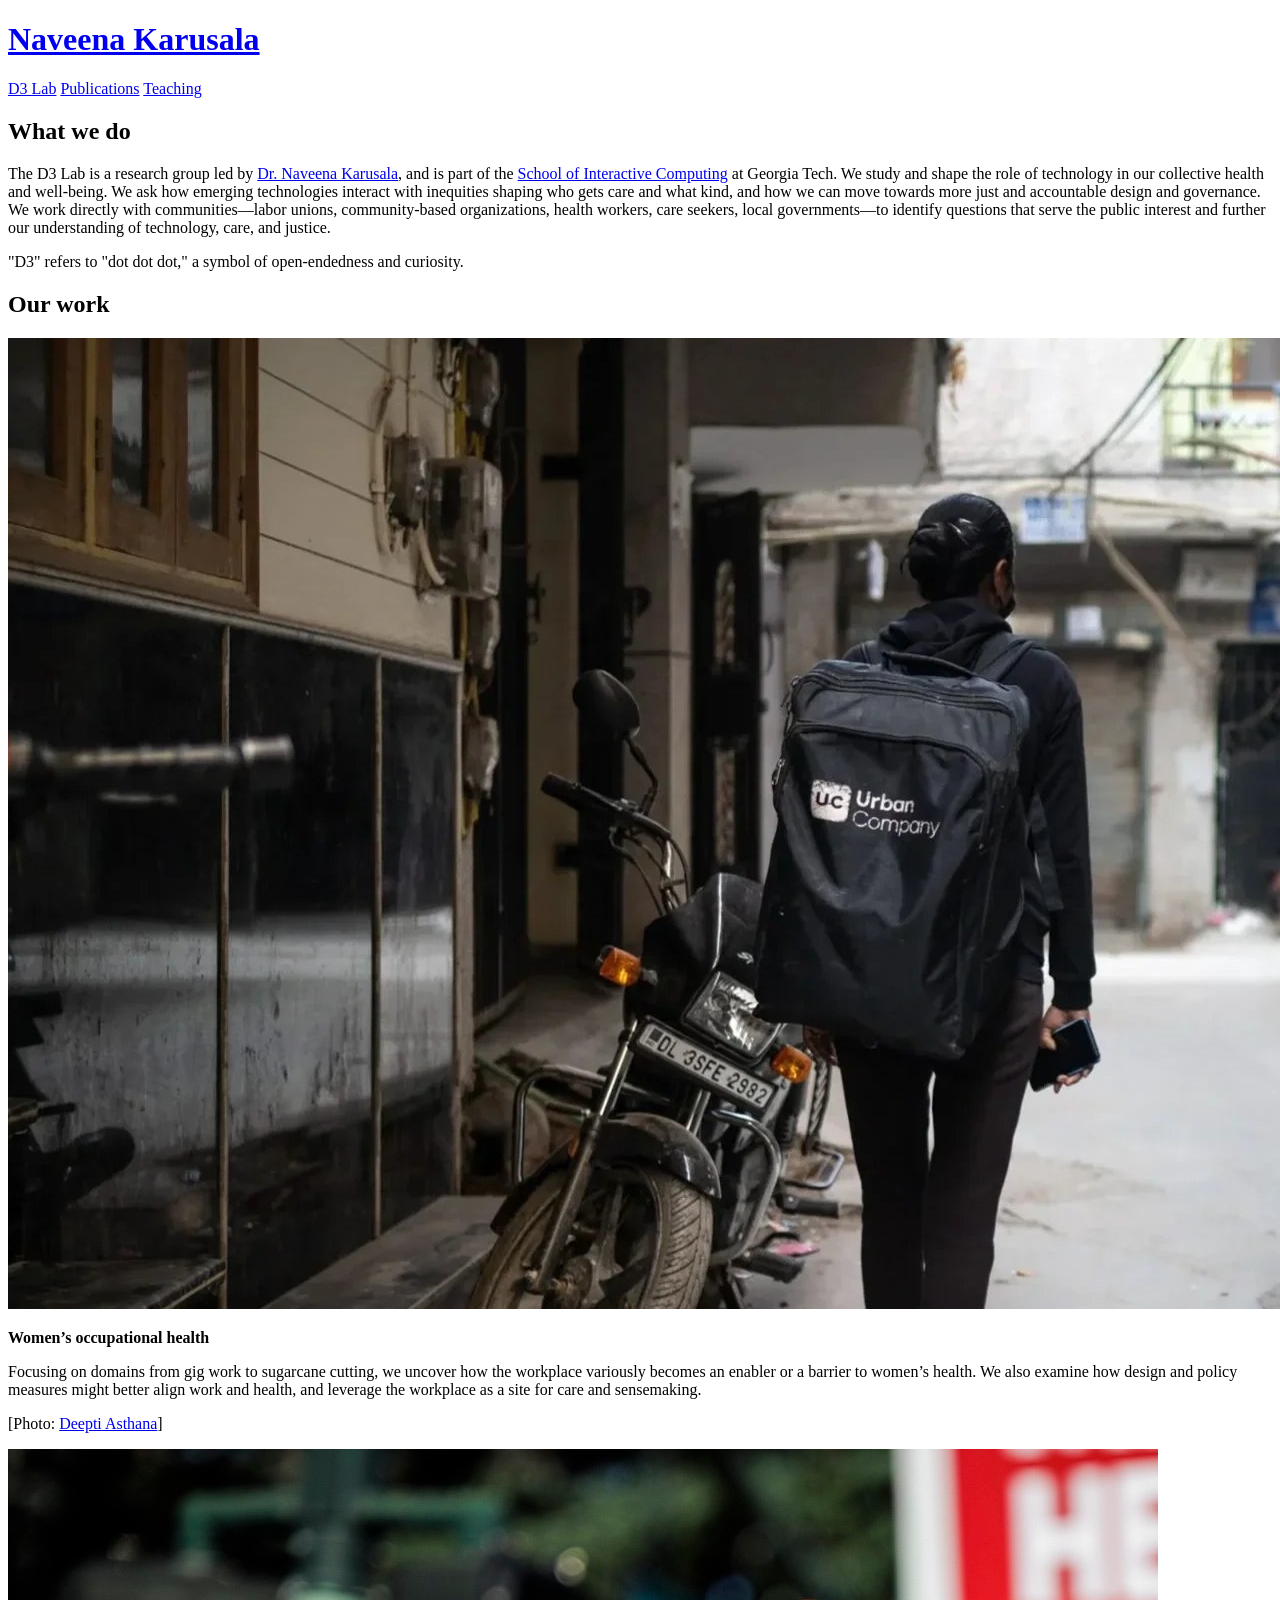
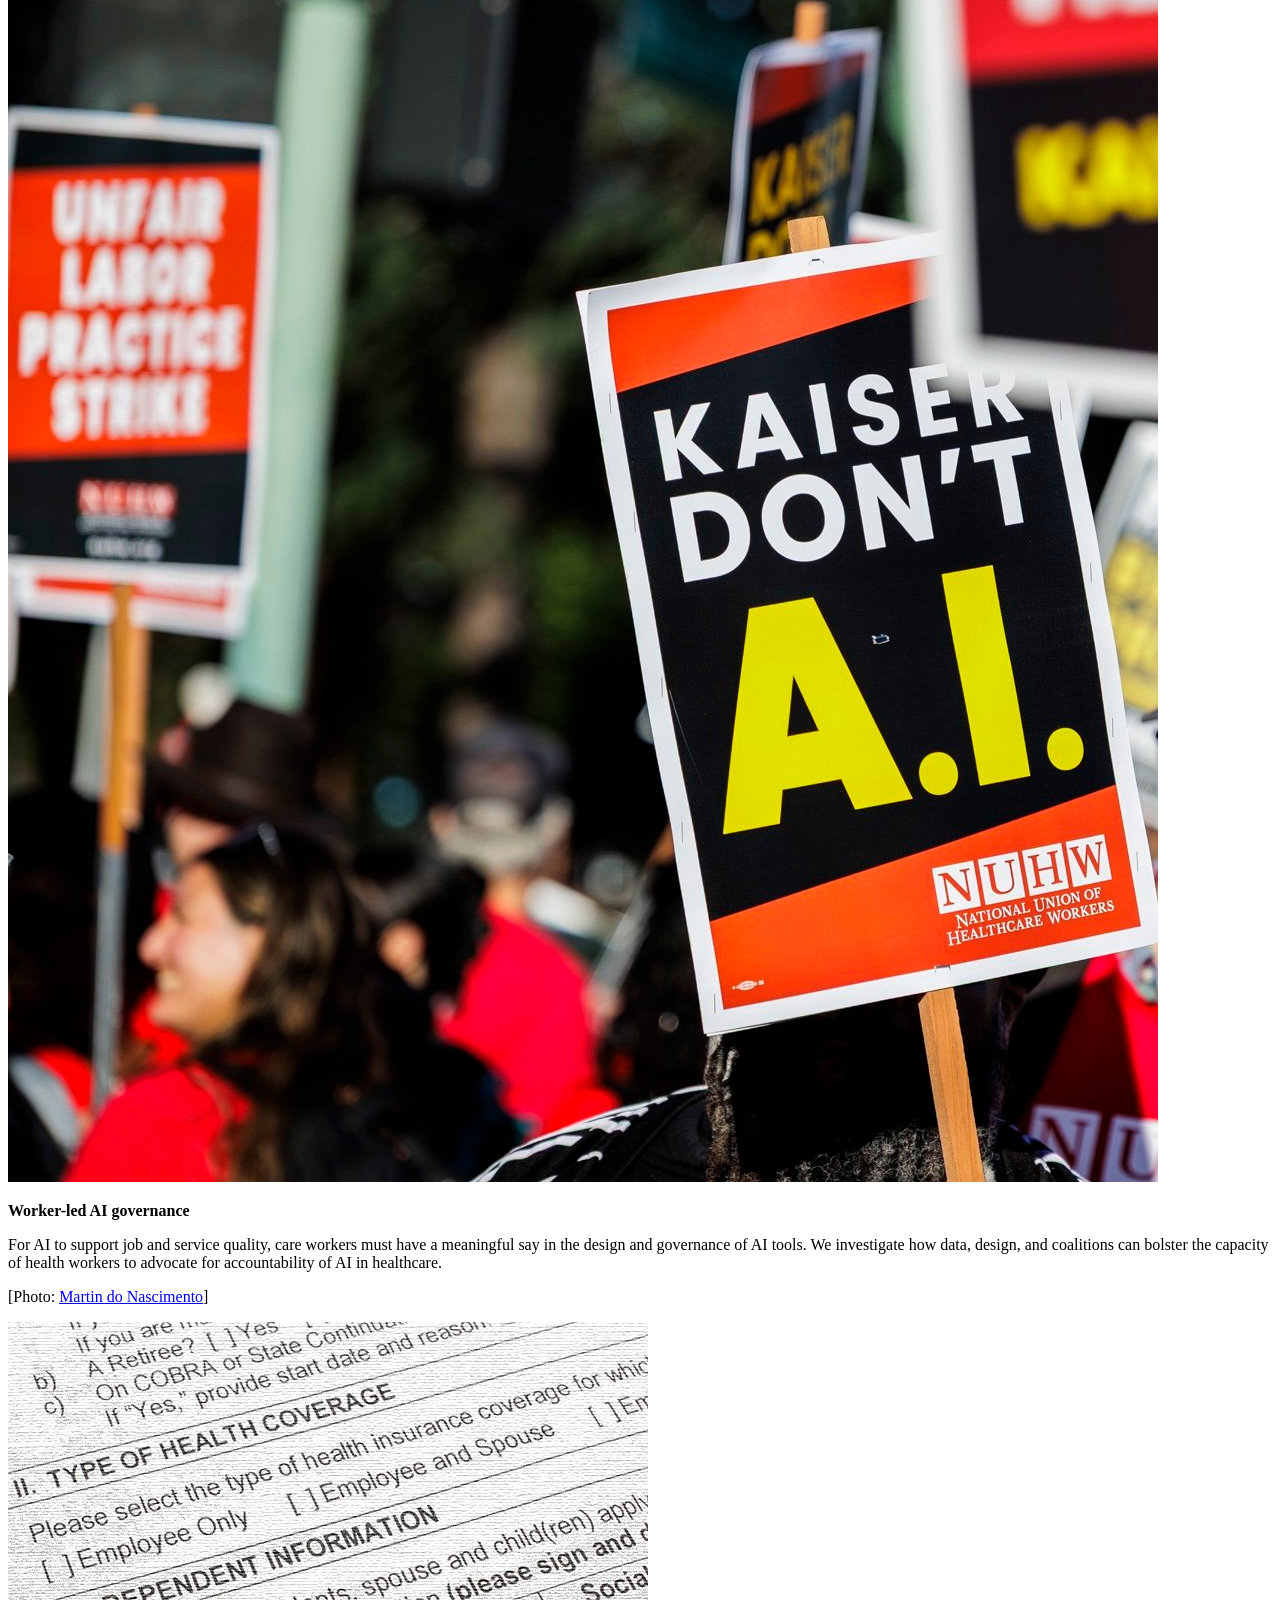
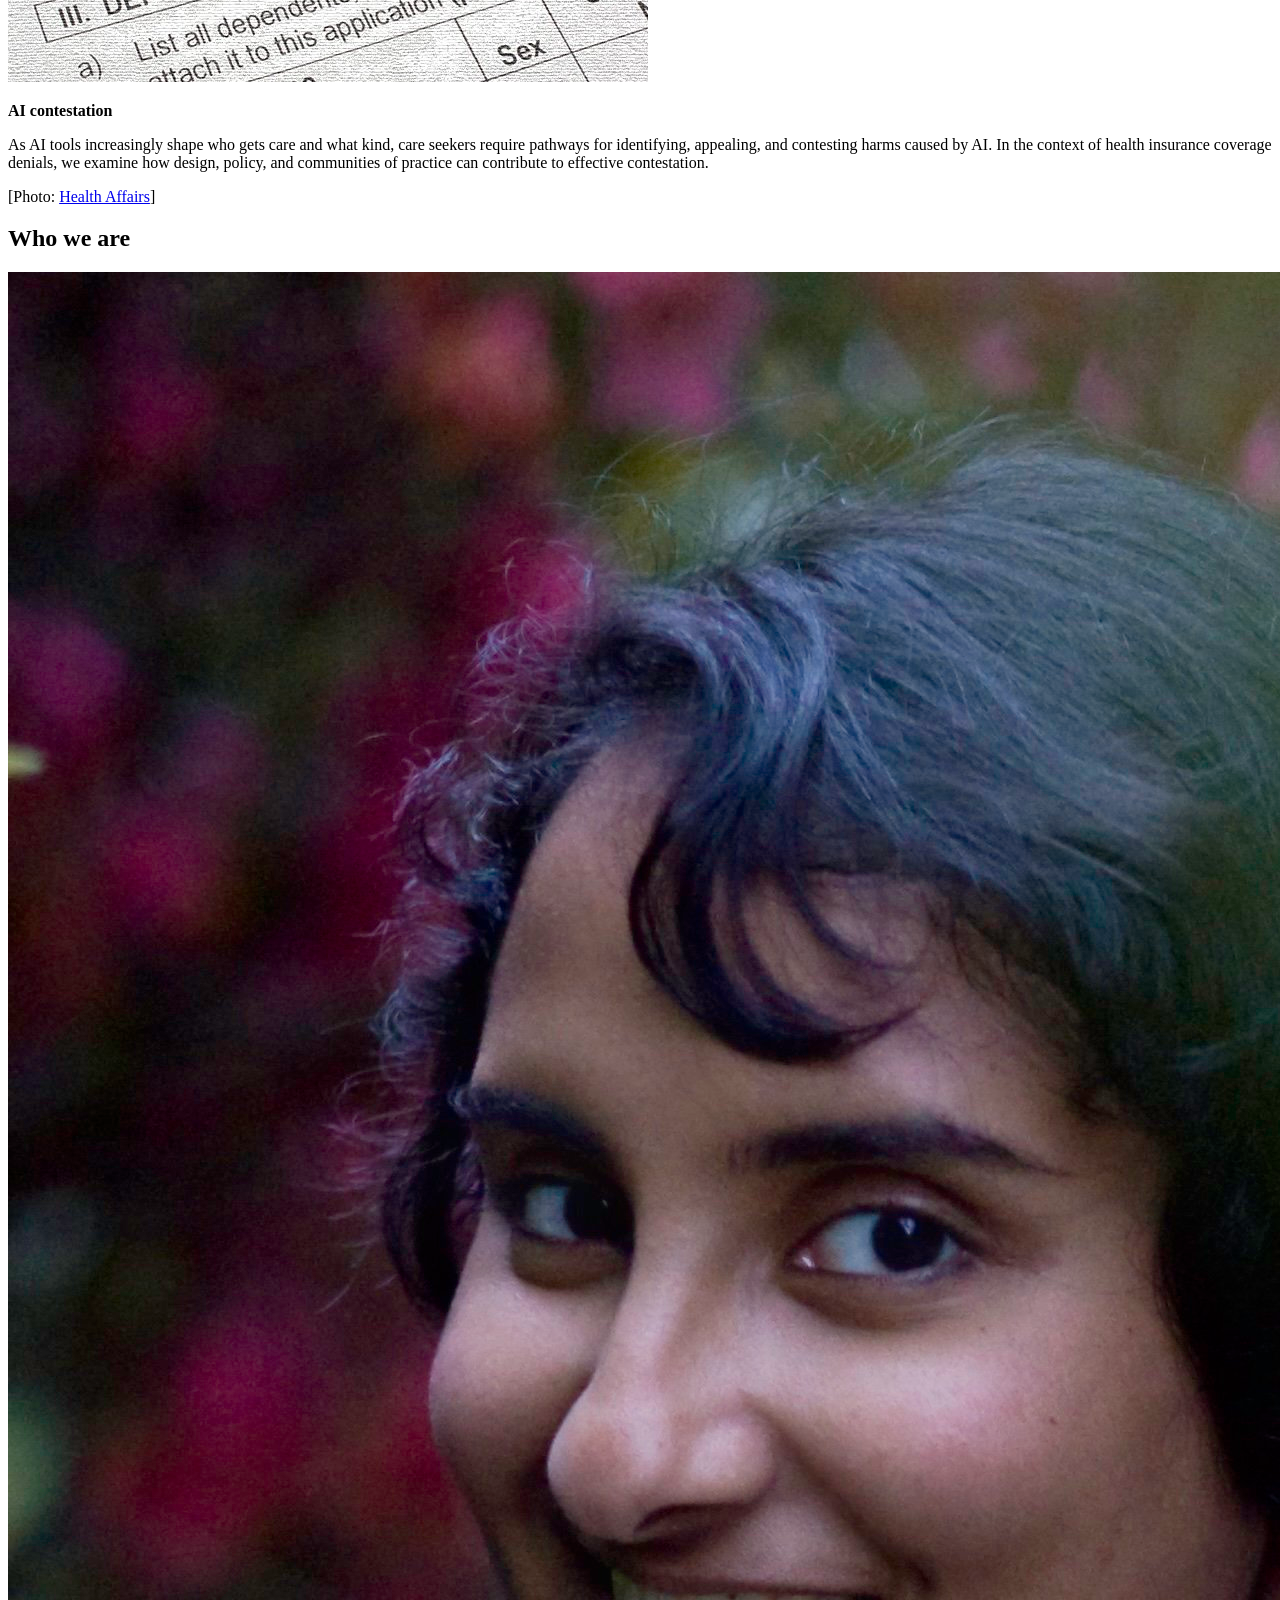
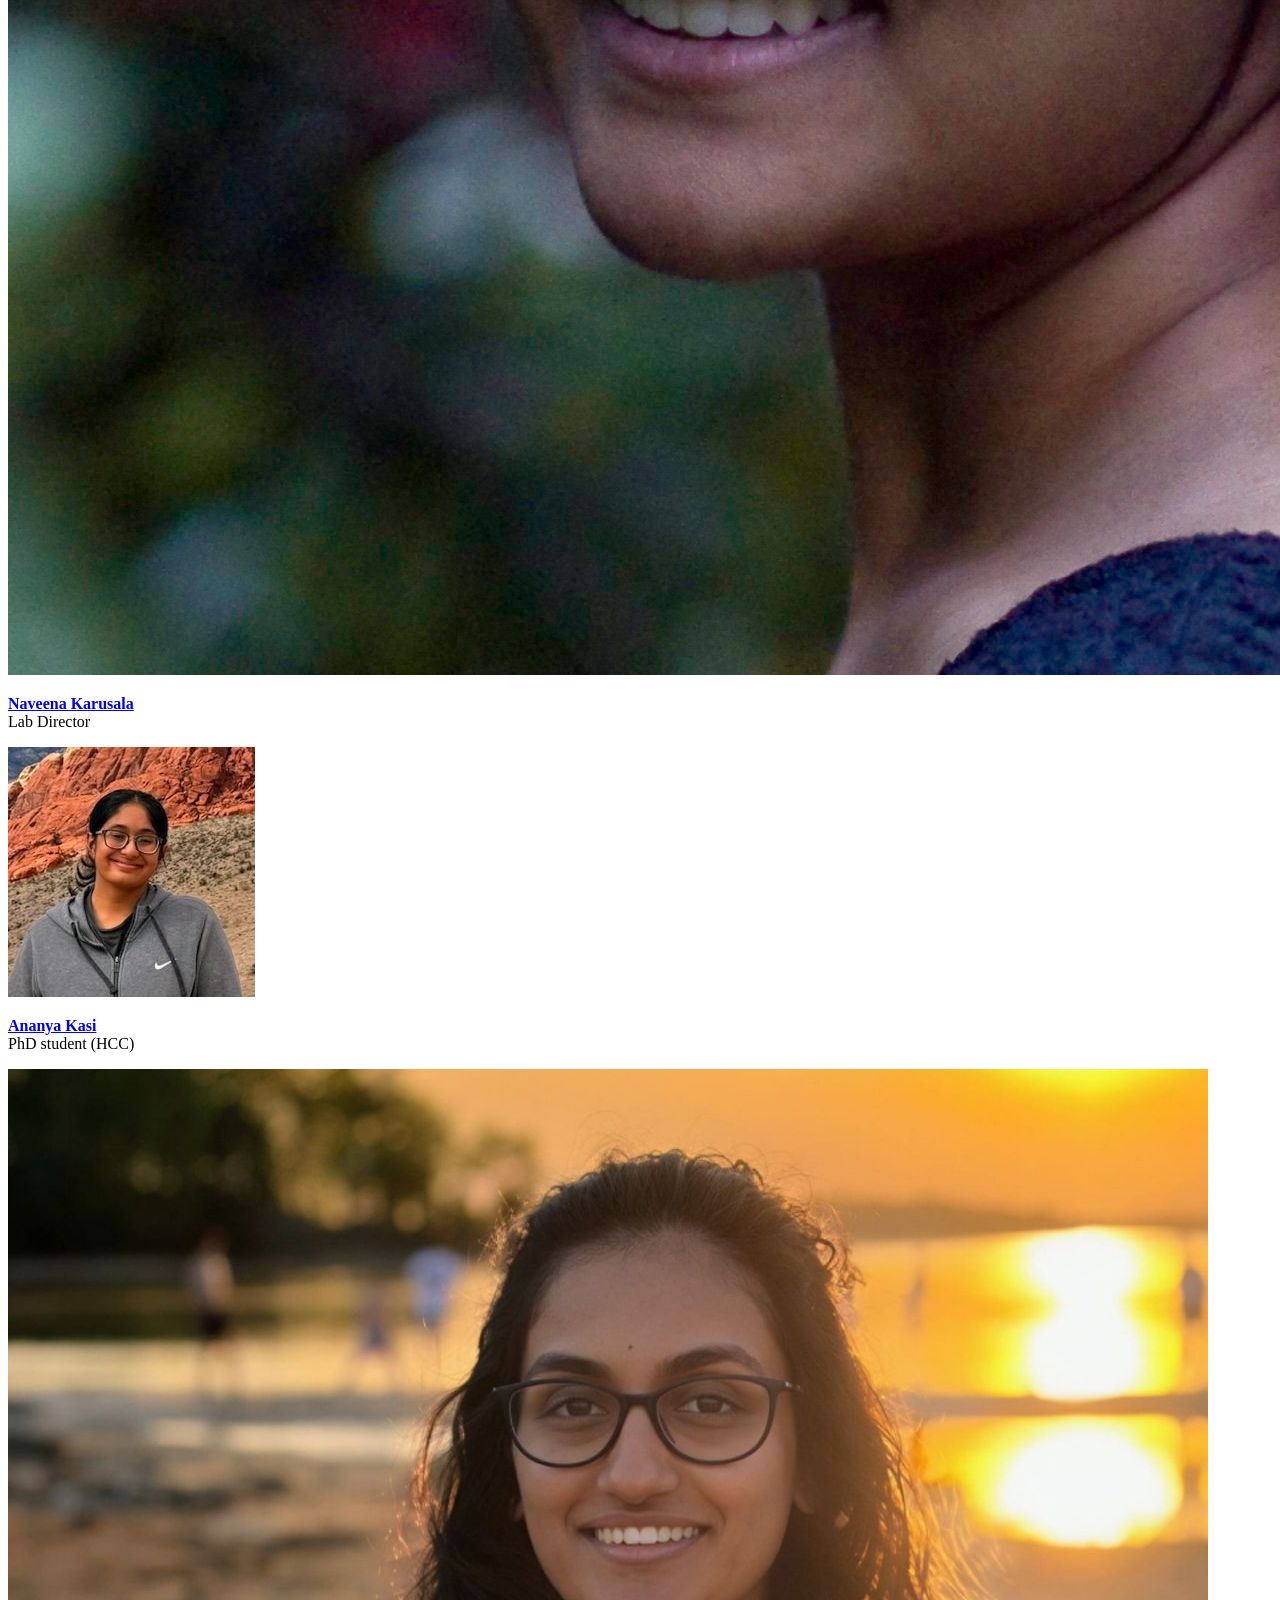
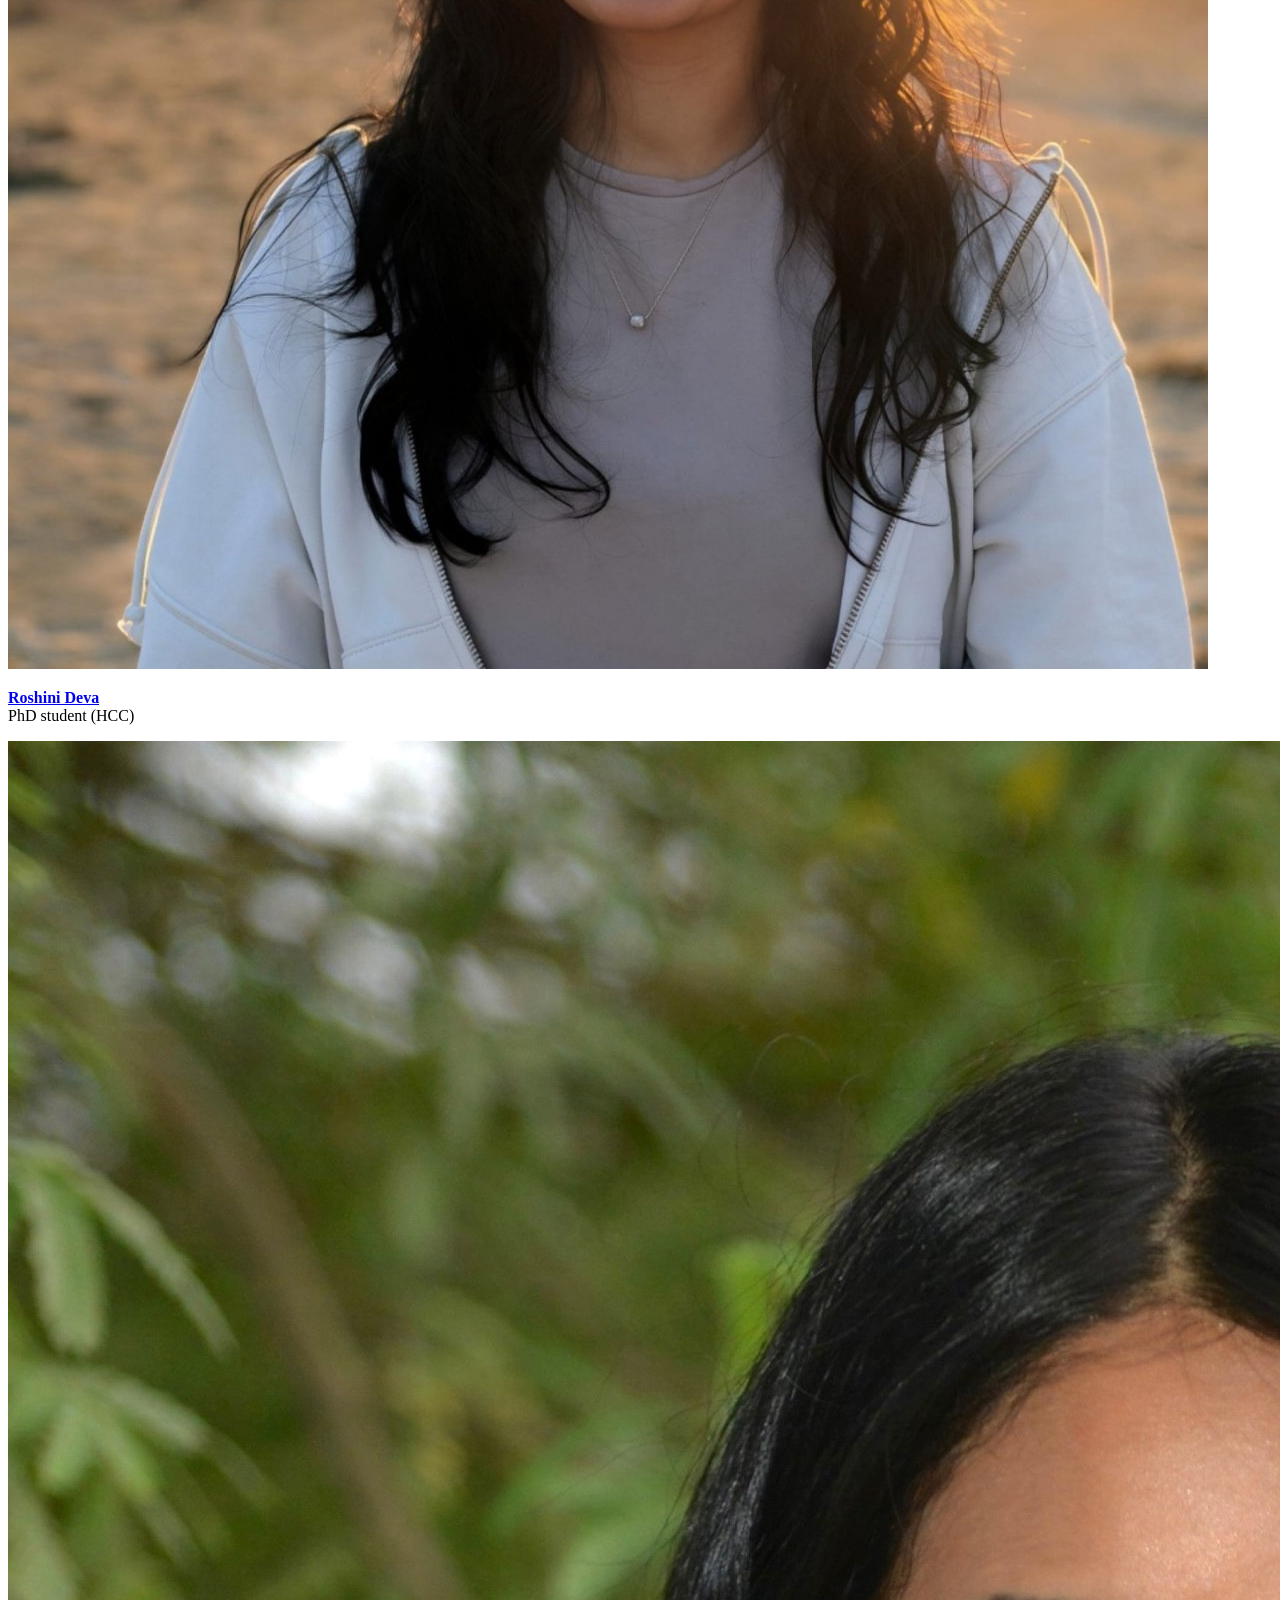
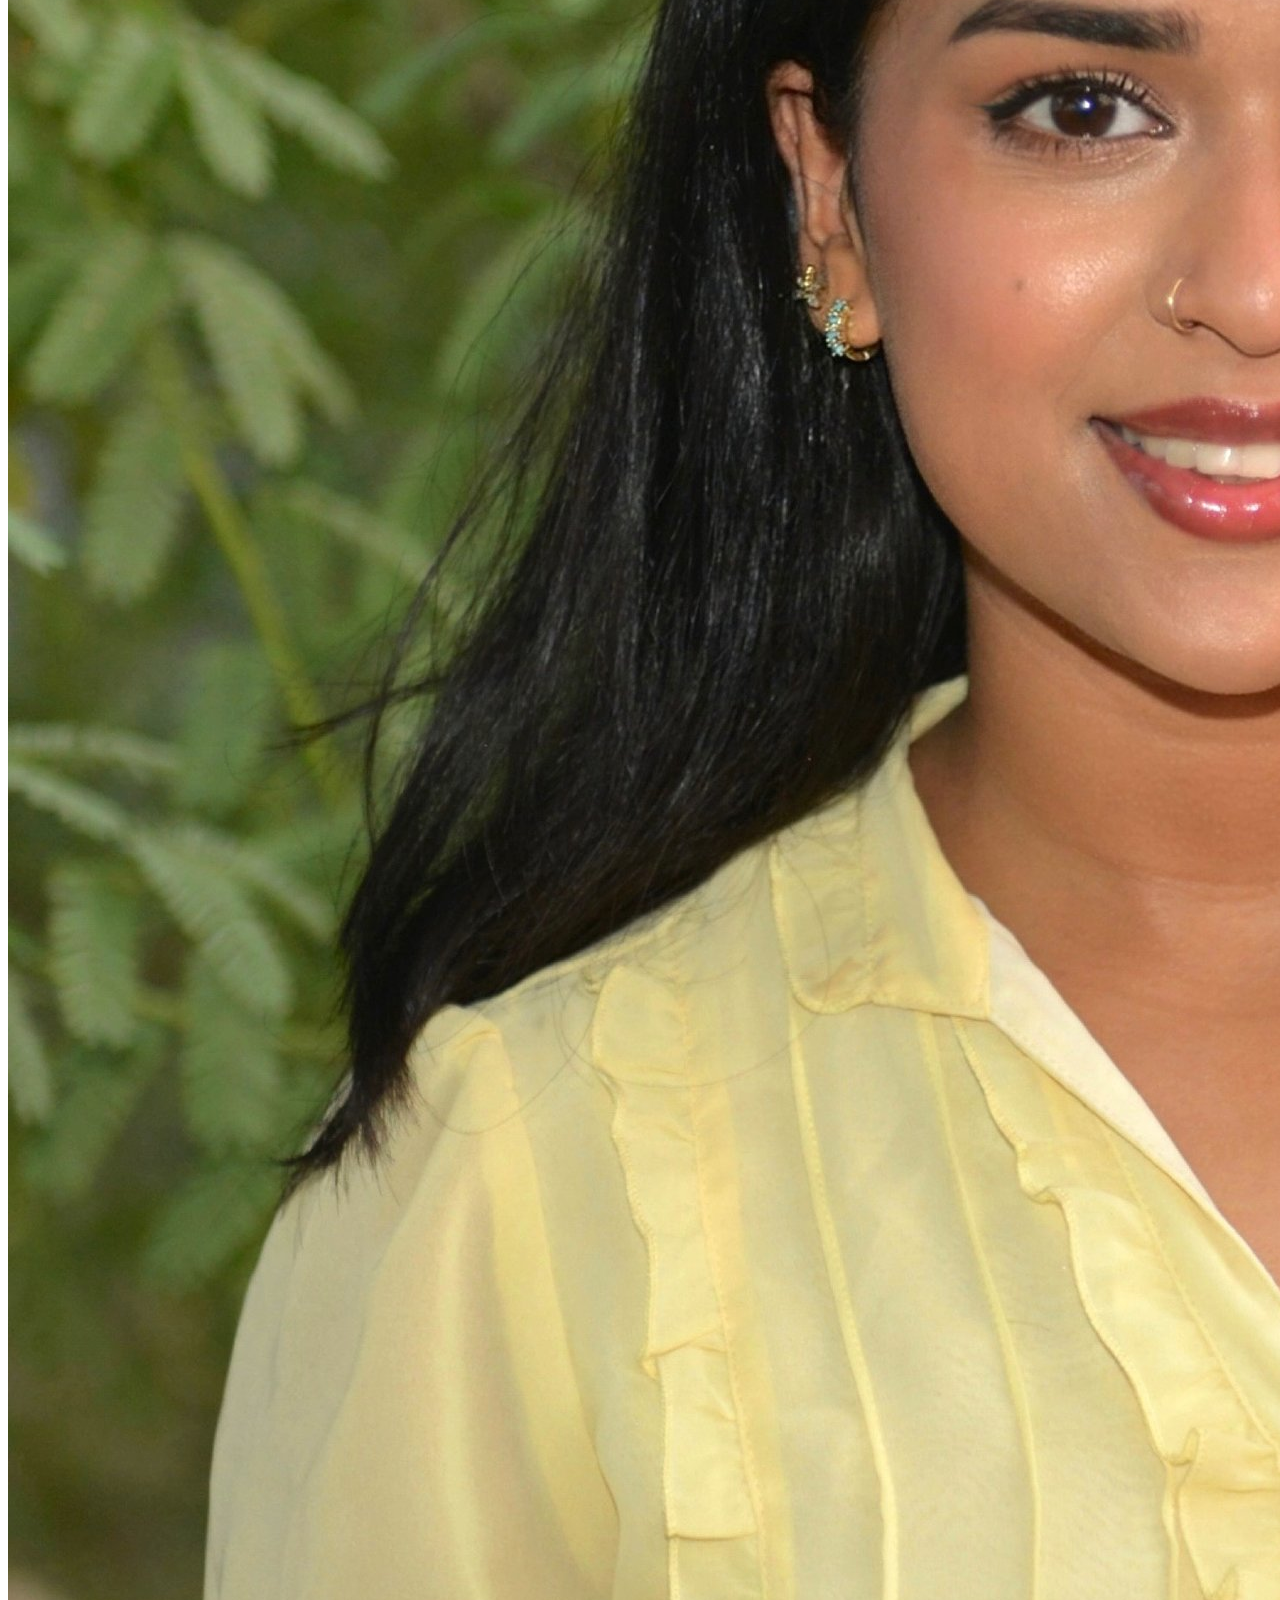
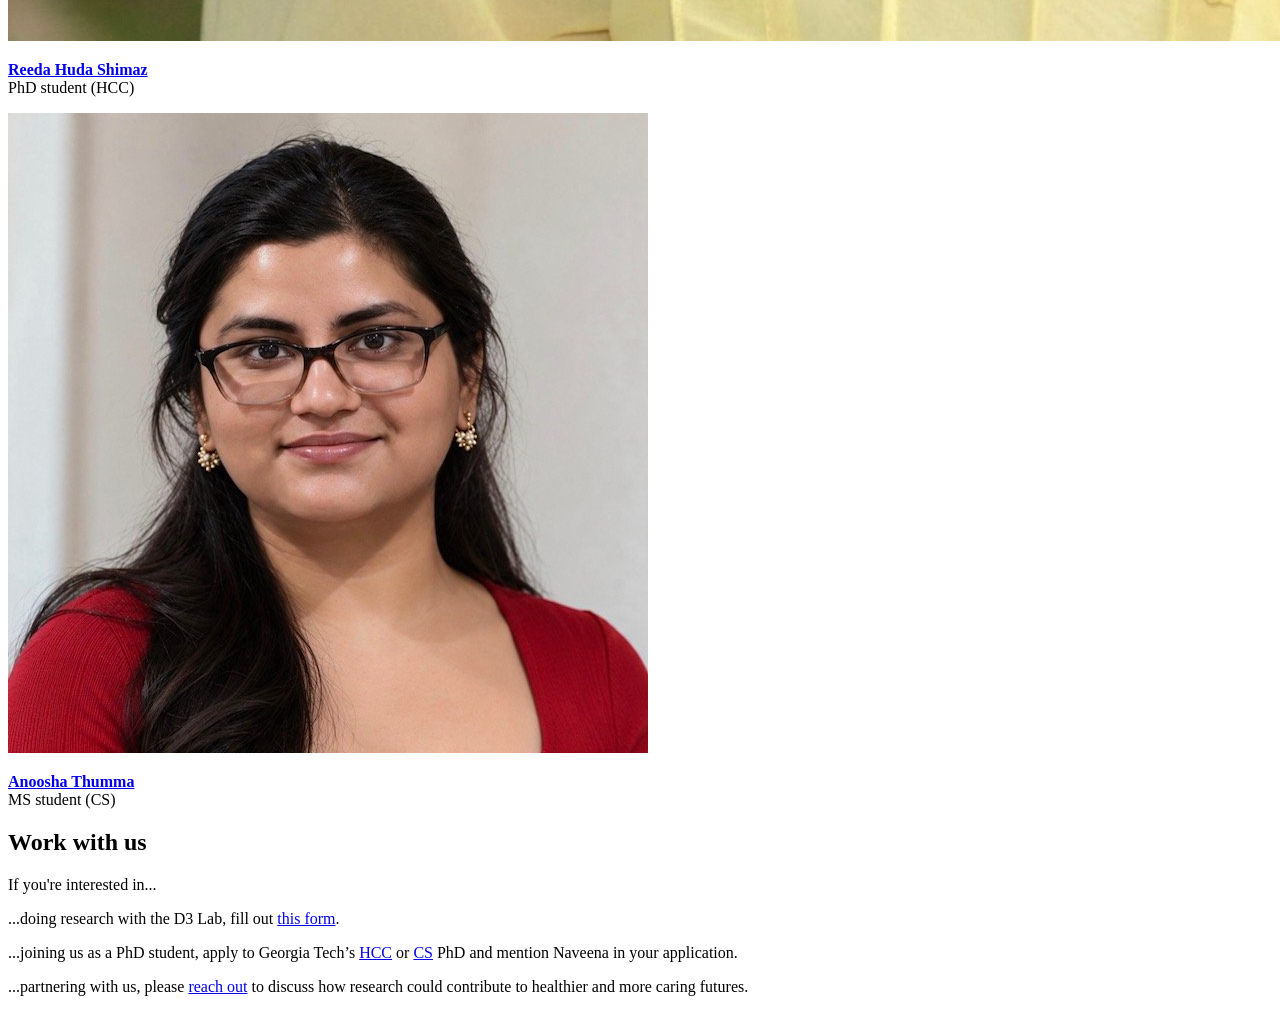
==== index.html @ 40b7b9eb "Rebuild site as plain HTML/CSS without Squarespace Co-Authored-By: Claude Opus 5.5 <noreply@anthropi" ====
<!doctype html>
<html lang="en">
<head>
<meta charset="utf-8">
<meta name="viewport" content="width=device-width, initial-scale=1">
<title>D3 Lab — Naveena Karusala</title>
<meta name="description" content="The D3 Lab is a research group at Georgia Tech studying the role of technology in our collective health and well-being.">
<link rel="preconnect" href="https://fonts.googleapis.com">
<link rel="preconnect" href="https://fonts.gstatic.com" crossorigin>
<link rel="stylesheet" href="https://fonts.googleapis.com/css2?family=Raleway:wght@500;700&family=Space+Grotesk:wght@500&display=swap">
<link rel="stylesheet" href="/style.css">
</head>
<body>
<header>
  <h1><a href="/">Naveena Karusala</a></h1>
  <nav>
    <a href="/d3lab/" aria-current="page">D3 Lab</a>
    <a href="https://scholar.google.com/citations?user=S3yqENkAAAAJ&amp;hl=en">Publications</a>
    <a href="/teaching/">Teaching</a>
  </nav>
</header>
<main class="lab">
  <section>
    <h2>What we do</h2>
    <p>The D3 Lab is a research group led by <a href="/">Dr. Naveena Karusala</a>, and is part of the <a href="https://www.ic.gatech.edu/">School of Interactive Computing</a> at Georgia Tech. We study and shape the role of technology in our collective health and well-being. We ask how emerging technologies interact with inequities shaping who gets care and what kind, and how we can move towards more just and accountable design and governance. We work directly with communities—labor unions, community-based organizations, health workers, care seekers, local governments—to identify questions that serve the public interest and further our understanding of technology, care, and justice.</p>
    <p>"D3" refers to "dot dot dot," a symbol of open-endedness and curiosity.</p>
  </section>

  <section>
    <h2>Our work</h2>
    <div class="project">
      <img class="round" src="uc_photo.webp" alt="">
      <div>
        <p><strong>Women’s occupational health</strong></p>
        <p>Focusing on domains from gig work to sugarcane cutting, we uncover how the workplace variously becomes an enabler or a barrier to women’s health. We also examine how design and policy measures might better align work and health, and leverage the workplace as a site for care and sensemaking.</p>
        <p class="small">[Photo: <a href="https://restofworld.org/2023/urban-company-gig-work-women-india/">Deepti Asthana</a>]</p>
      </div>
    </div>
    <div class="project">
      <img class="round" src="kaiser-ai.jpg" alt="">
      <div>
        <p><strong>Worker-led AI governance</strong></p>
        <p>For AI to support job and service quality, care workers must have a meaningful say in the design and governance of AI tools. We investigate how data, design, and coalitions can bolster the capacity of health workers to advocate for accountability of AI in healthcare.</p>
        <p class="small">[Photo: <a href="https://www.kqed.org/news/12076753/northern-california-kaiser-therapists-hold-1-day-strike-over-ai-patient-care-concerns">Martin do Nascimento</a>]</p>
      </div>
    </div>
    <div class="project">
      <img class="round" src="media_blog_employer_sponsered_insurance.jpg" alt="">
      <div>
        <p><strong>AI contestation</strong></p>
        <p>As AI tools increasingly shape who gets care and what kind, care seekers require pathways for identifying, appealing, and contesting harms caused by AI. In the context of health insurance coverage denials, we examine how design, policy, and communities of practice can contribute to effective contestation.</p>
        <p class="small">[Photo: <a href="https://www.healthaffairs.org/content/forefront/get-health-insurance-through-your-employer-aca-repeal-affect-you-too">Health Affairs</a>]</p>
      </div>
    </div>
  </section>

  <section>
    <h2>Who we are</h2>
    <div class="team">
      <div><img class="round" src="headshot+square.jpg" alt="Naveena Karusala"><p><a href="/"><strong>Naveena Karusala</strong></a><br>Lab Director</p></div>
      <div><img class="round" src="ananya_square.jpeg" alt="Ananya Kasi"><p><a href="https://ananyakasi.github.io/"><strong>Ananya Kasi</strong></a><br>PhD student (HCC)</p></div>
      <div><img class="round" src="Roshini.jpg" alt="Roshini Deva"><p><a href="https://roshinid.wixsite.com/mysite"><strong>Roshini Deva</strong></a><br>PhD student (HCC)</p></div>
      <div><img class="round" src="Reeda-Sq.jpg" alt="Reeda Huda Shimaz"><p><a href="https://www.linkedin.com/in/reeda-shimaz-huda-257b381b6/"><strong>Reeda Huda Shimaz</strong></a><br>PhD student (HCC)</p></div>
      <div><img class="round" src="anoosha.JPG" alt="Anoosha Thumma"><p><a href="https://www.linkedin.com/in/anooshathumma/"><strong>Anoosha Thumma</strong></a><br>MS student (CS)</p></div>
    </div>
  </section>

  <section>
    <h2>Work with us</h2>
    <p>If you're interested in...</p>
    <p>...doing research with the D3 Lab, fill out <a href="https://forms.cloud.microsoft/r/48ZDXu4Ddk">this form</a>.</p>
    <p>...joining us as a PhD student, apply to Georgia Tech’s <a href="https://www.cc.gatech.edu/degree-programs/phd-human-centered-computing">HCC</a> or <a href="https://www.cc.gatech.edu/degree-programs/phd-computer-science">CS</a> PhD and mention Naveena in your application.</p>
    <p>...partnering with us, please <a href="mailto:nkarusala3@gatech.edu">reach out</a> to discuss how research could contribute to healthier and more caring futures.</p>
  </section>
</main>
</body>
</html>
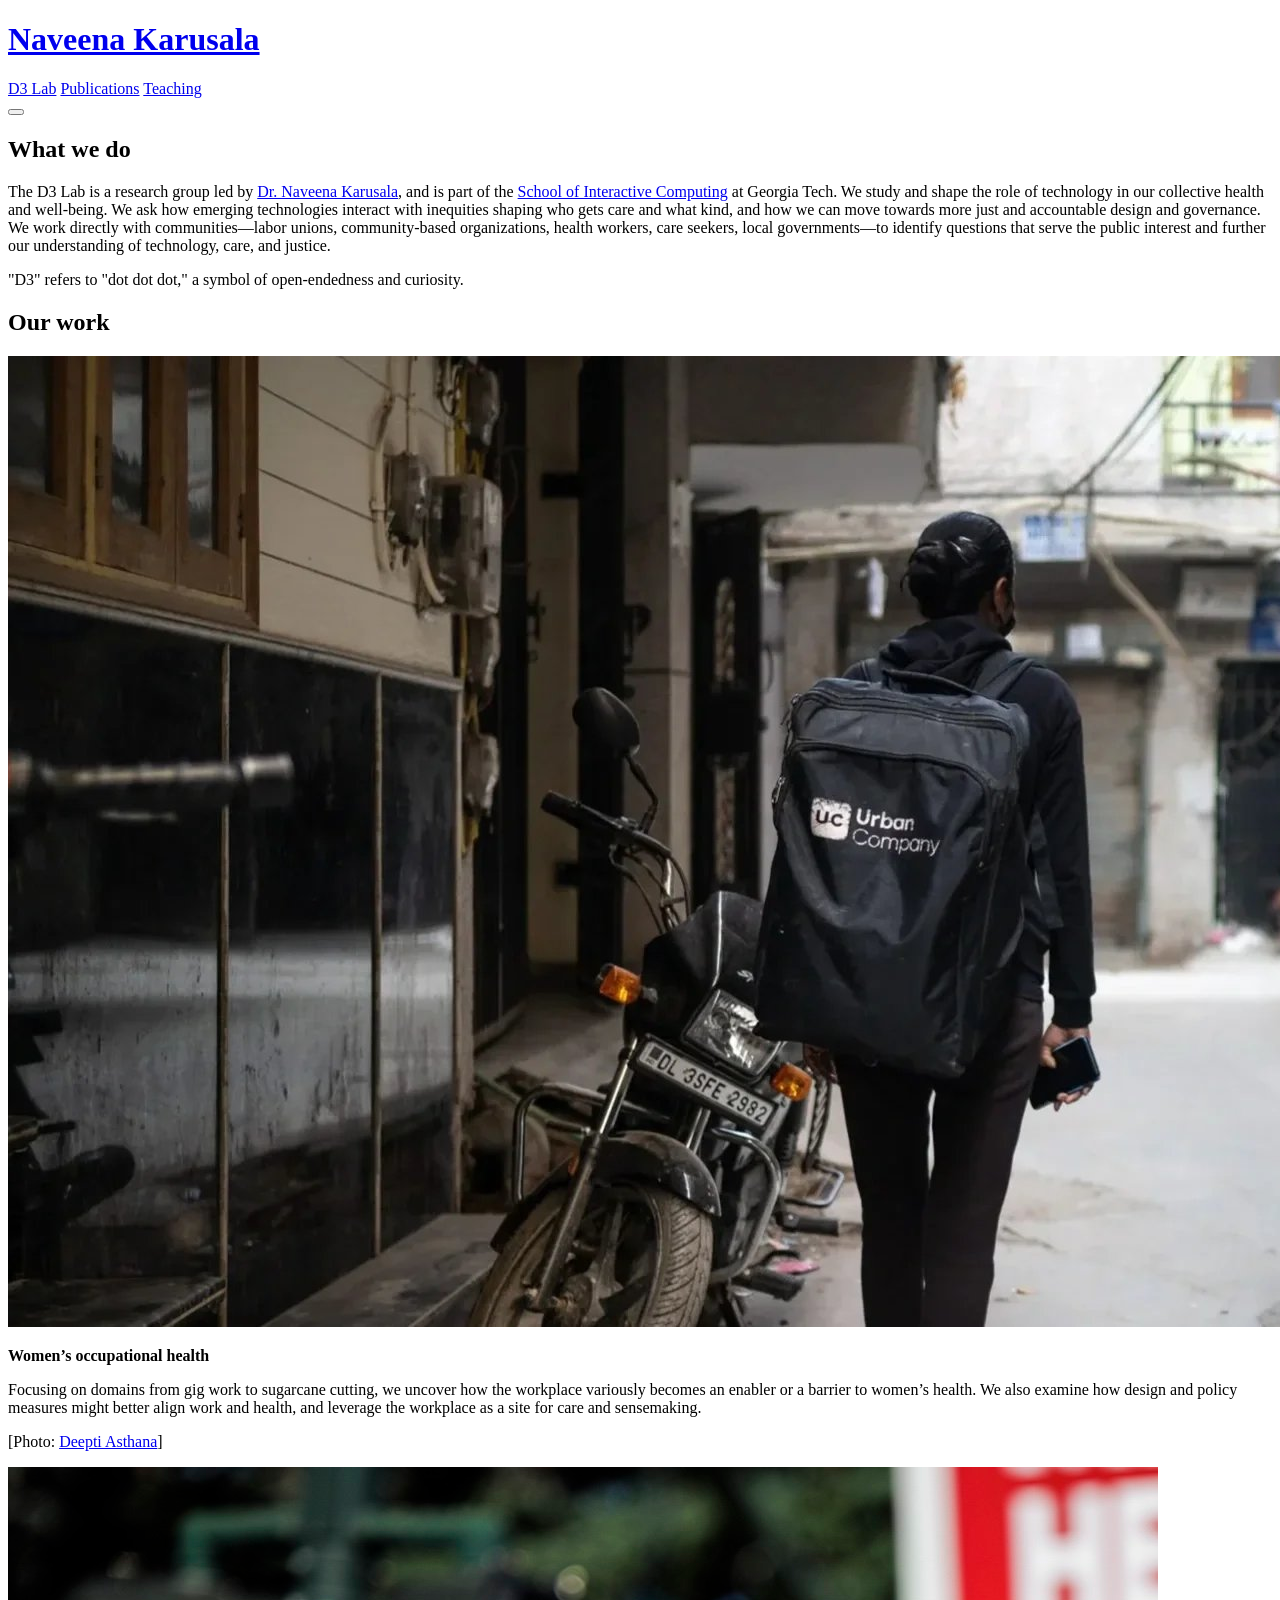
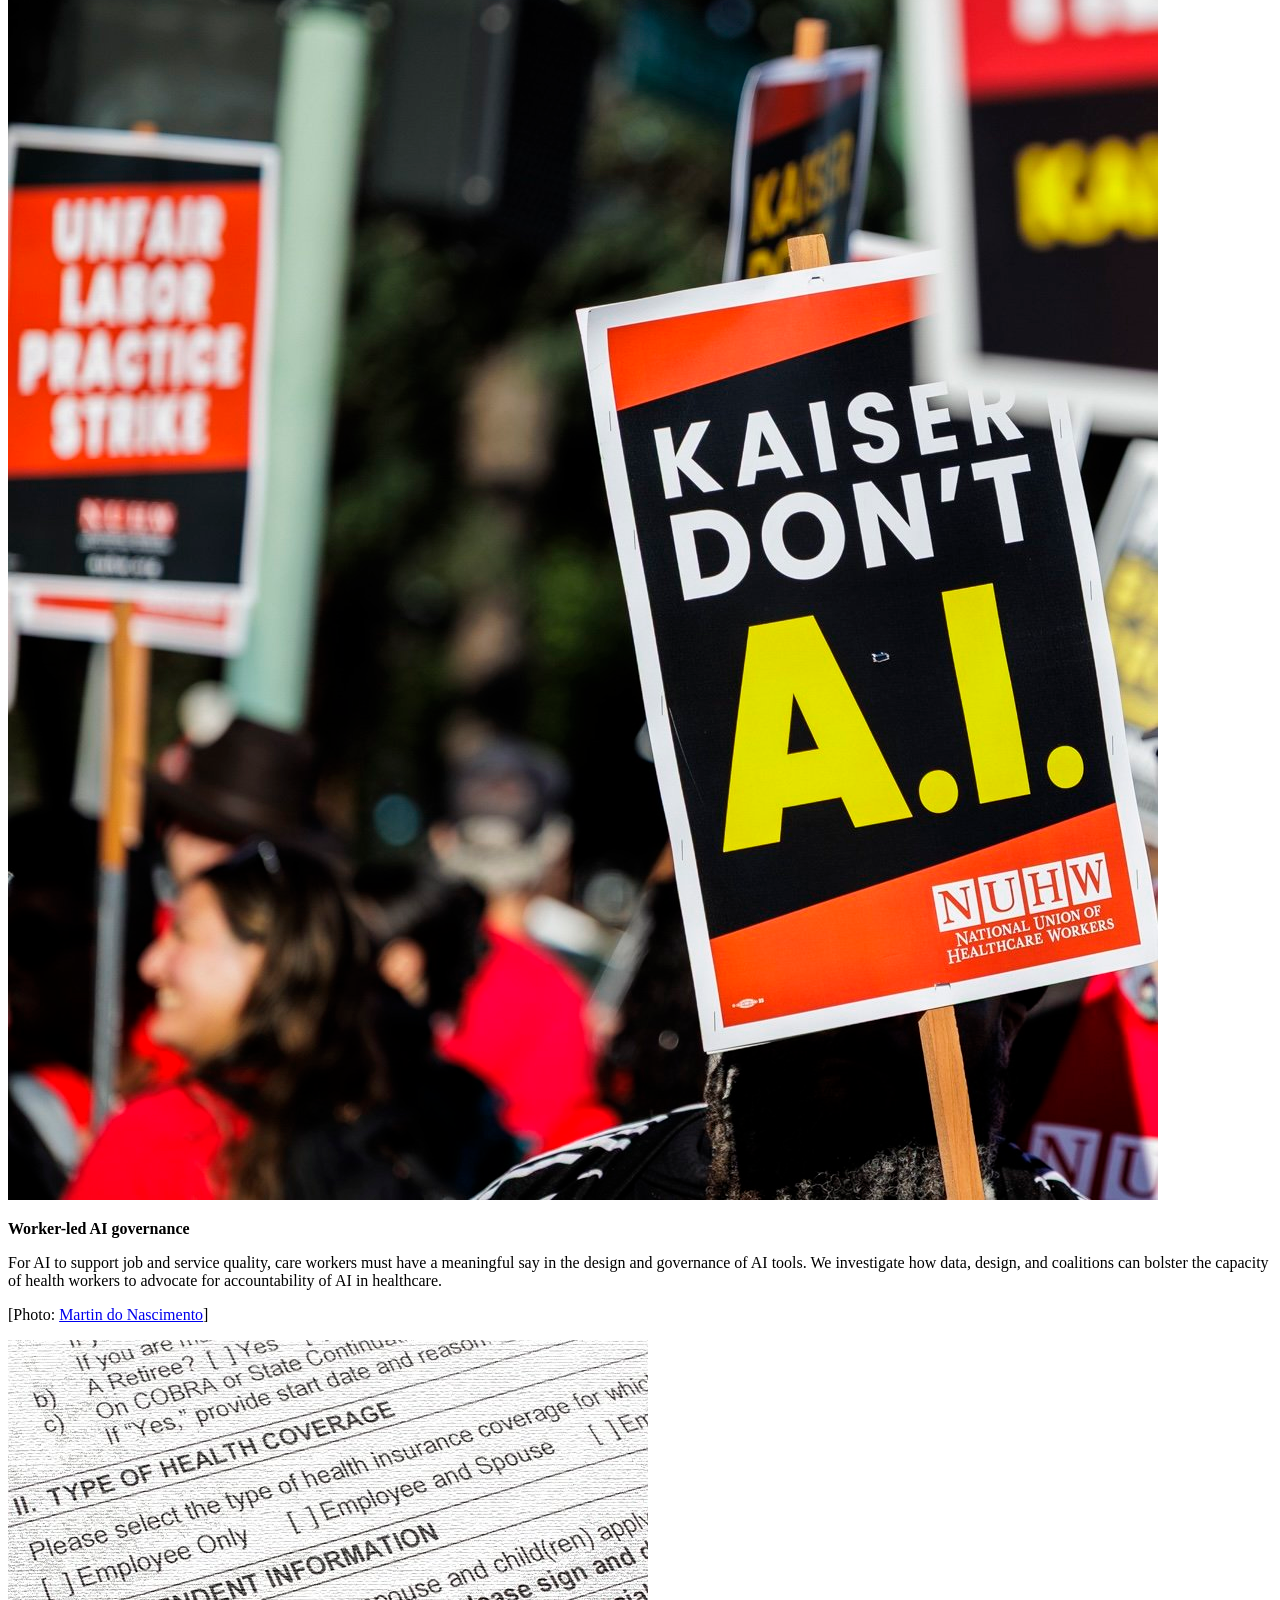
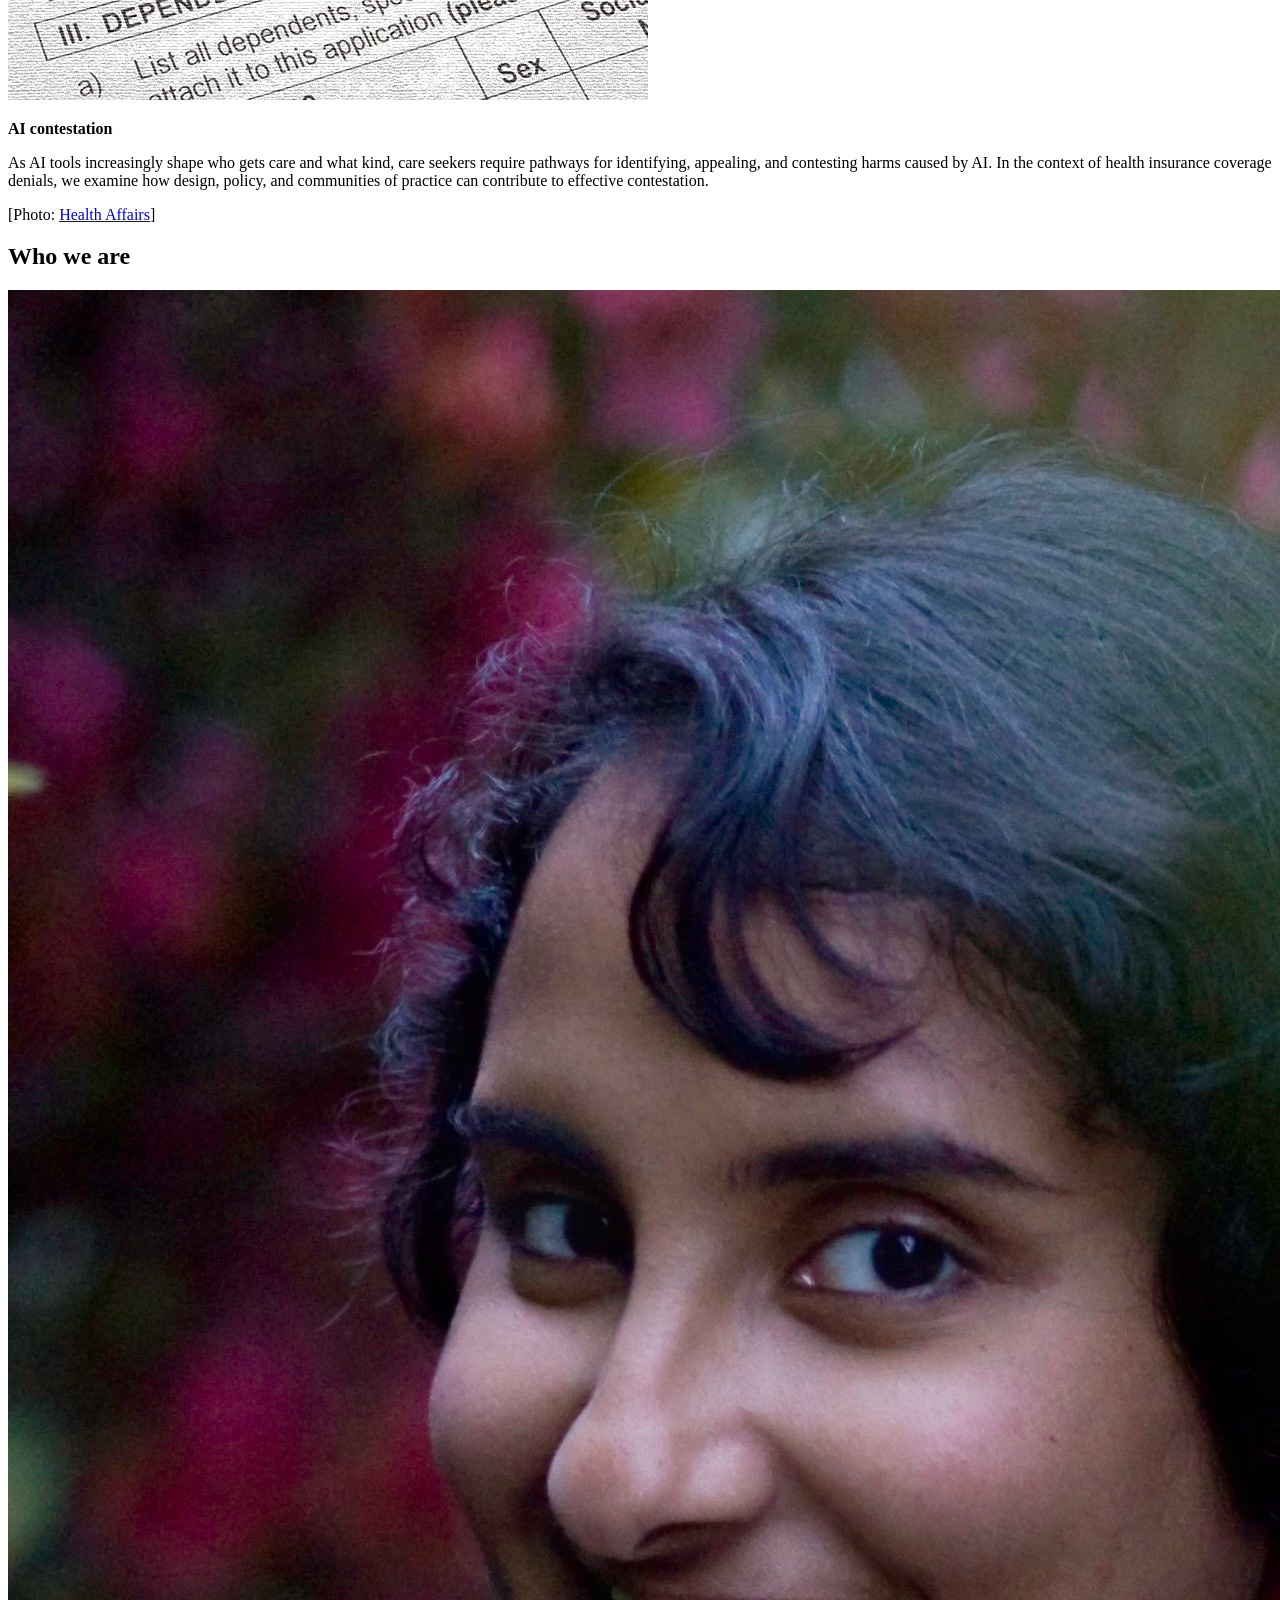
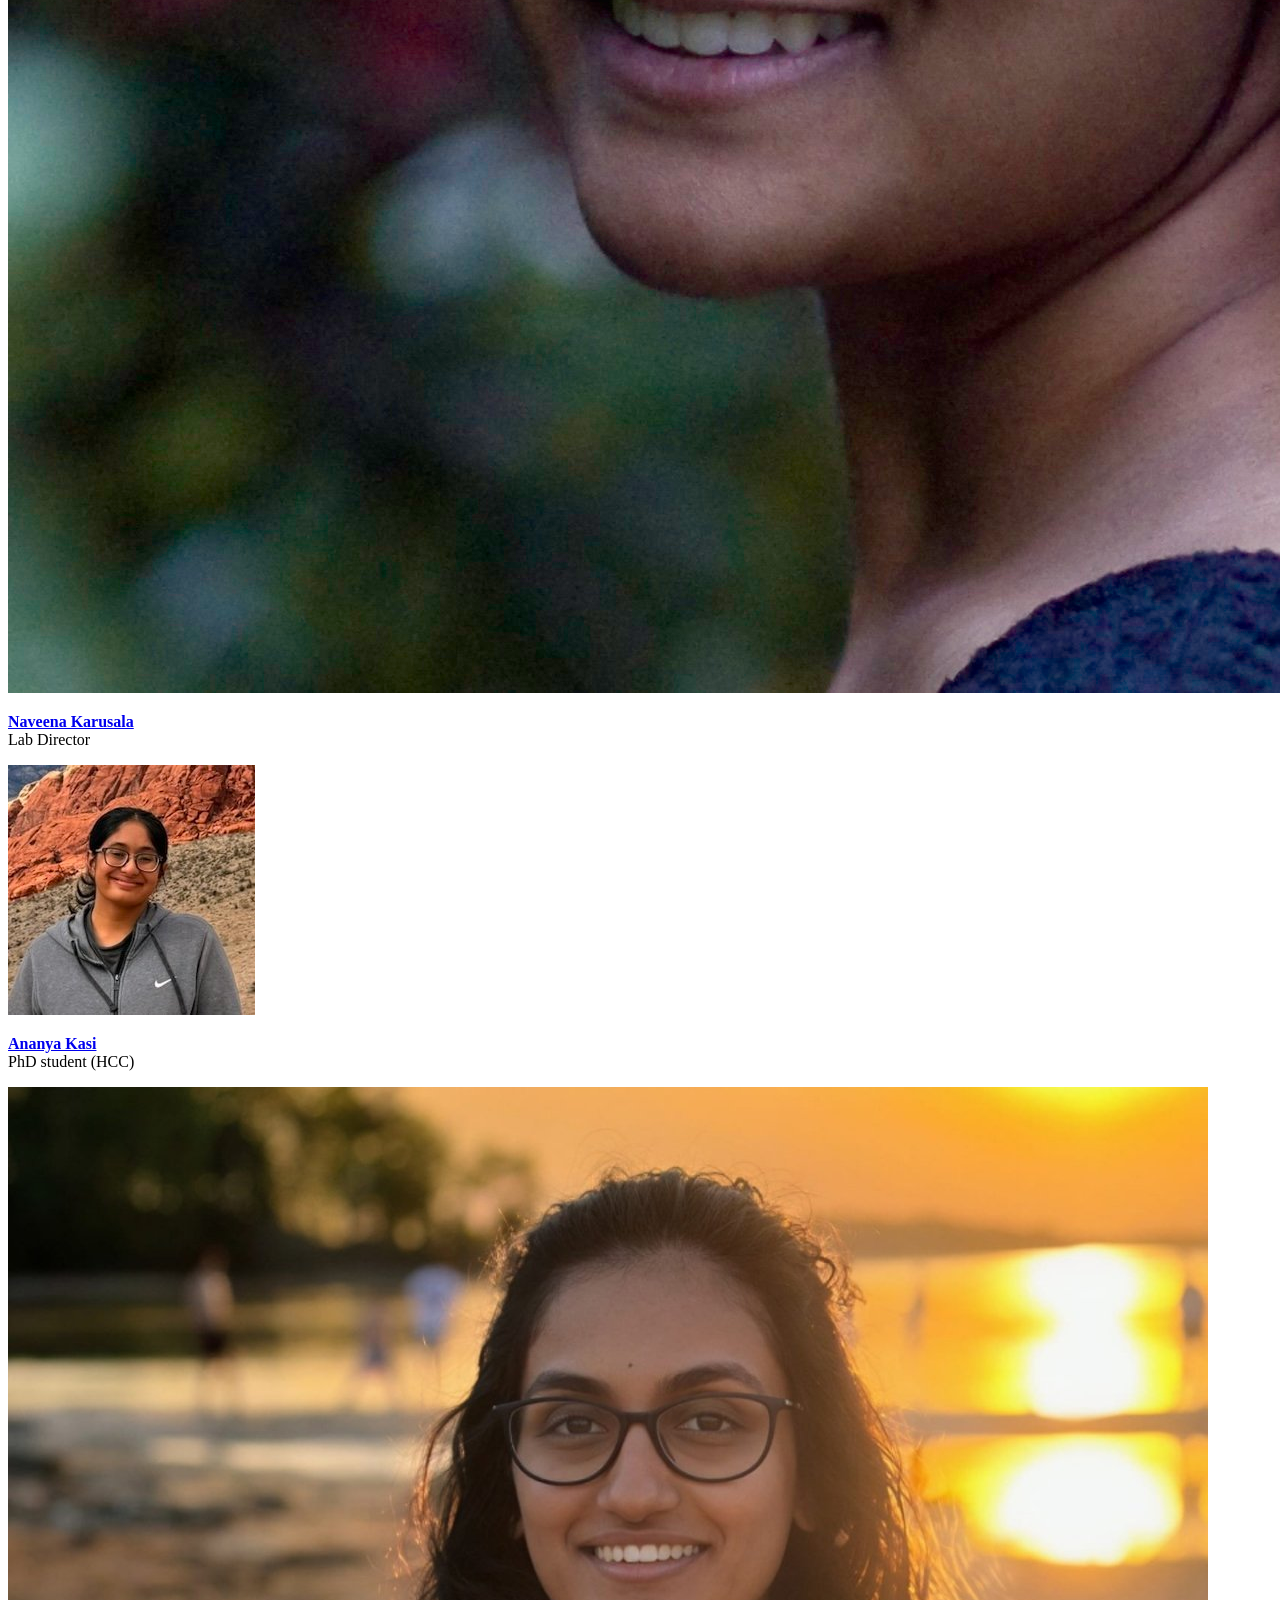
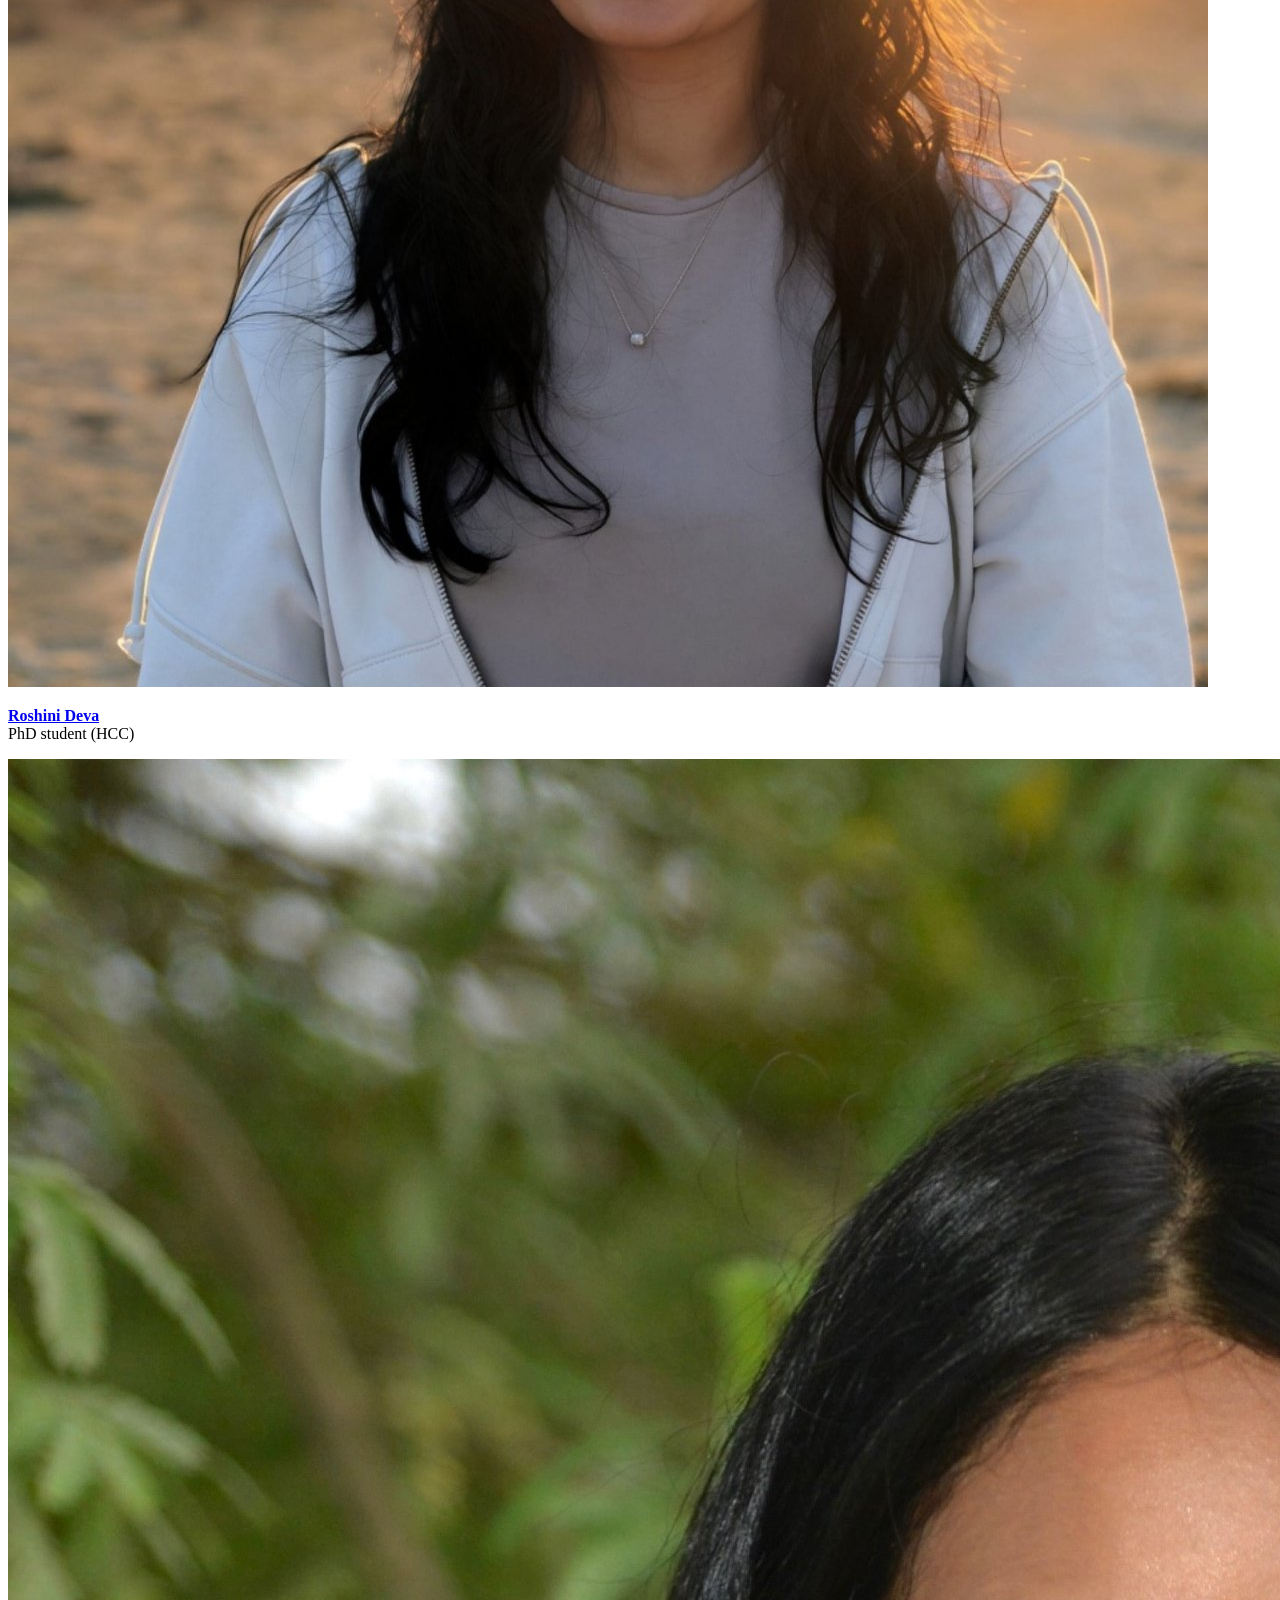
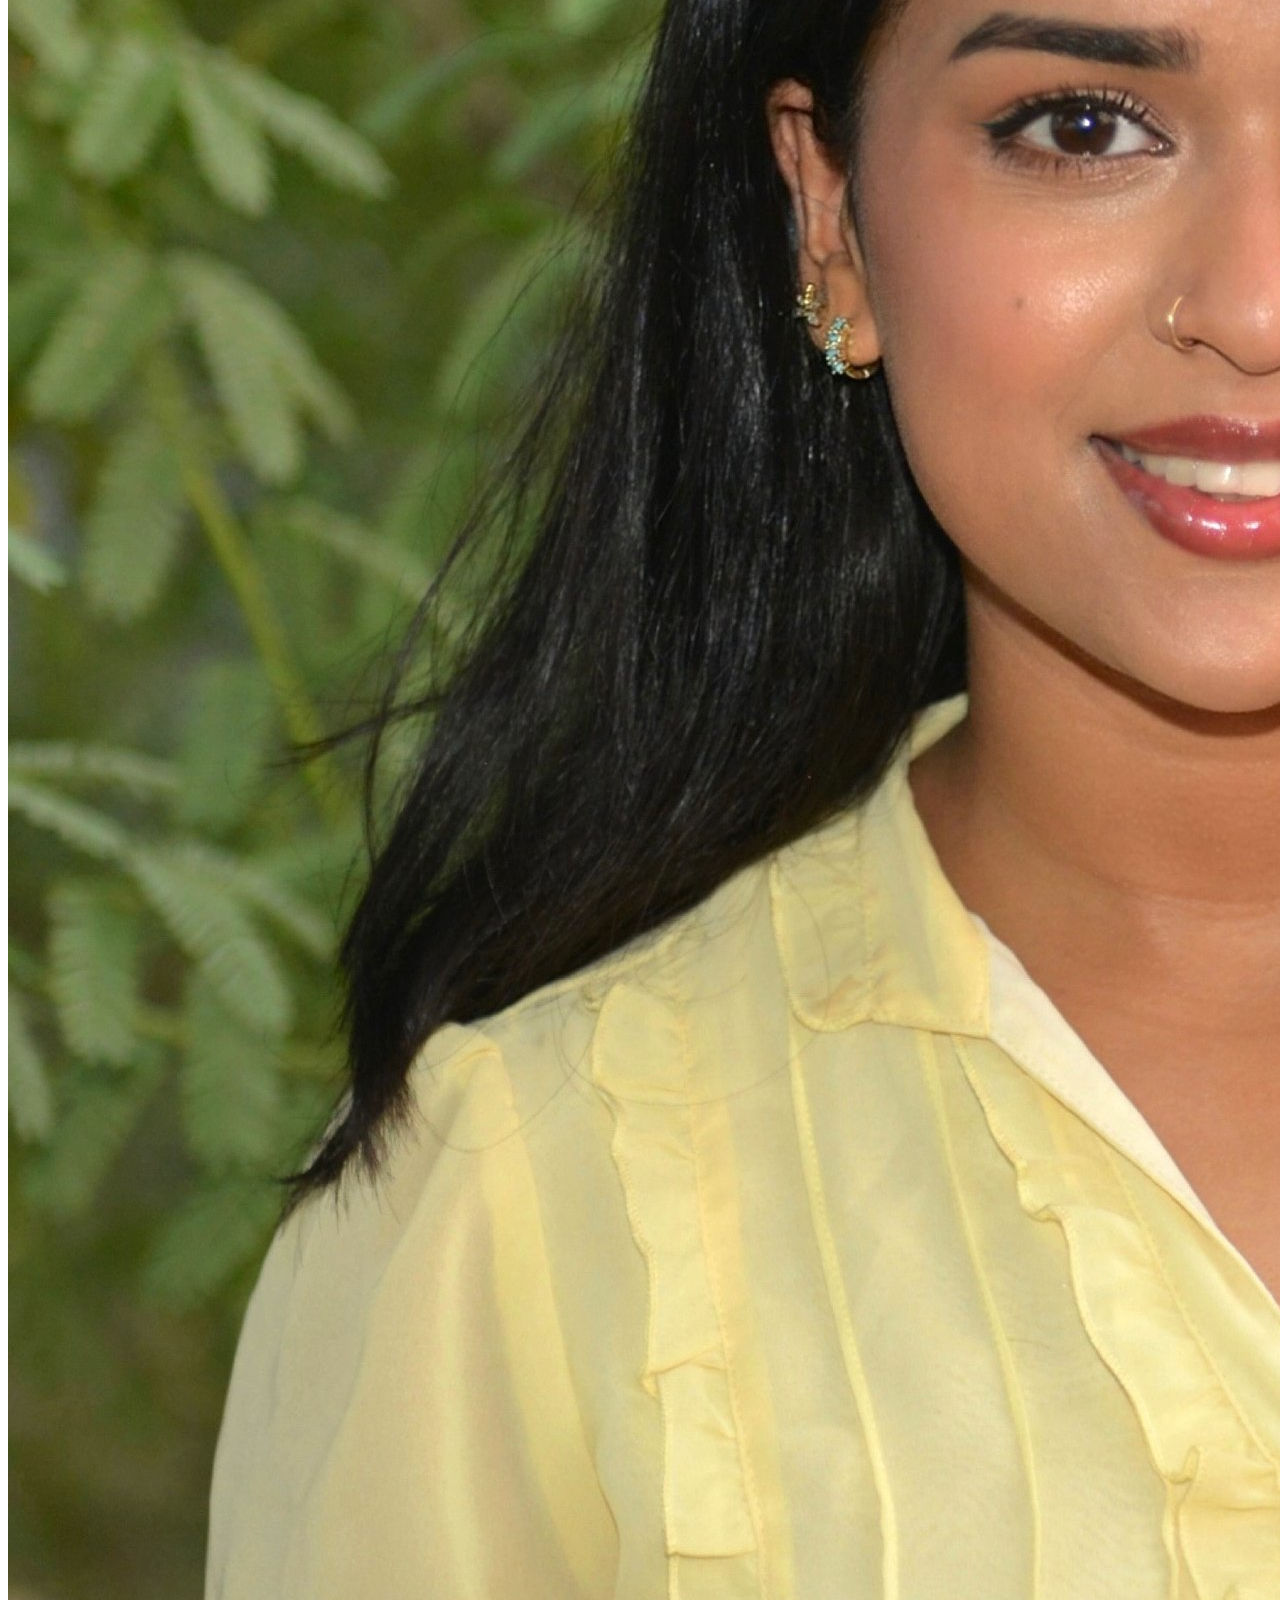
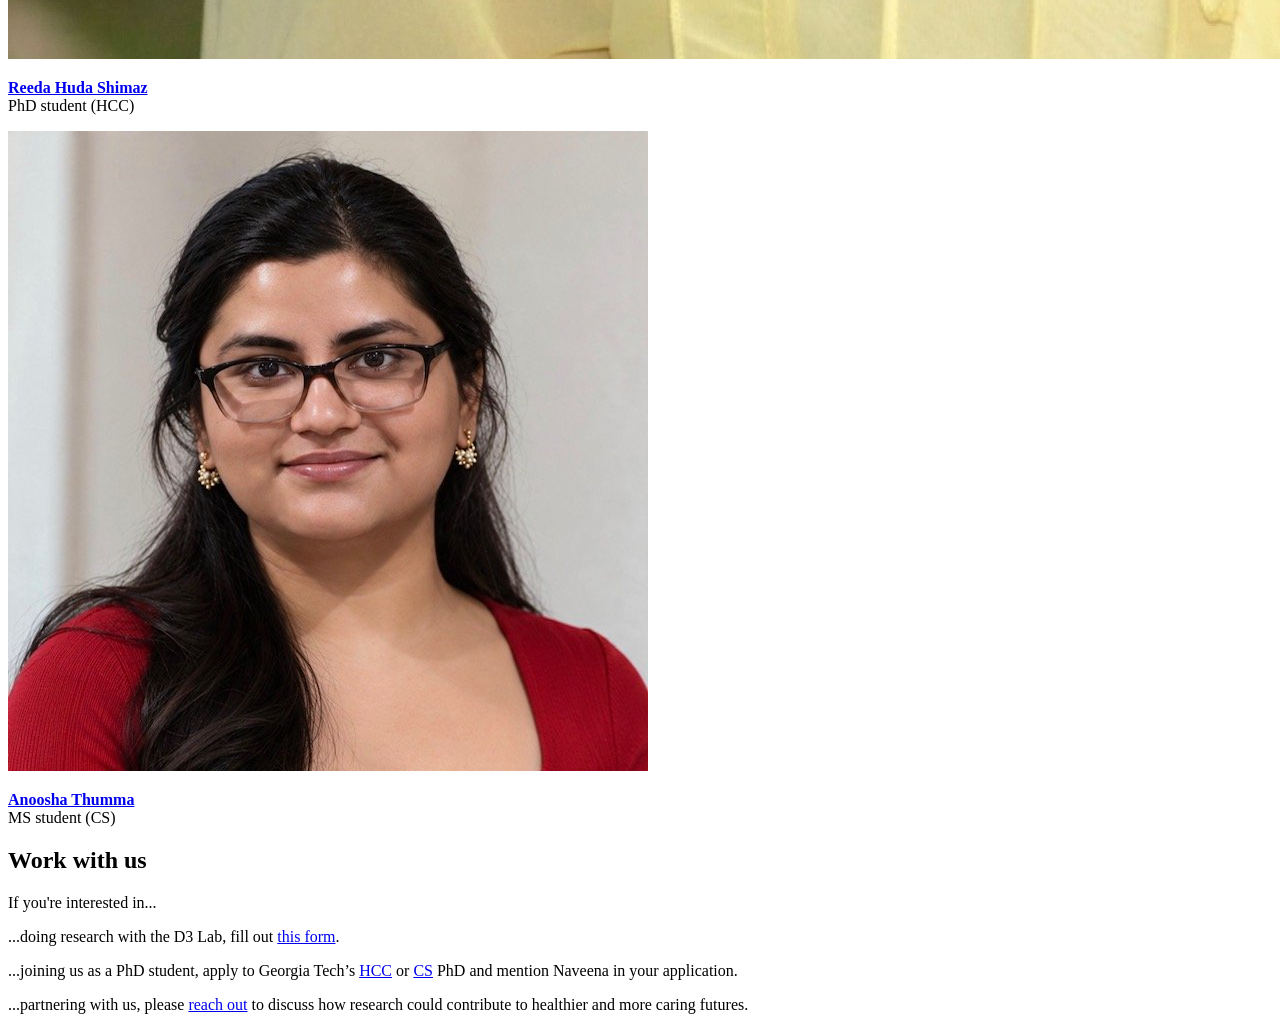
==== commit d9f3f346: "Bring back the phone menu button Co-Authored-By: Claude Opus 5.5 <noreply@anthropic.com>" ====
--- a/index.html
+++ b/index.html
@@ -18,6 +18,7 @@
     <a href="https://scholar.google.com/citations?user=S3yqENkAAAAJ&amp;hl=en">Publications</a>
     <a href="/teaching/">Teaching</a>
   </nav>
+  <button class="menu" aria-label="Menu" aria-expanded="false" onclick="this.setAttribute('aria-expanded', document.body.classList.toggle('menu-open'))"><span></span><span></span></button>
 </header>
 <main class="lab">
   <section>
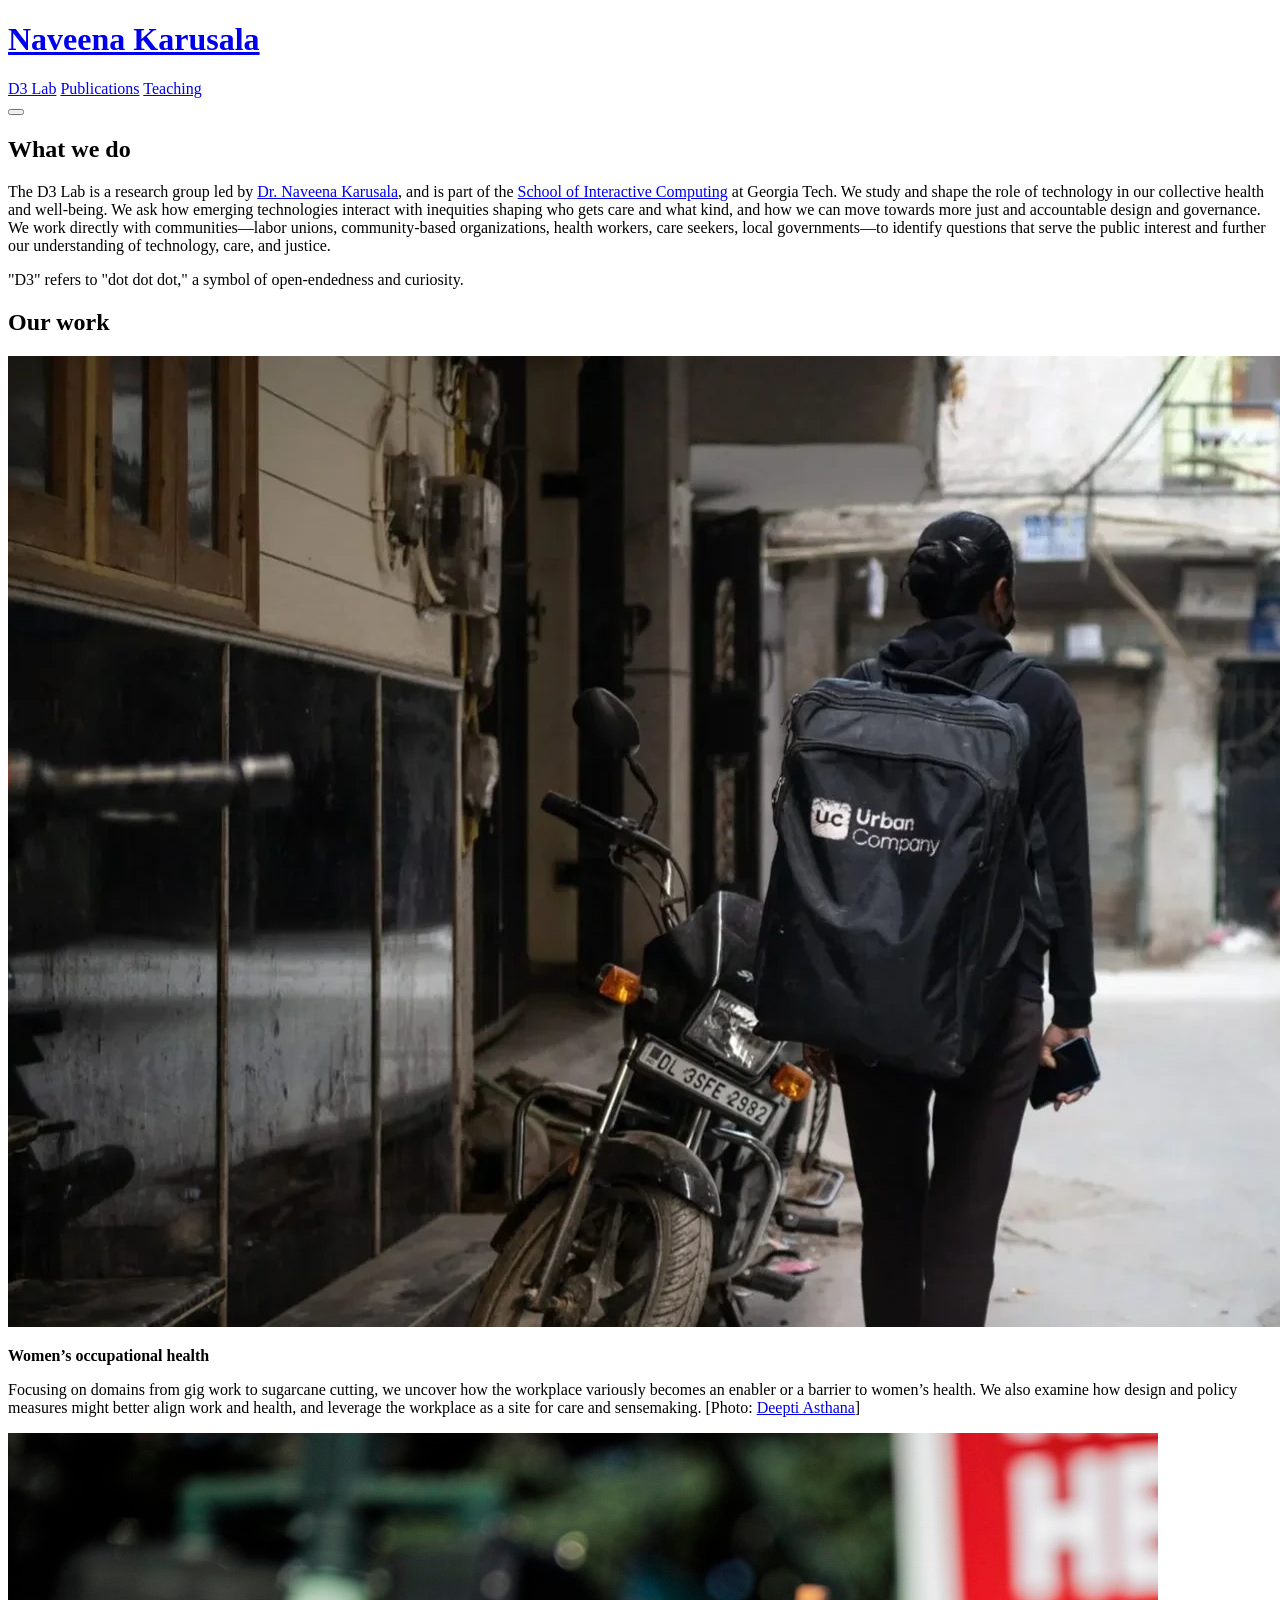
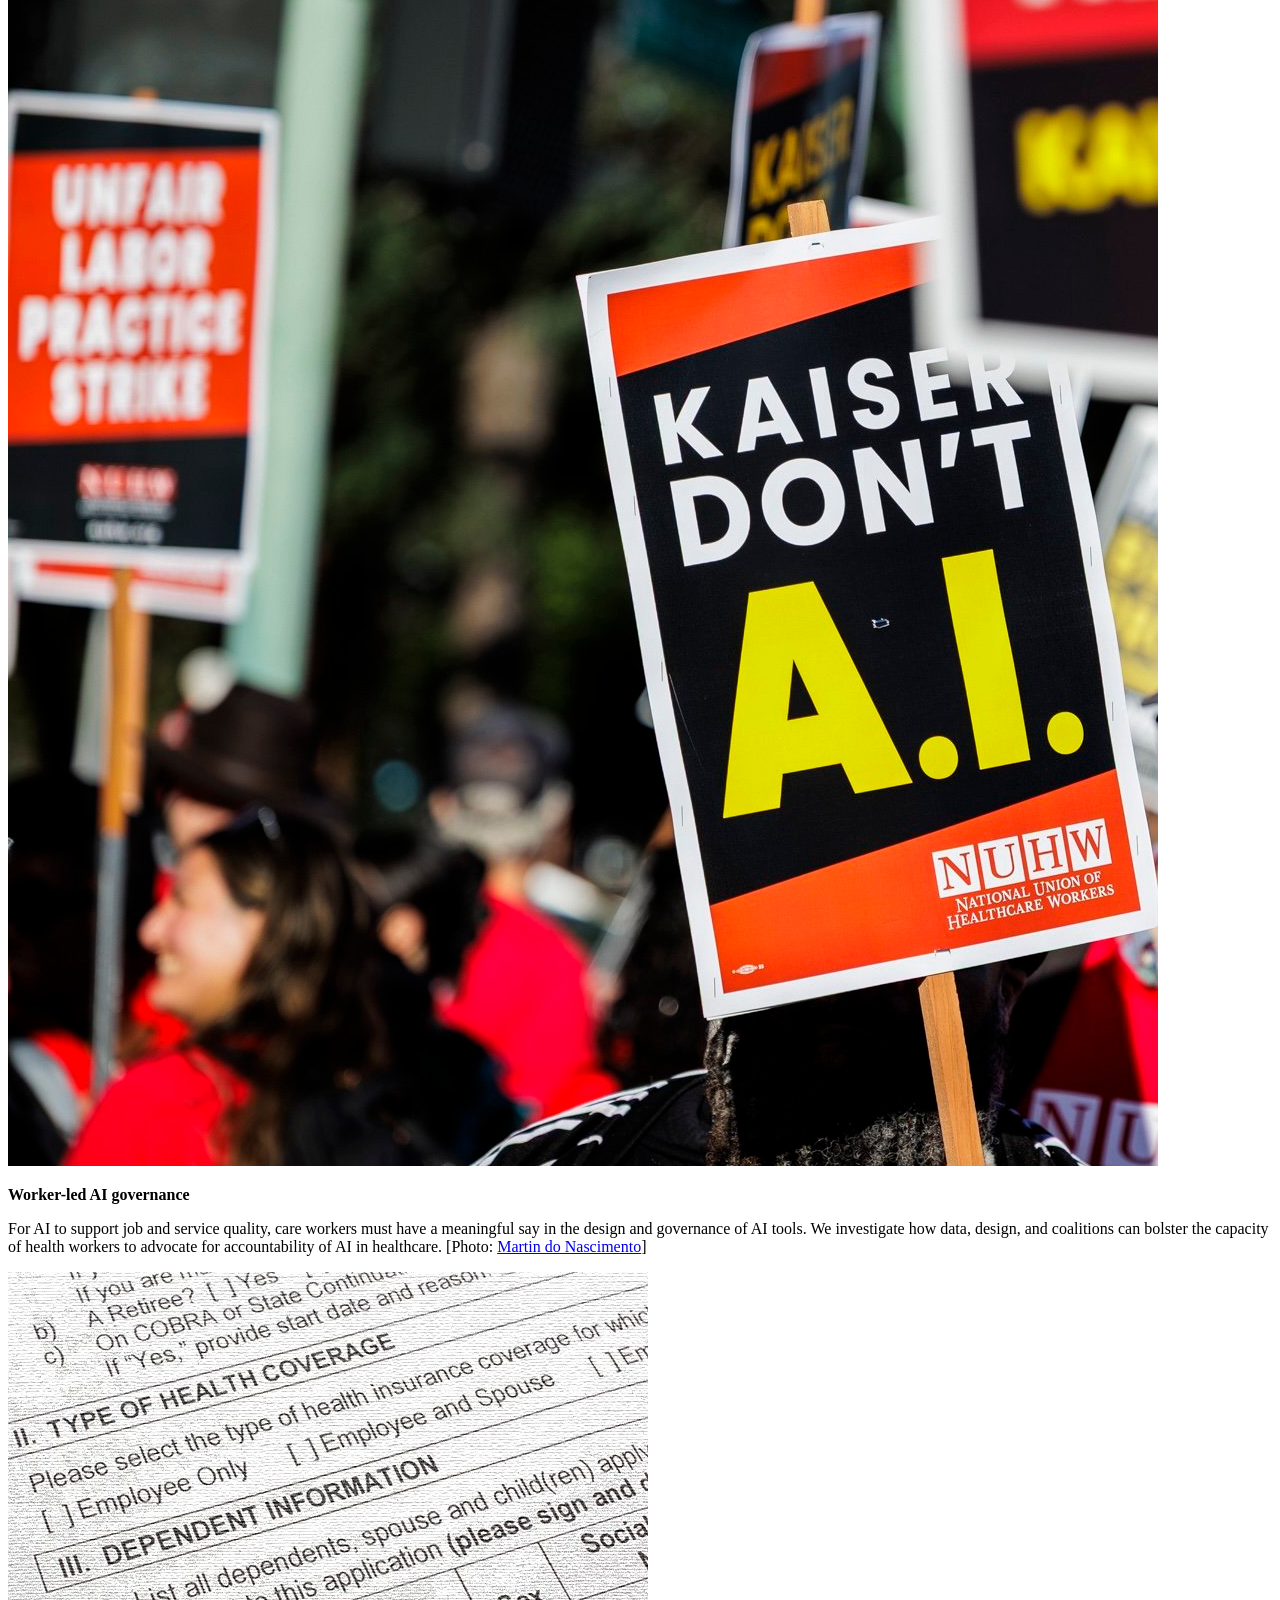
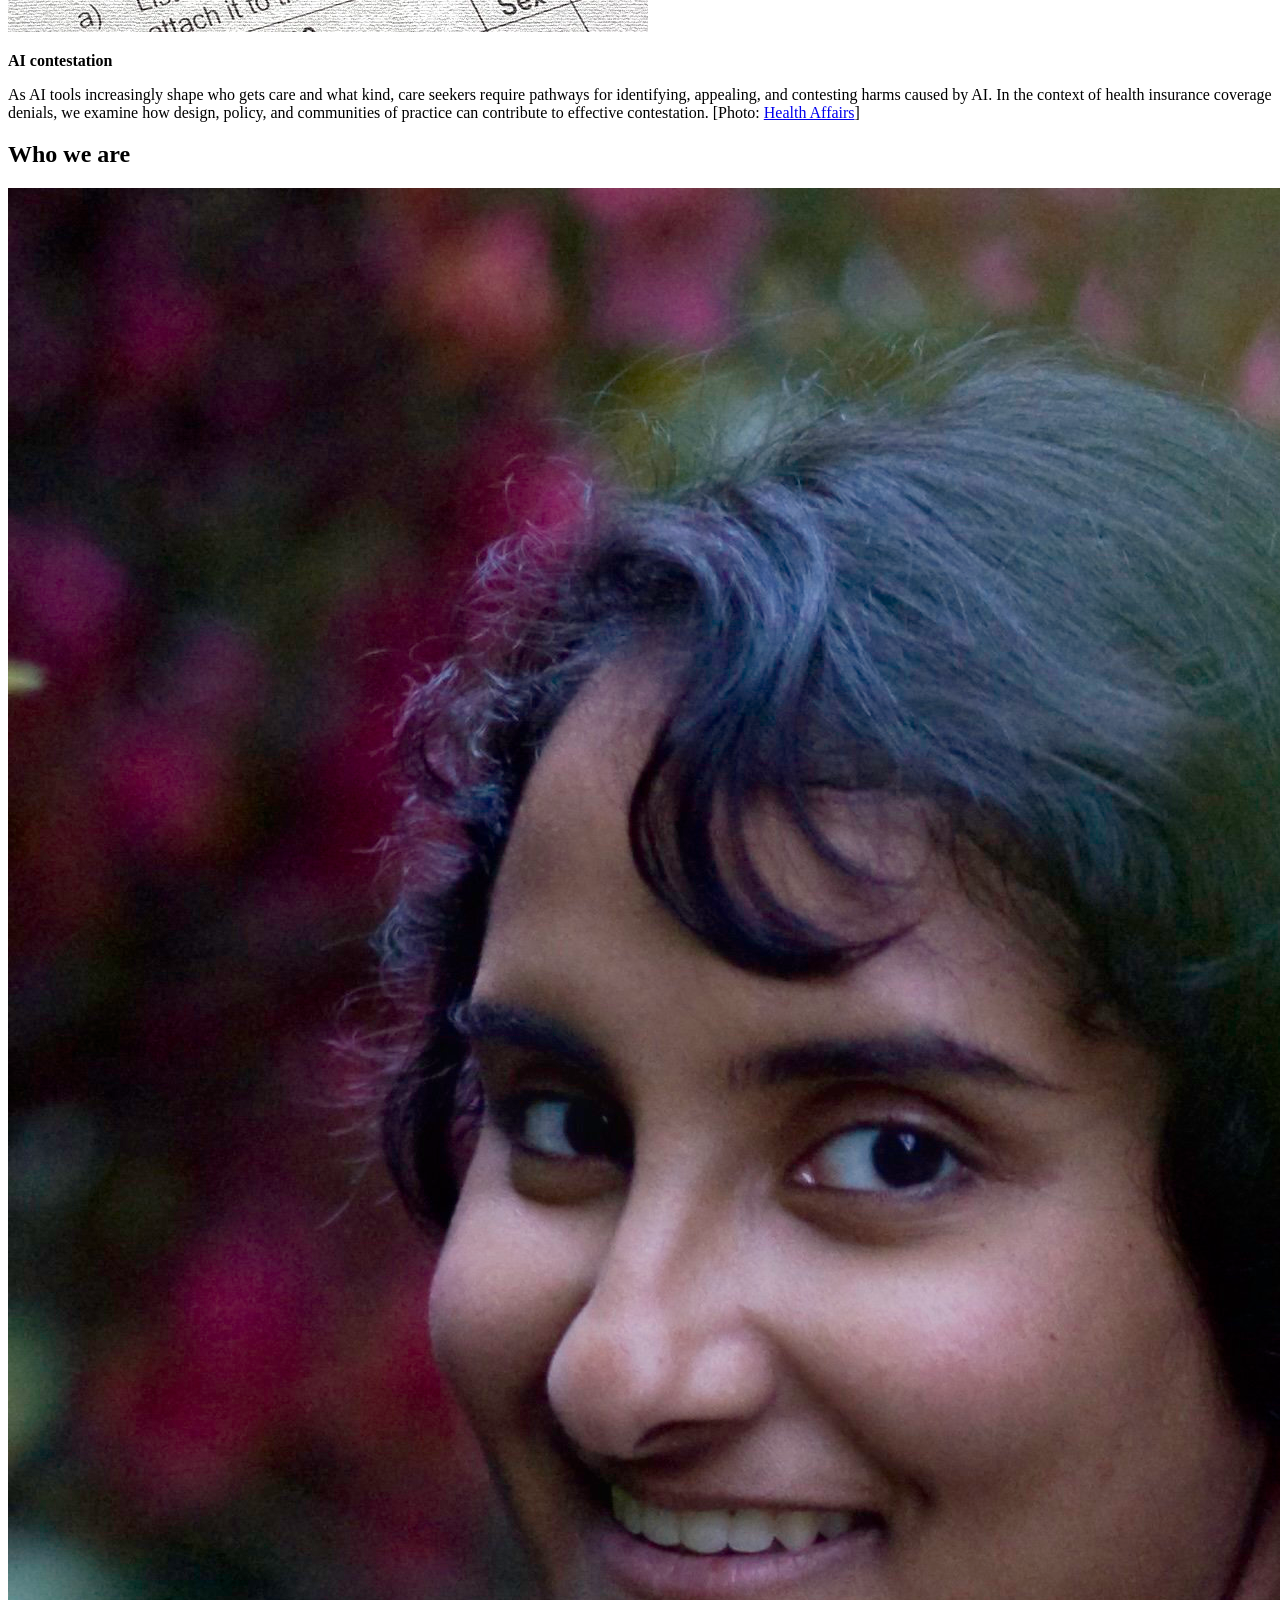
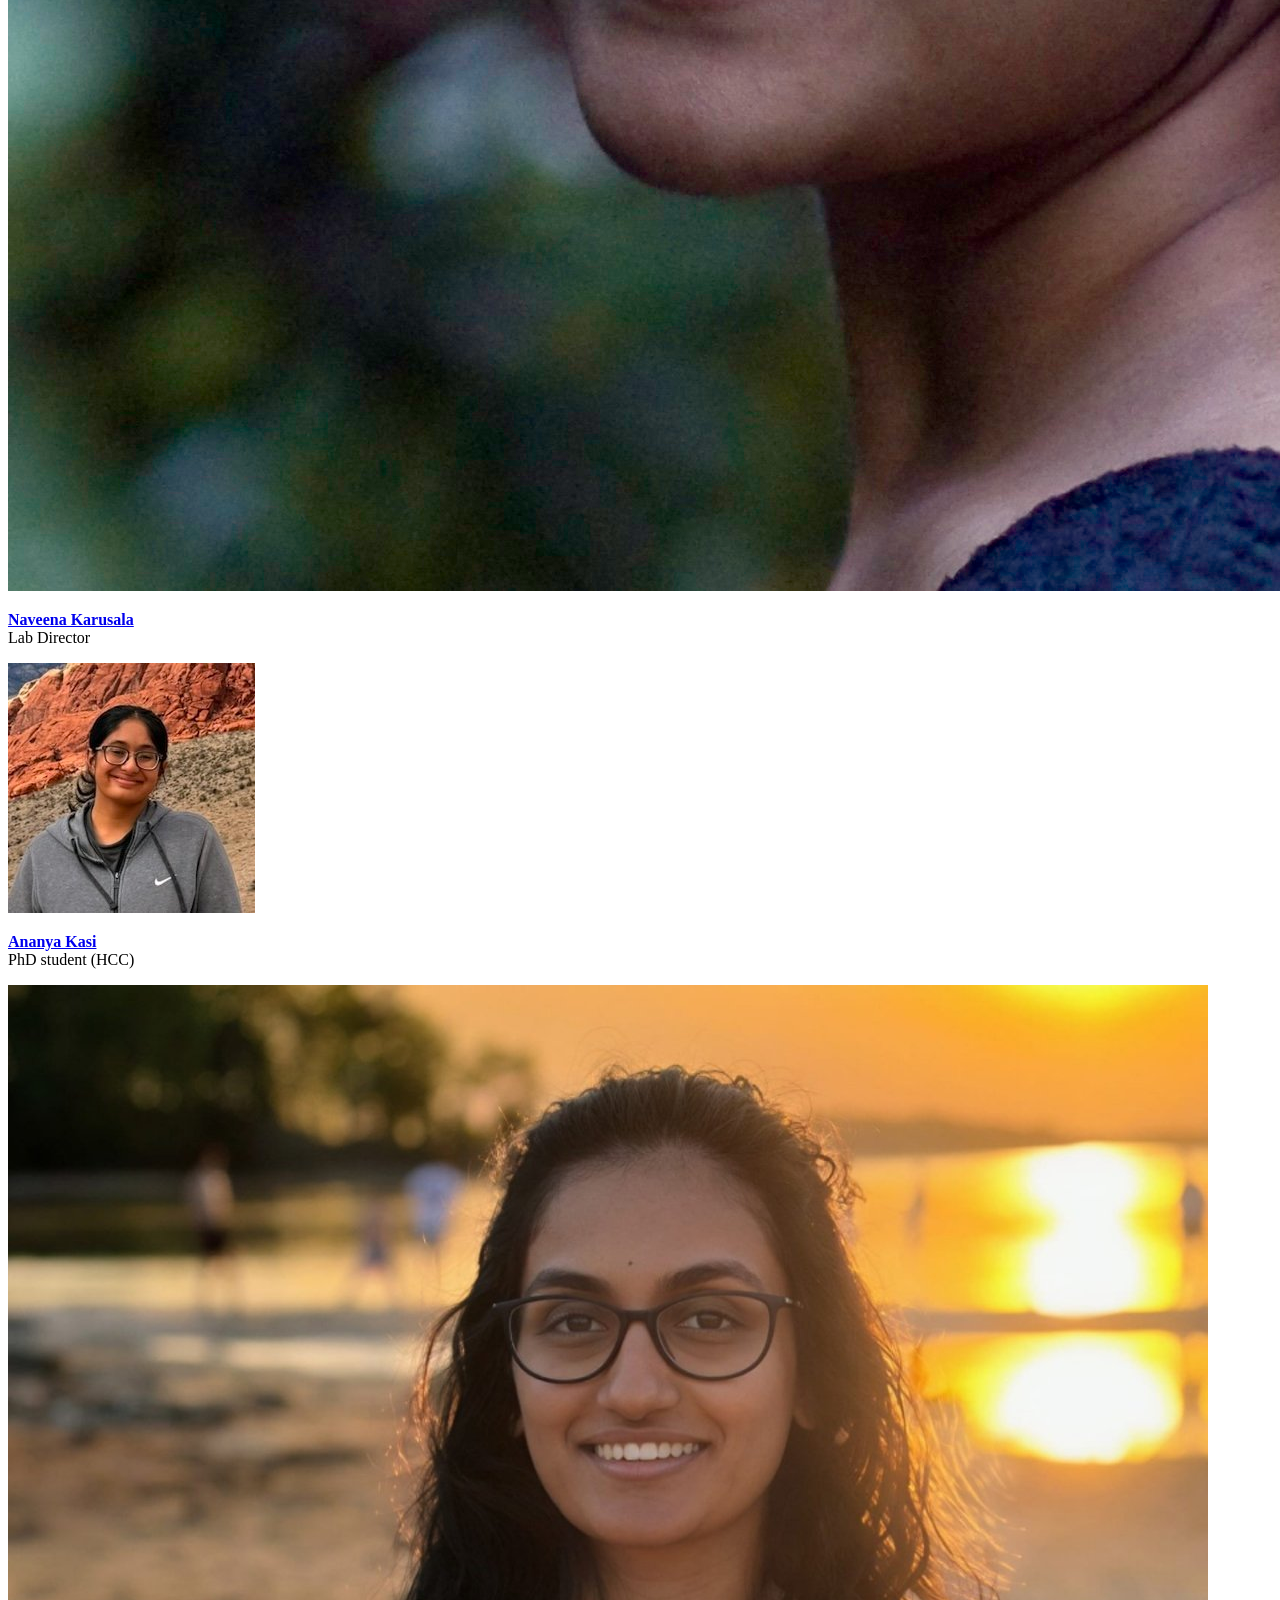
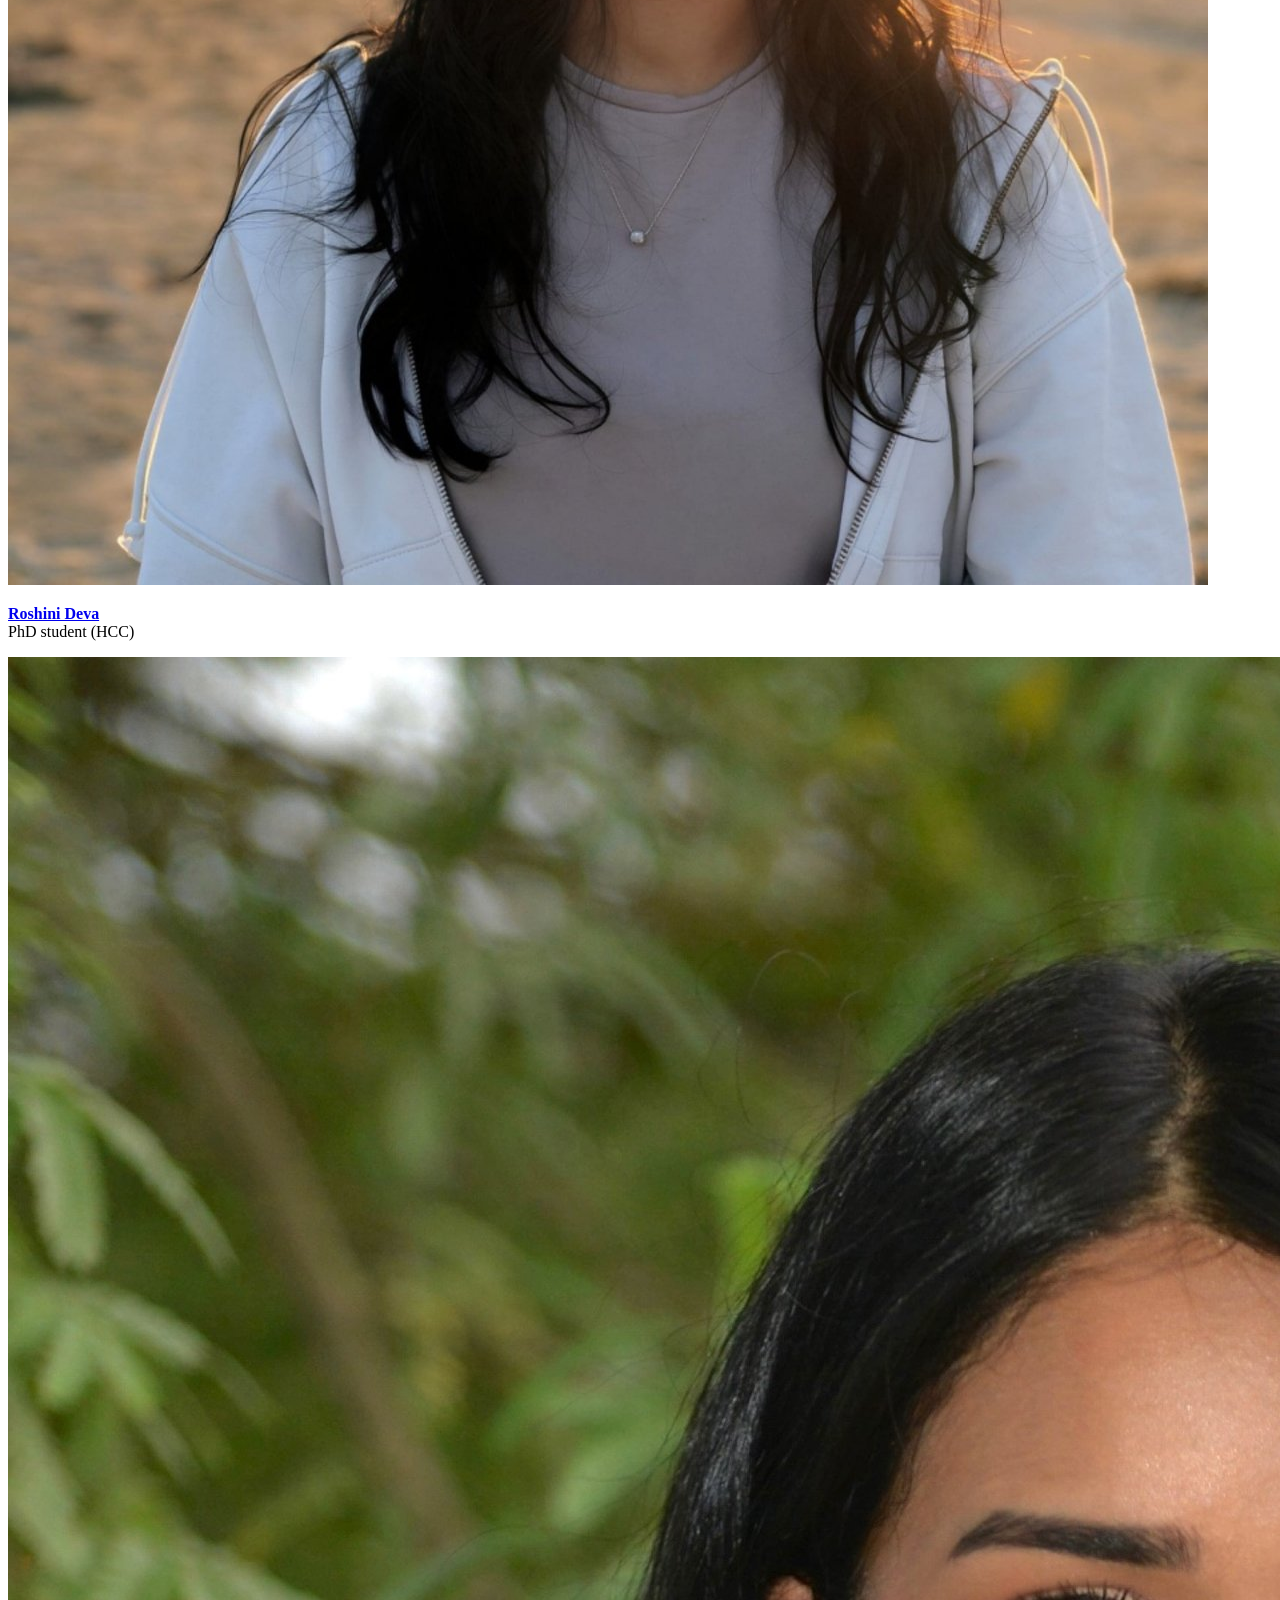
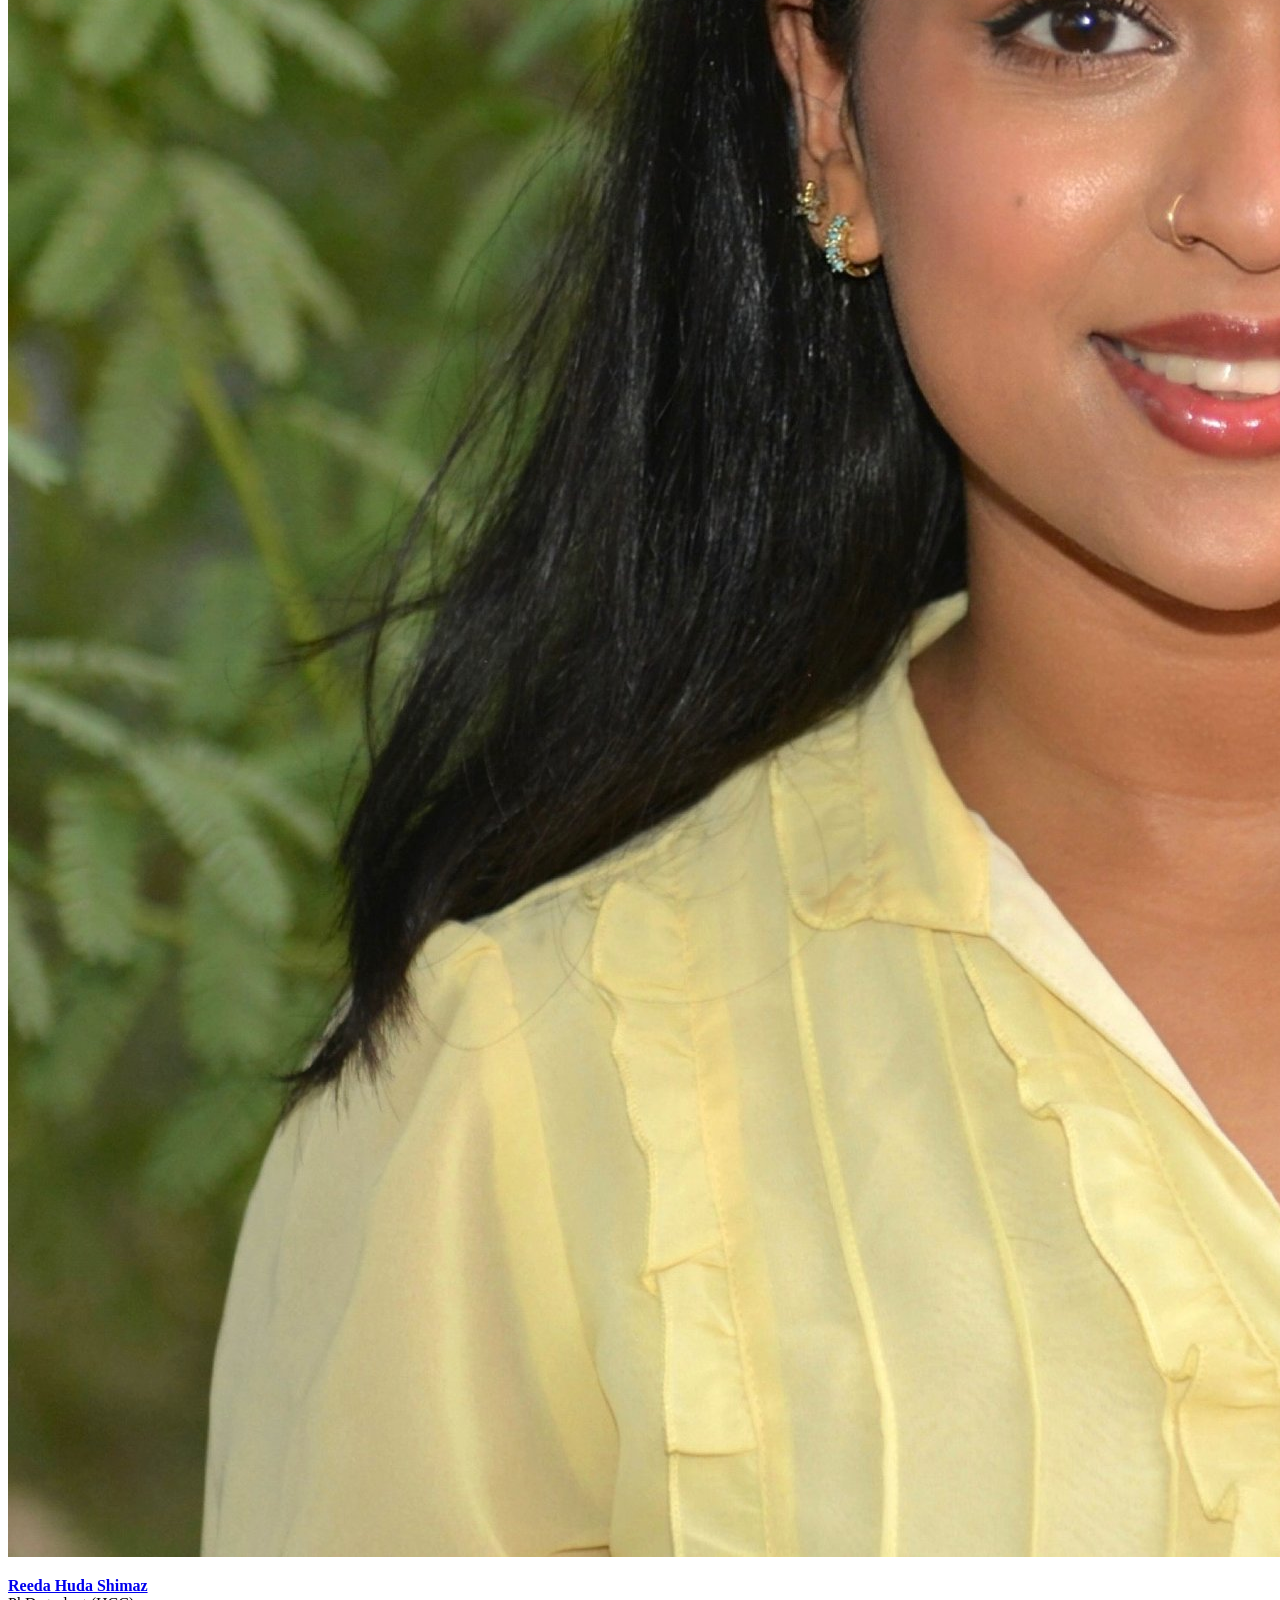
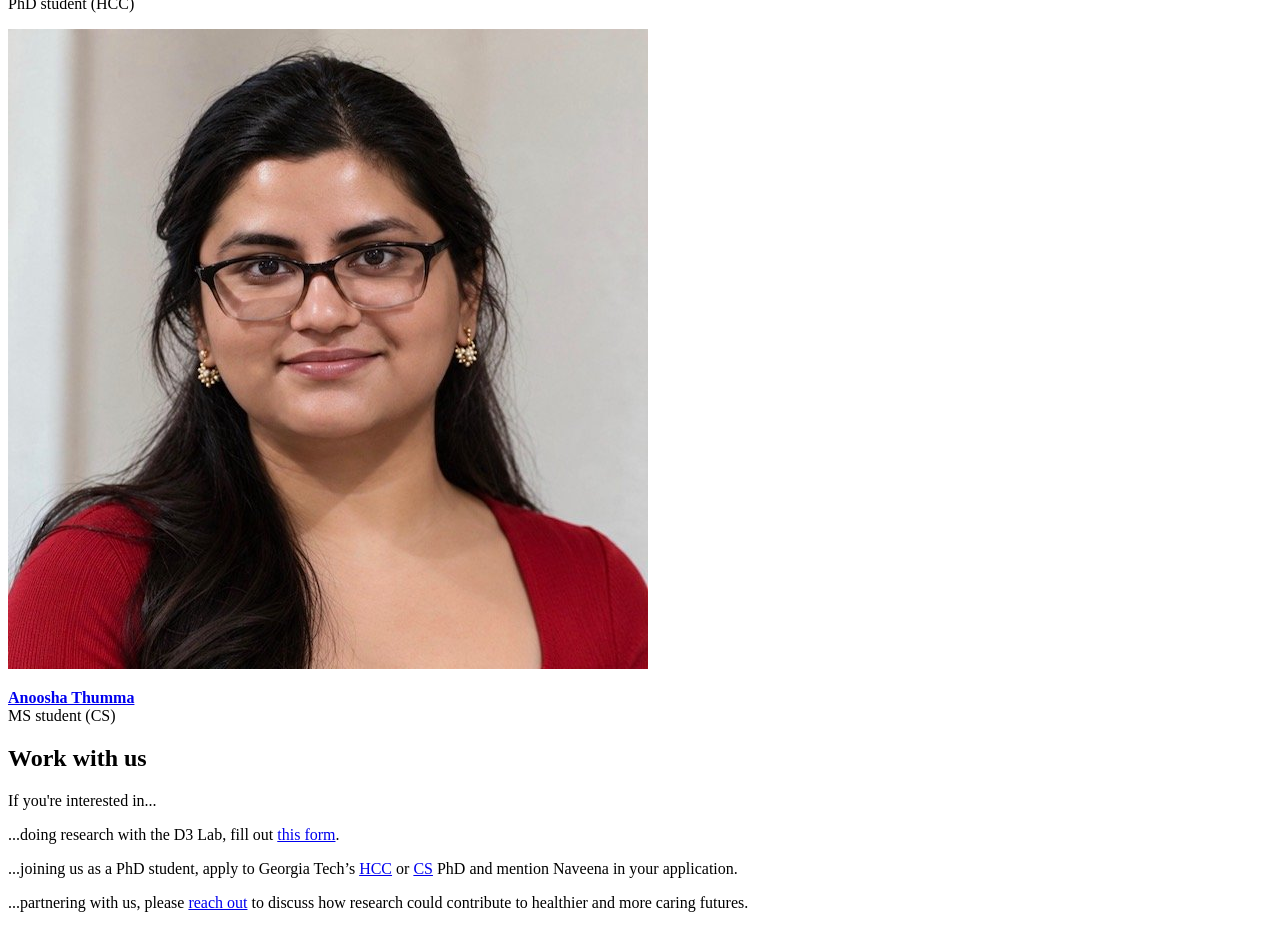
==== commit 2e96a00e: "Put photo credits at the end of each project paragraph Co-Authored-By: Claude Opus 5.5 <noreply@anth" ====
--- a/index.html
+++ b/index.html
@@ -8,7 +8,7 @@
 <link rel="preconnect" href="https://fonts.googleapis.com">
 <link rel="preconnect" href="https://fonts.gstatic.com" crossorigin>
 <link rel="stylesheet" href="https://fonts.googleapis.com/css2?family=Raleway:wght@500;700&family=Space+Grotesk:wght@500&display=swap">
-<link rel="stylesheet" href="/style.css">
+<link rel="stylesheet" href="/style.css?v=3">
 </head>
 <body>
 <header>
@@ -33,24 +33,21 @@
       <img class="round" src="uc_photo.webp" alt="">
       <div>
         <p><strong>Women’s occupational health</strong></p>
-        <p>Focusing on domains from gig work to sugarcane cutting, we uncover how the workplace variously becomes an enabler or a barrier to women’s health. We also examine how design and policy measures might better align work and health, and leverage the workplace as a site for care and sensemaking.</p>
-        <p class="small">[Photo: <a href="https://restofworld.org/2023/urban-company-gig-work-women-india/">Deepti Asthana</a>]</p>
+        <p>Focusing on domains from gig work to sugarcane cutting, we uncover how the workplace variously becomes an enabler or a barrier to women’s health. We also examine how design and policy measures might better align work and health, and leverage the workplace as a site for care and sensemaking. <span class="small">[Photo: <a href="https://restofworld.org/2023/urban-company-gig-work-women-india/">Deepti Asthana</a>]</span></p>
       </div>
     </div>
     <div class="project">
       <img class="round" src="kaiser-ai.jpg" alt="">
       <div>
         <p><strong>Worker-led AI governance</strong></p>
-        <p>For AI to support job and service quality, care workers must have a meaningful say in the design and governance of AI tools. We investigate how data, design, and coalitions can bolster the capacity of health workers to advocate for accountability of AI in healthcare.</p>
-        <p class="small">[Photo: <a href="https://www.kqed.org/news/12076753/northern-california-kaiser-therapists-hold-1-day-strike-over-ai-patient-care-concerns">Martin do Nascimento</a>]</p>
+        <p>For AI to support job and service quality, care workers must have a meaningful say in the design and governance of AI tools. We investigate how data, design, and coalitions can bolster the capacity of health workers to advocate for accountability of AI in healthcare. <span class="small">[Photo: <a href="https://www.kqed.org/news/12076753/northern-california-kaiser-therapists-hold-1-day-strike-over-ai-patient-care-concerns">Martin do Nascimento</a>]</span></p>
       </div>
     </div>
     <div class="project">
       <img class="round" src="media_blog_employer_sponsered_insurance.jpg" alt="">
       <div>
         <p><strong>AI contestation</strong></p>
-        <p>As AI tools increasingly shape who gets care and what kind, care seekers require pathways for identifying, appealing, and contesting harms caused by AI. In the context of health insurance coverage denials, we examine how design, policy, and communities of practice can contribute to effective contestation.</p>
-        <p class="small">[Photo: <a href="https://www.healthaffairs.org/content/forefront/get-health-insurance-through-your-employer-aca-repeal-affect-you-too">Health Affairs</a>]</p>
+        <p>As AI tools increasingly shape who gets care and what kind, care seekers require pathways for identifying, appealing, and contesting harms caused by AI. In the context of health insurance coverage denials, we examine how design, policy, and communities of practice can contribute to effective contestation. <span class="small">[Photo: <a href="https://www.healthaffairs.org/content/forefront/get-health-insurance-through-your-employer-aca-repeal-affect-you-too">Health Affairs</a>]</span></p>
       </div>
     </div>
   </section>
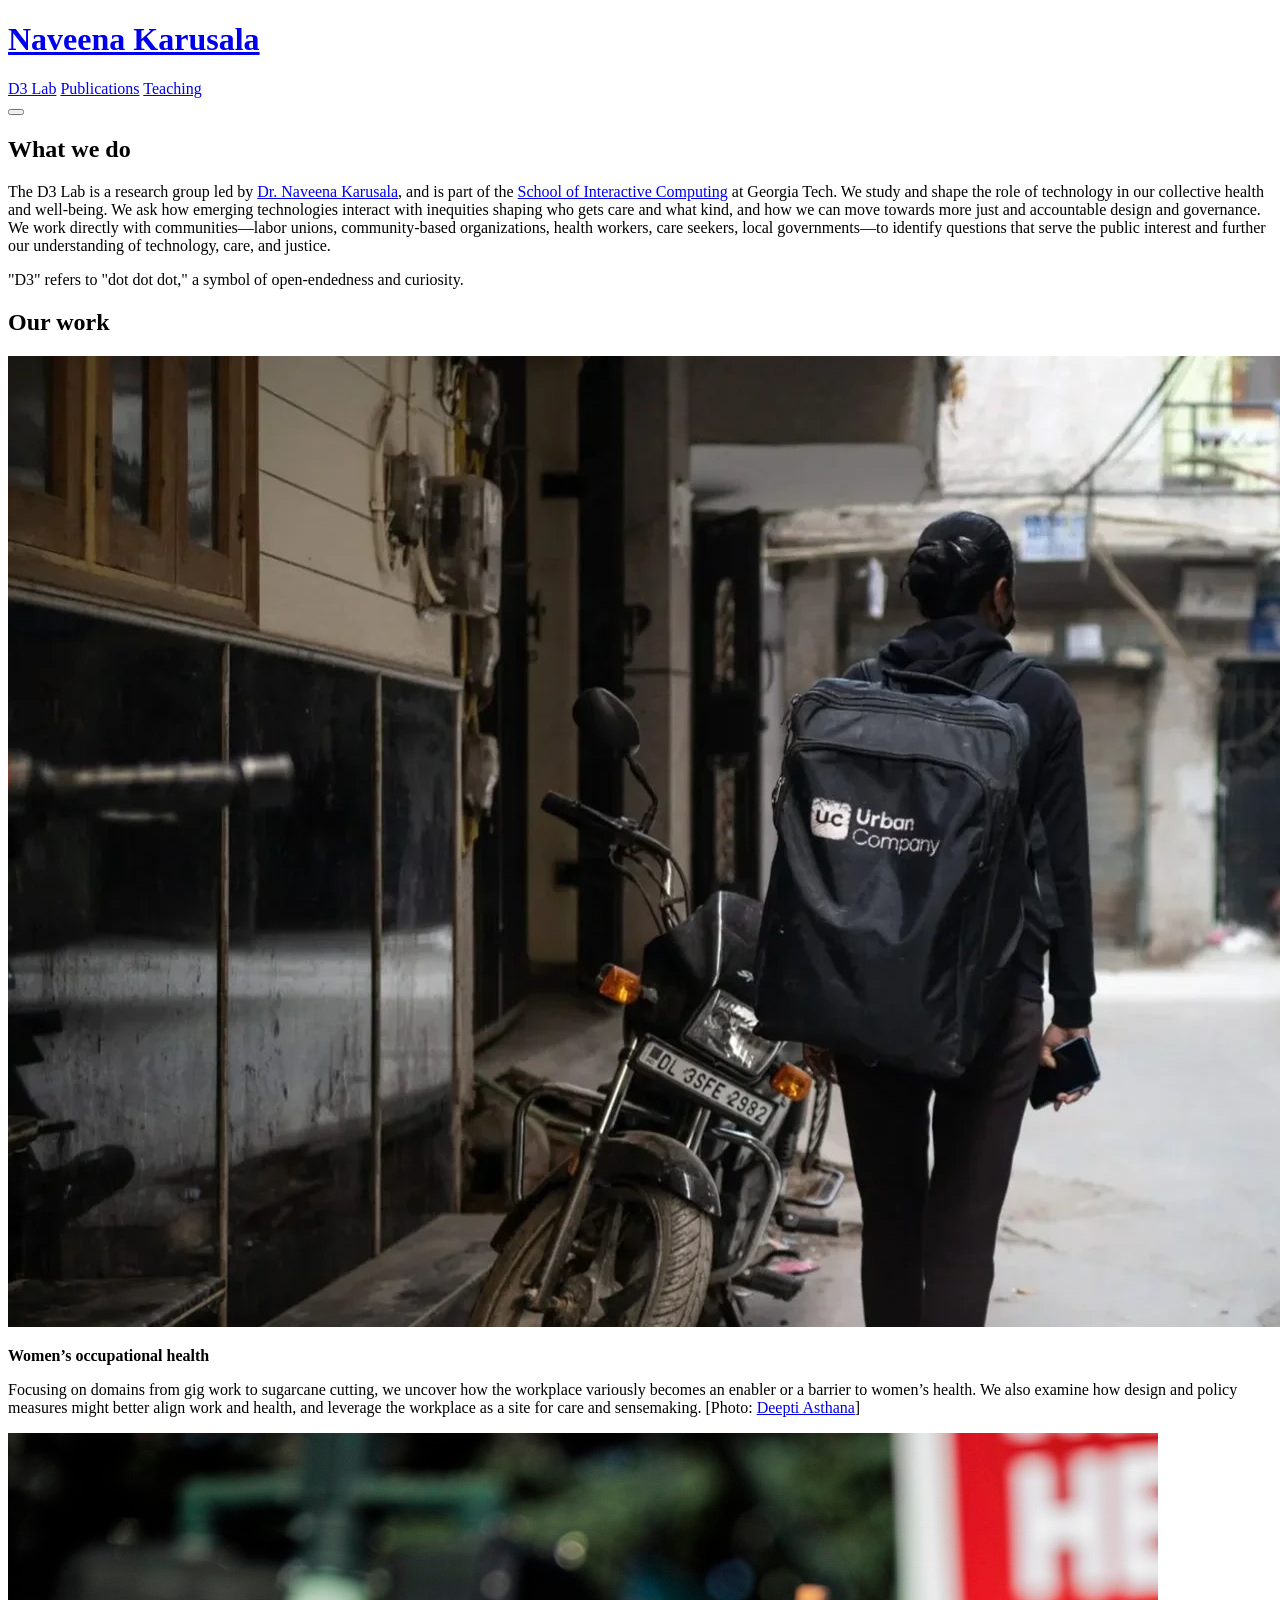
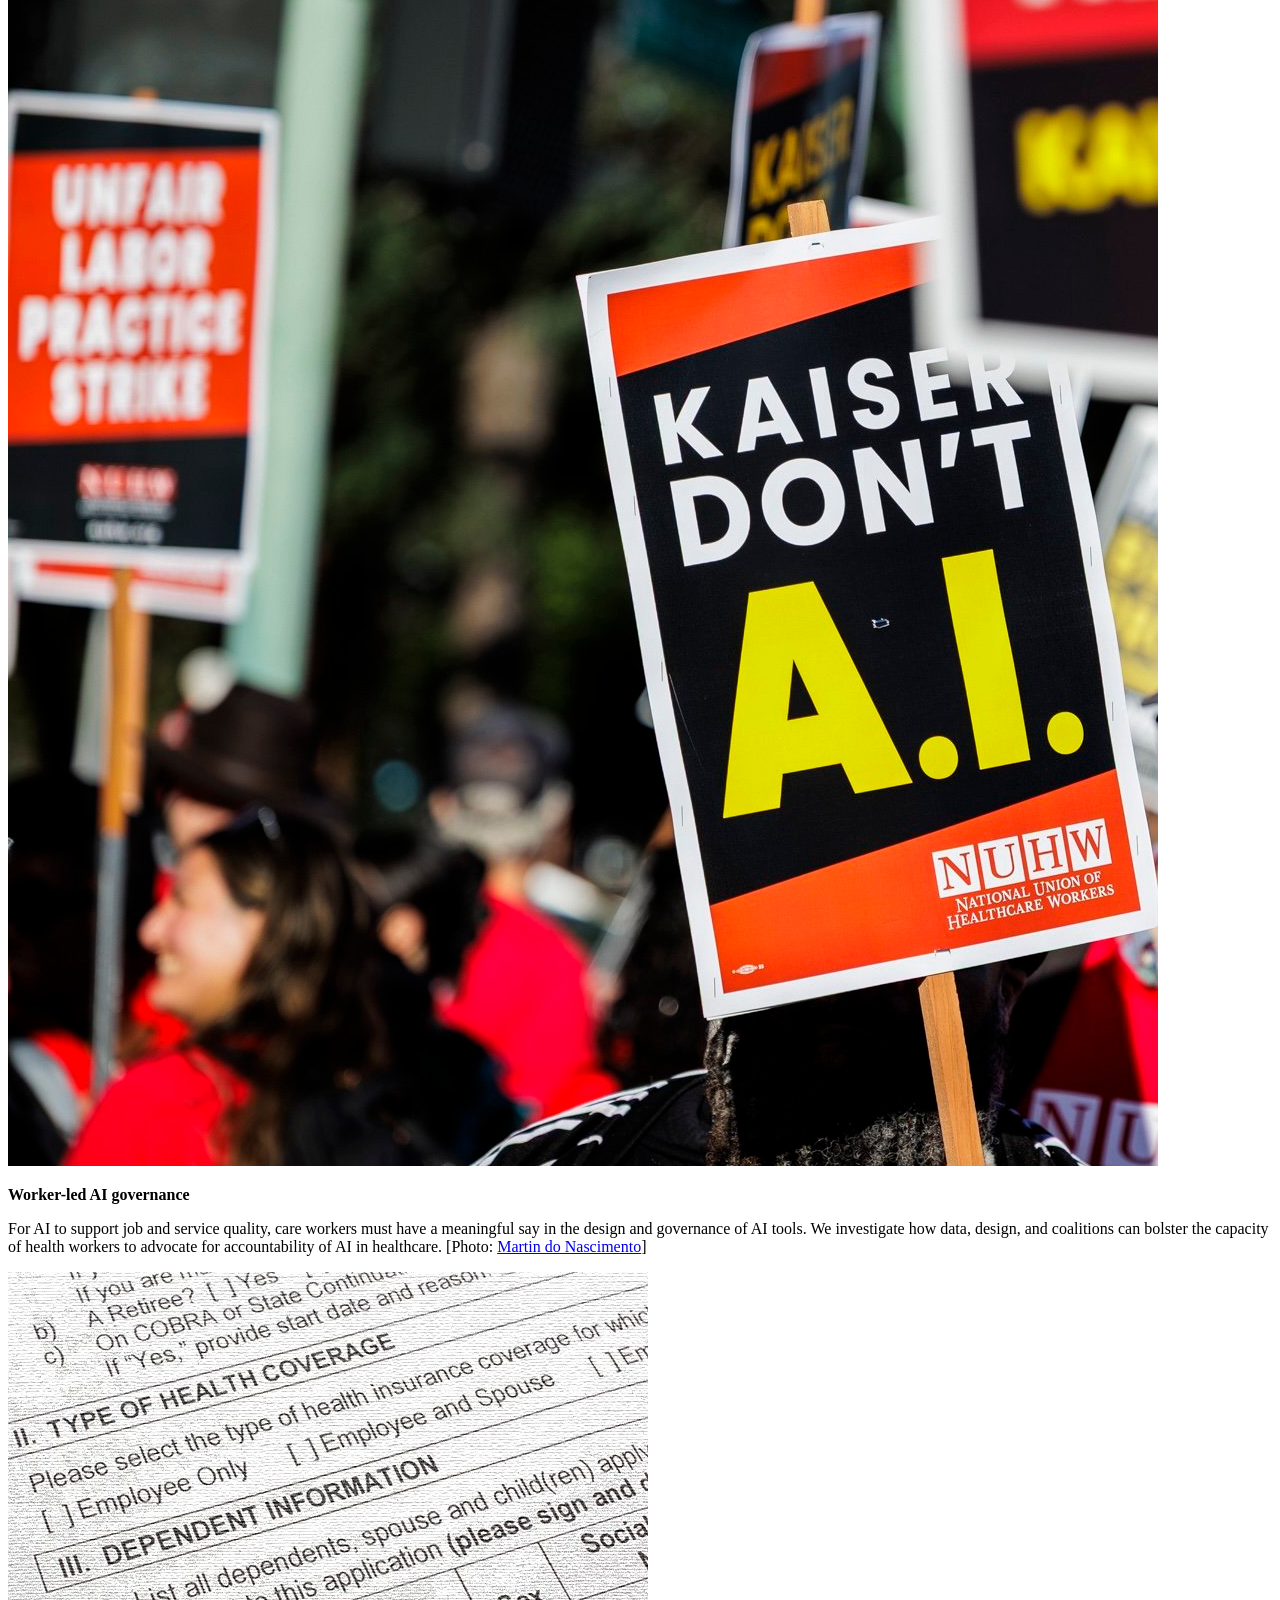
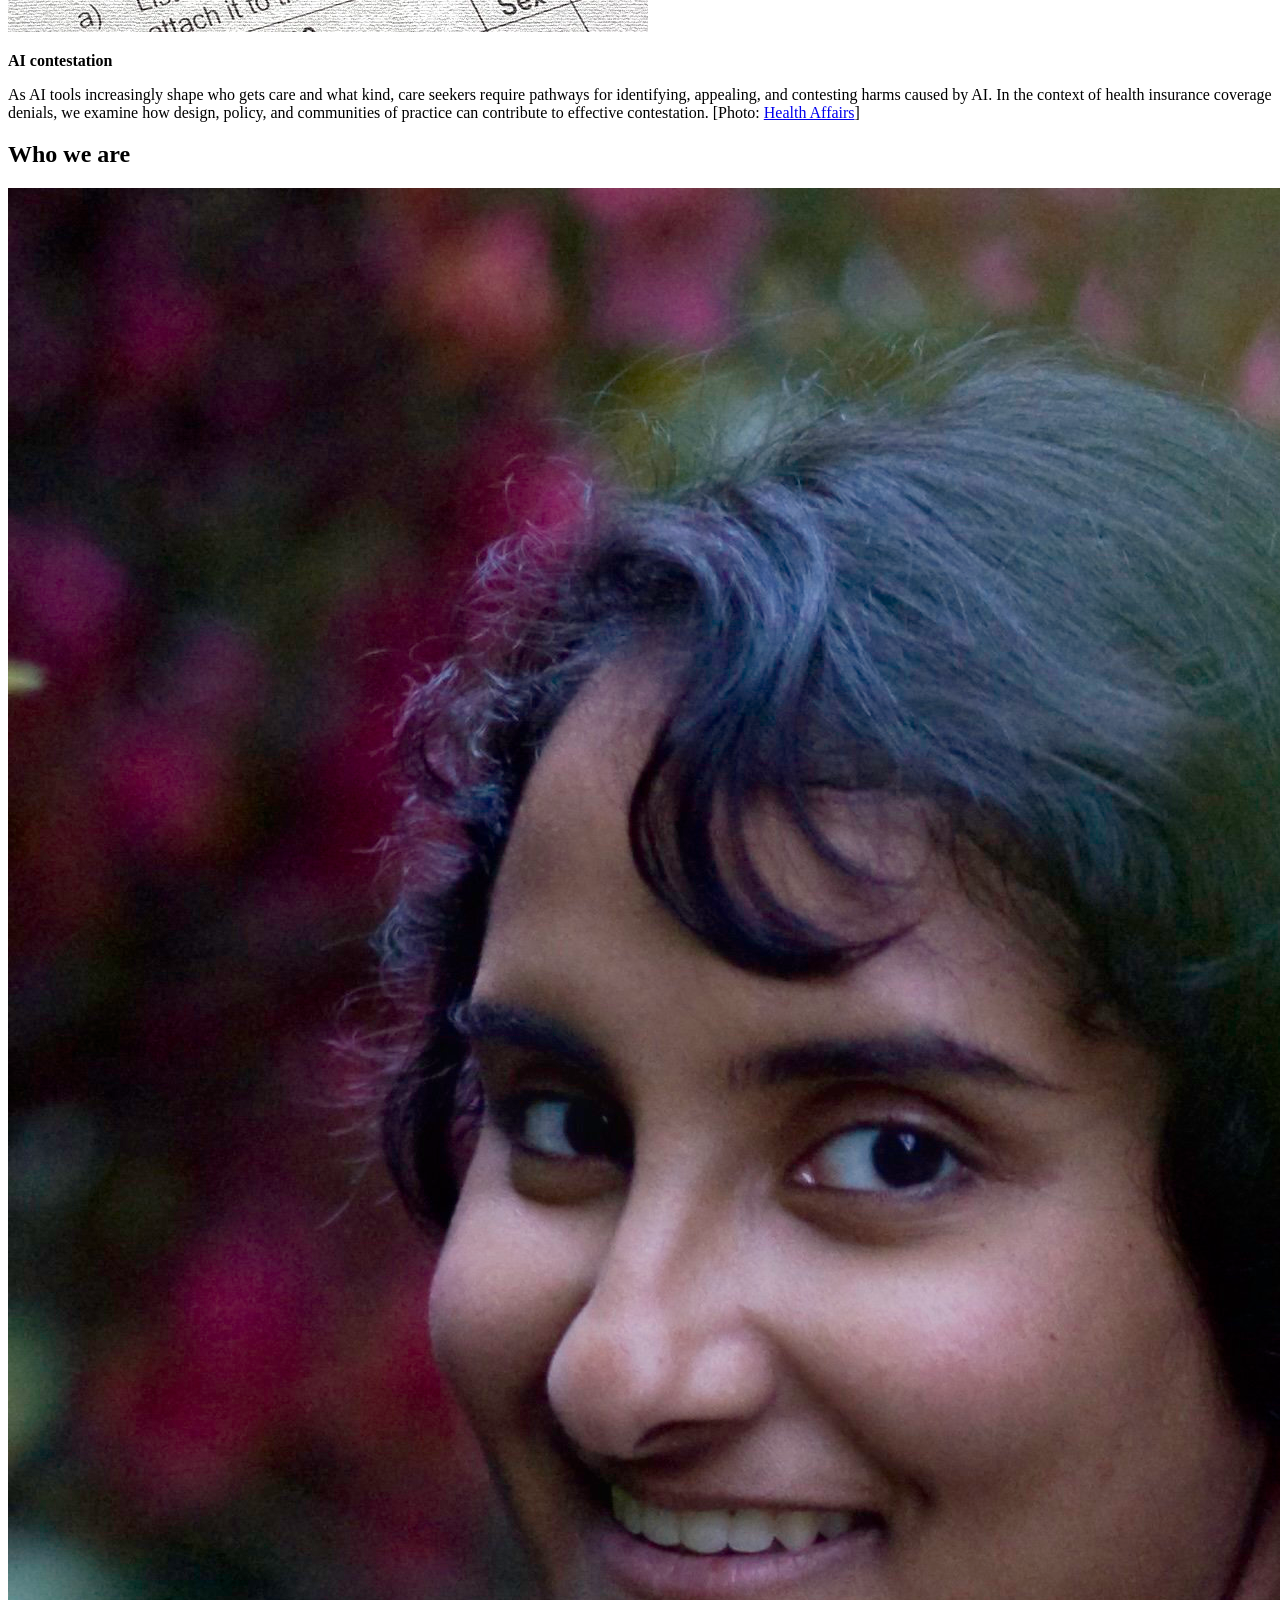
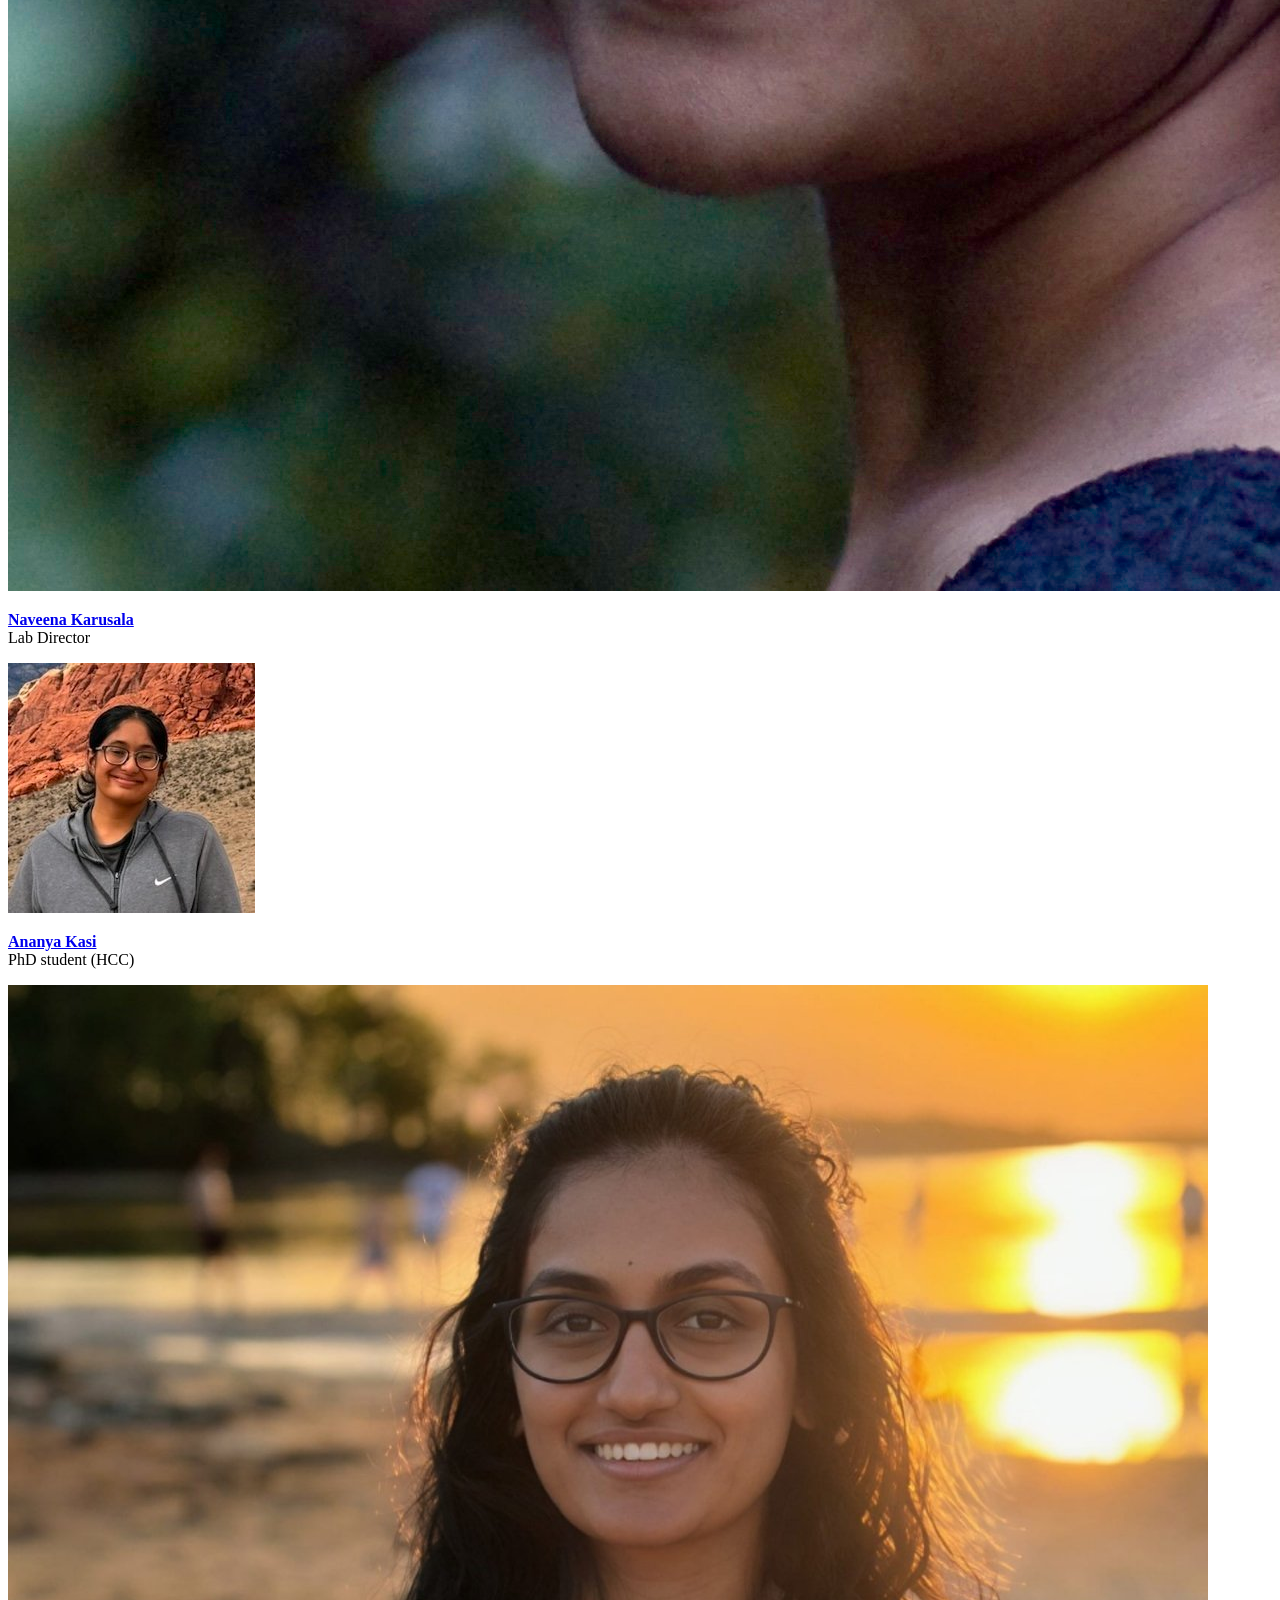
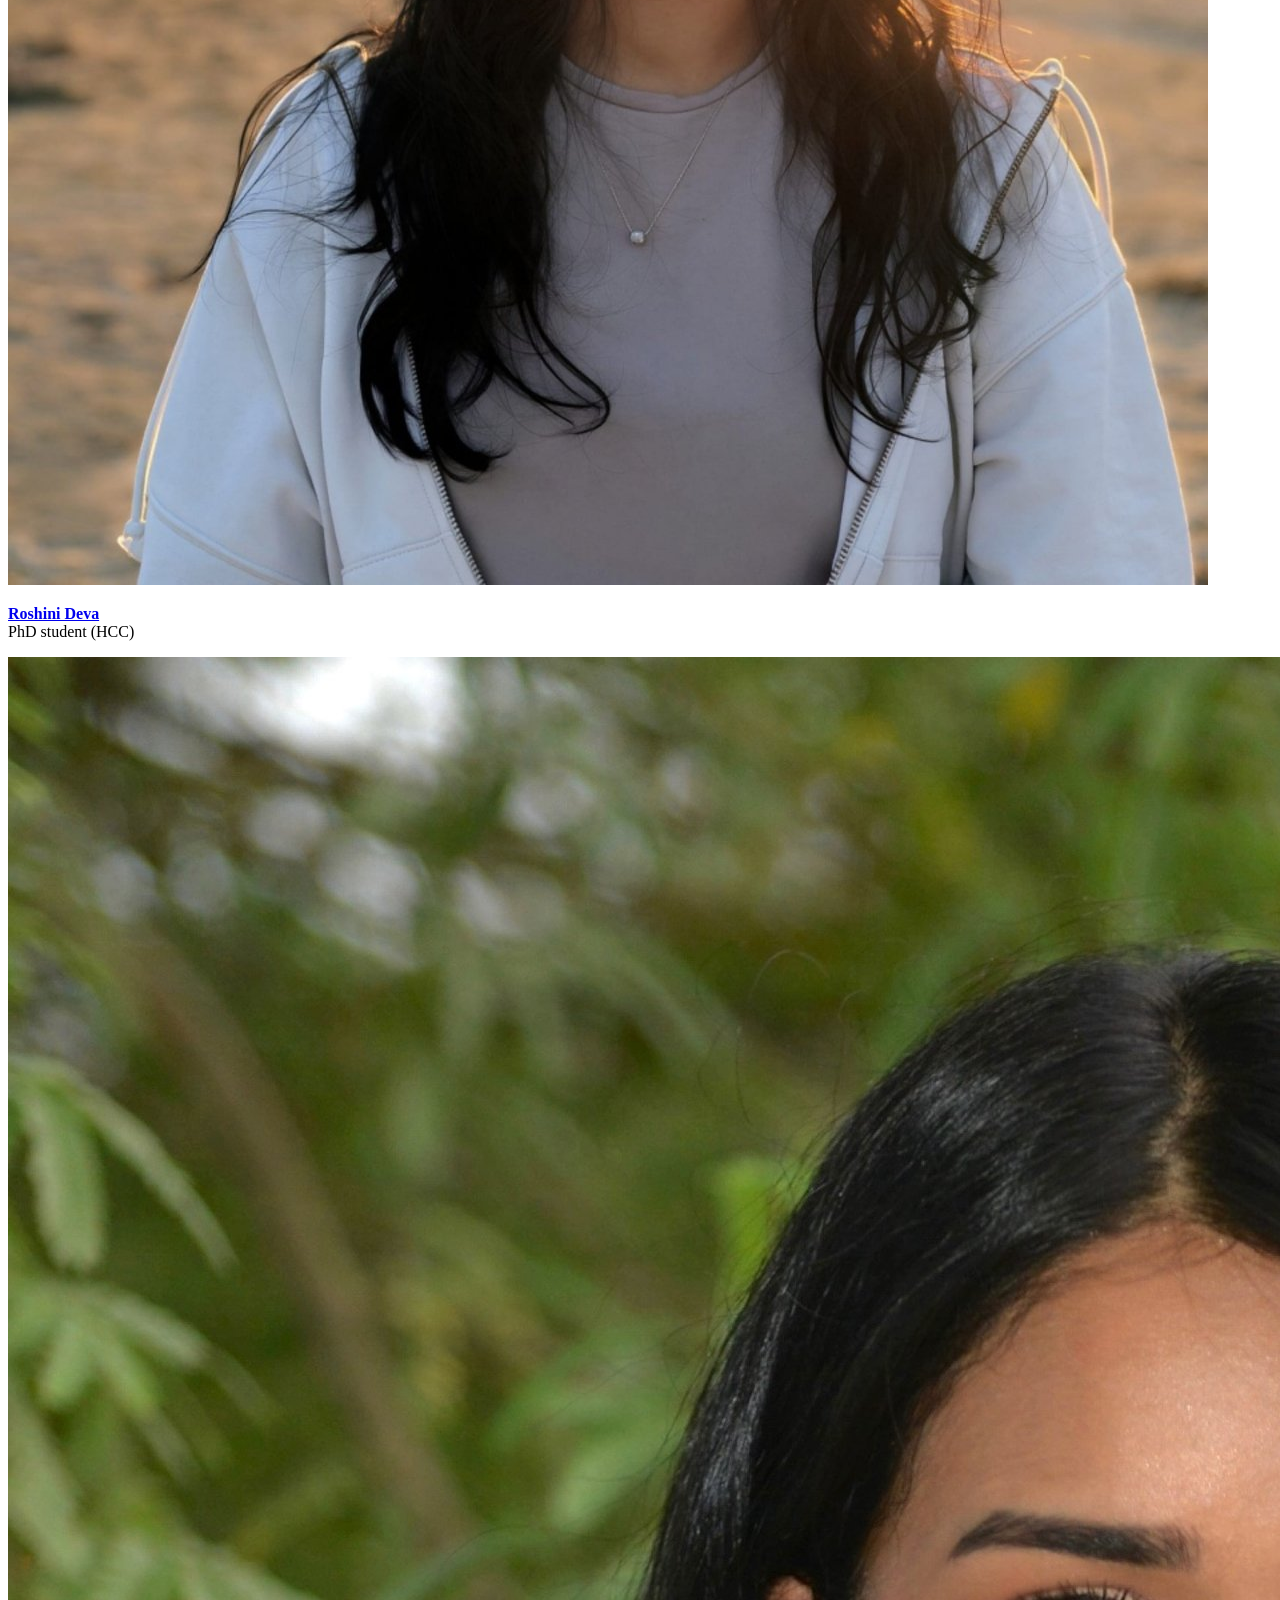
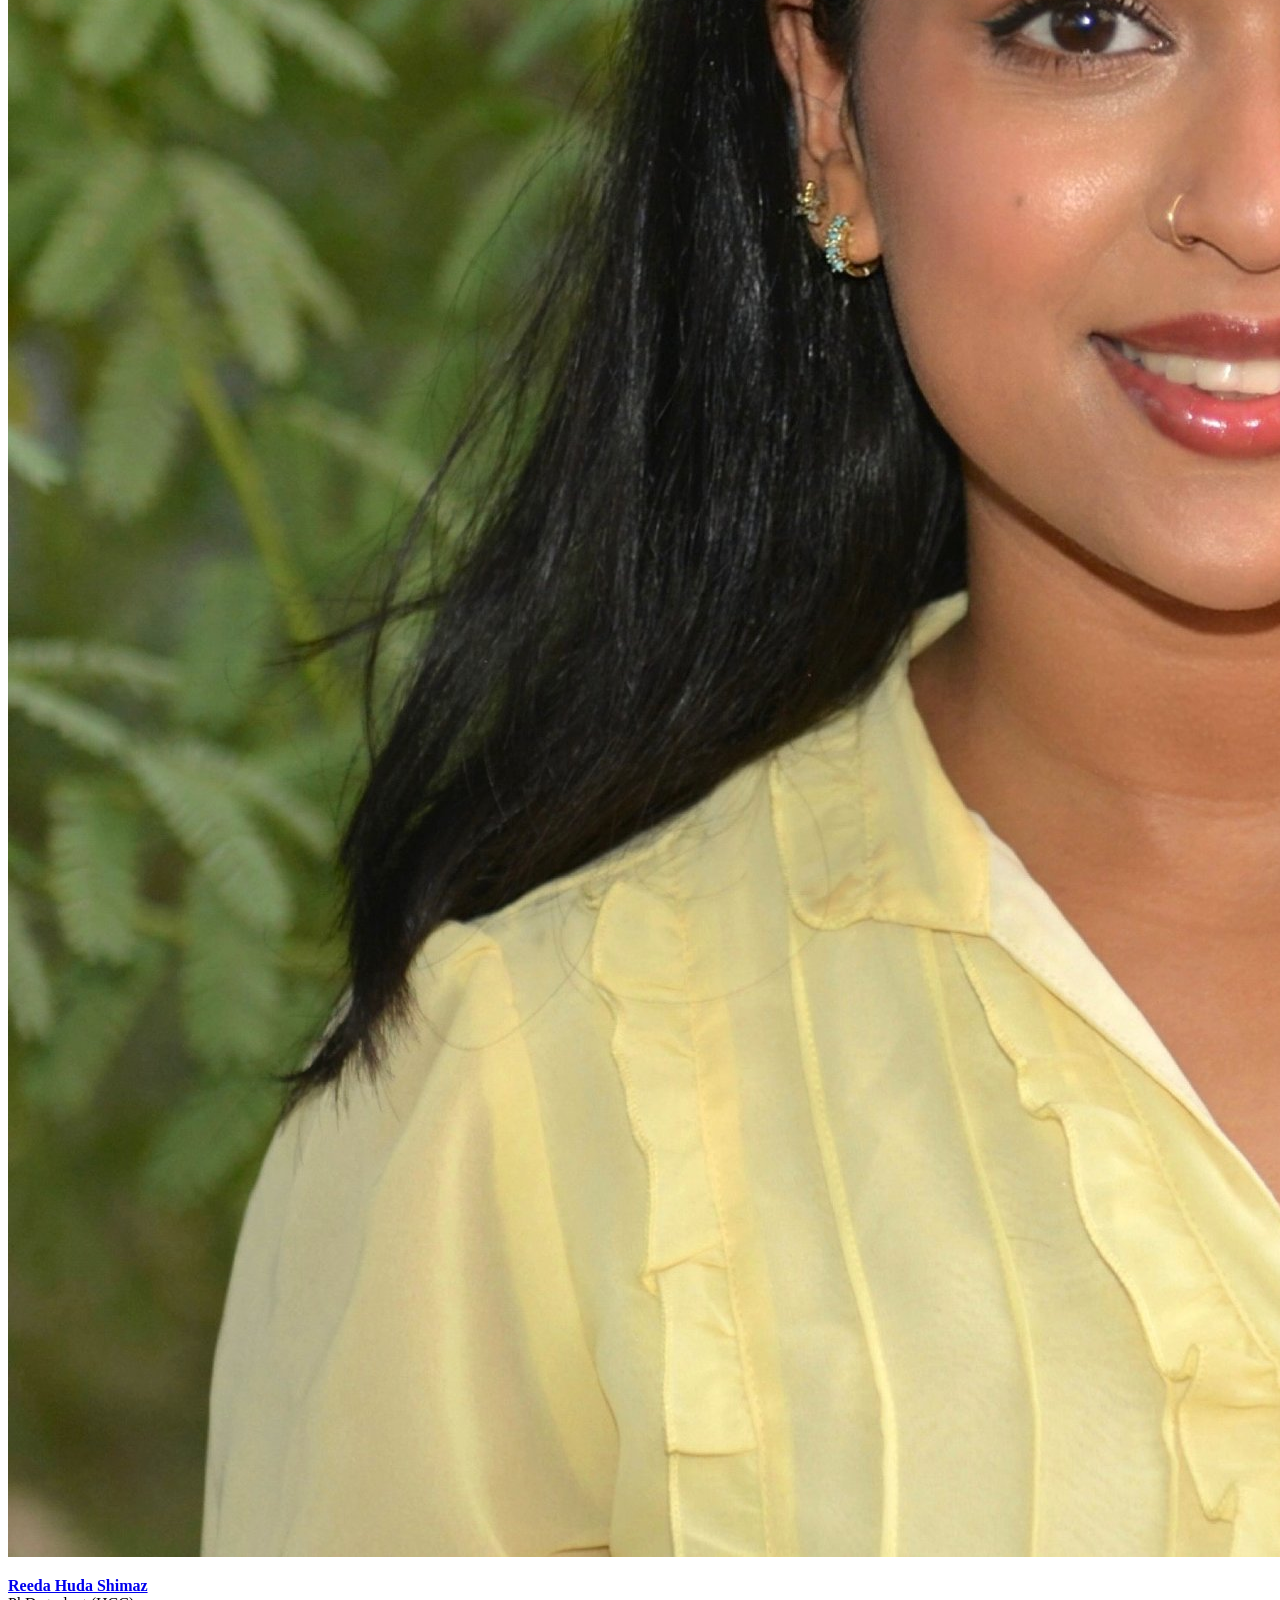
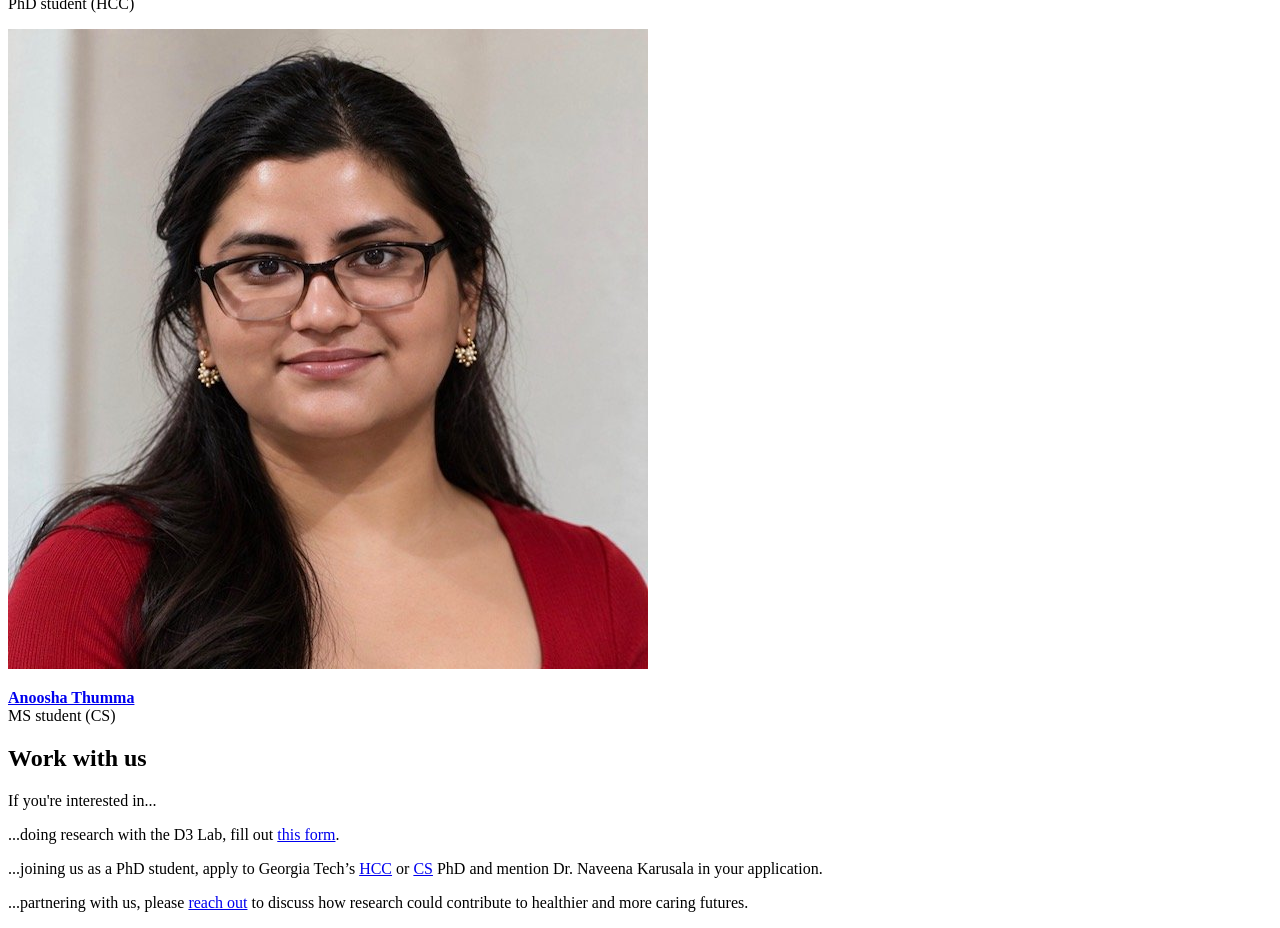
==== commit dc04d33a: "Use full name in PhD application note Co-Authored-By: Claude Opus 5.5 <noreply@anthropic.com>" ====
--- a/index.html
+++ b/index.html
@@ -67,7 +67,7 @@
     <h2>Work with us</h2>
     <p>If you're interested in...</p>
     <p>...doing research with the D3 Lab, fill out <a href="https://forms.cloud.microsoft/r/48ZDXu4Ddk">this form</a>.</p>
-    <p>...joining us as a PhD student, apply to Georgia Tech’s <a href="https://www.cc.gatech.edu/degree-programs/phd-human-centered-computing">HCC</a> or <a href="https://www.cc.gatech.edu/degree-programs/phd-computer-science">CS</a> PhD and mention Naveena in your application.</p>
+    <p>...joining us as a PhD student, apply to Georgia Tech’s <a href="https://www.cc.gatech.edu/degree-programs/phd-human-centered-computing">HCC</a> or <a href="https://www.cc.gatech.edu/degree-programs/phd-computer-science">CS</a> PhD and mention Dr. Naveena Karusala in your application.</p>
     <p>...partnering with us, please <a href="mailto:nkarusala3@gatech.edu">reach out</a> to discuss how research could contribute to healthier and more caring futures.</p>
   </section>
 </main>
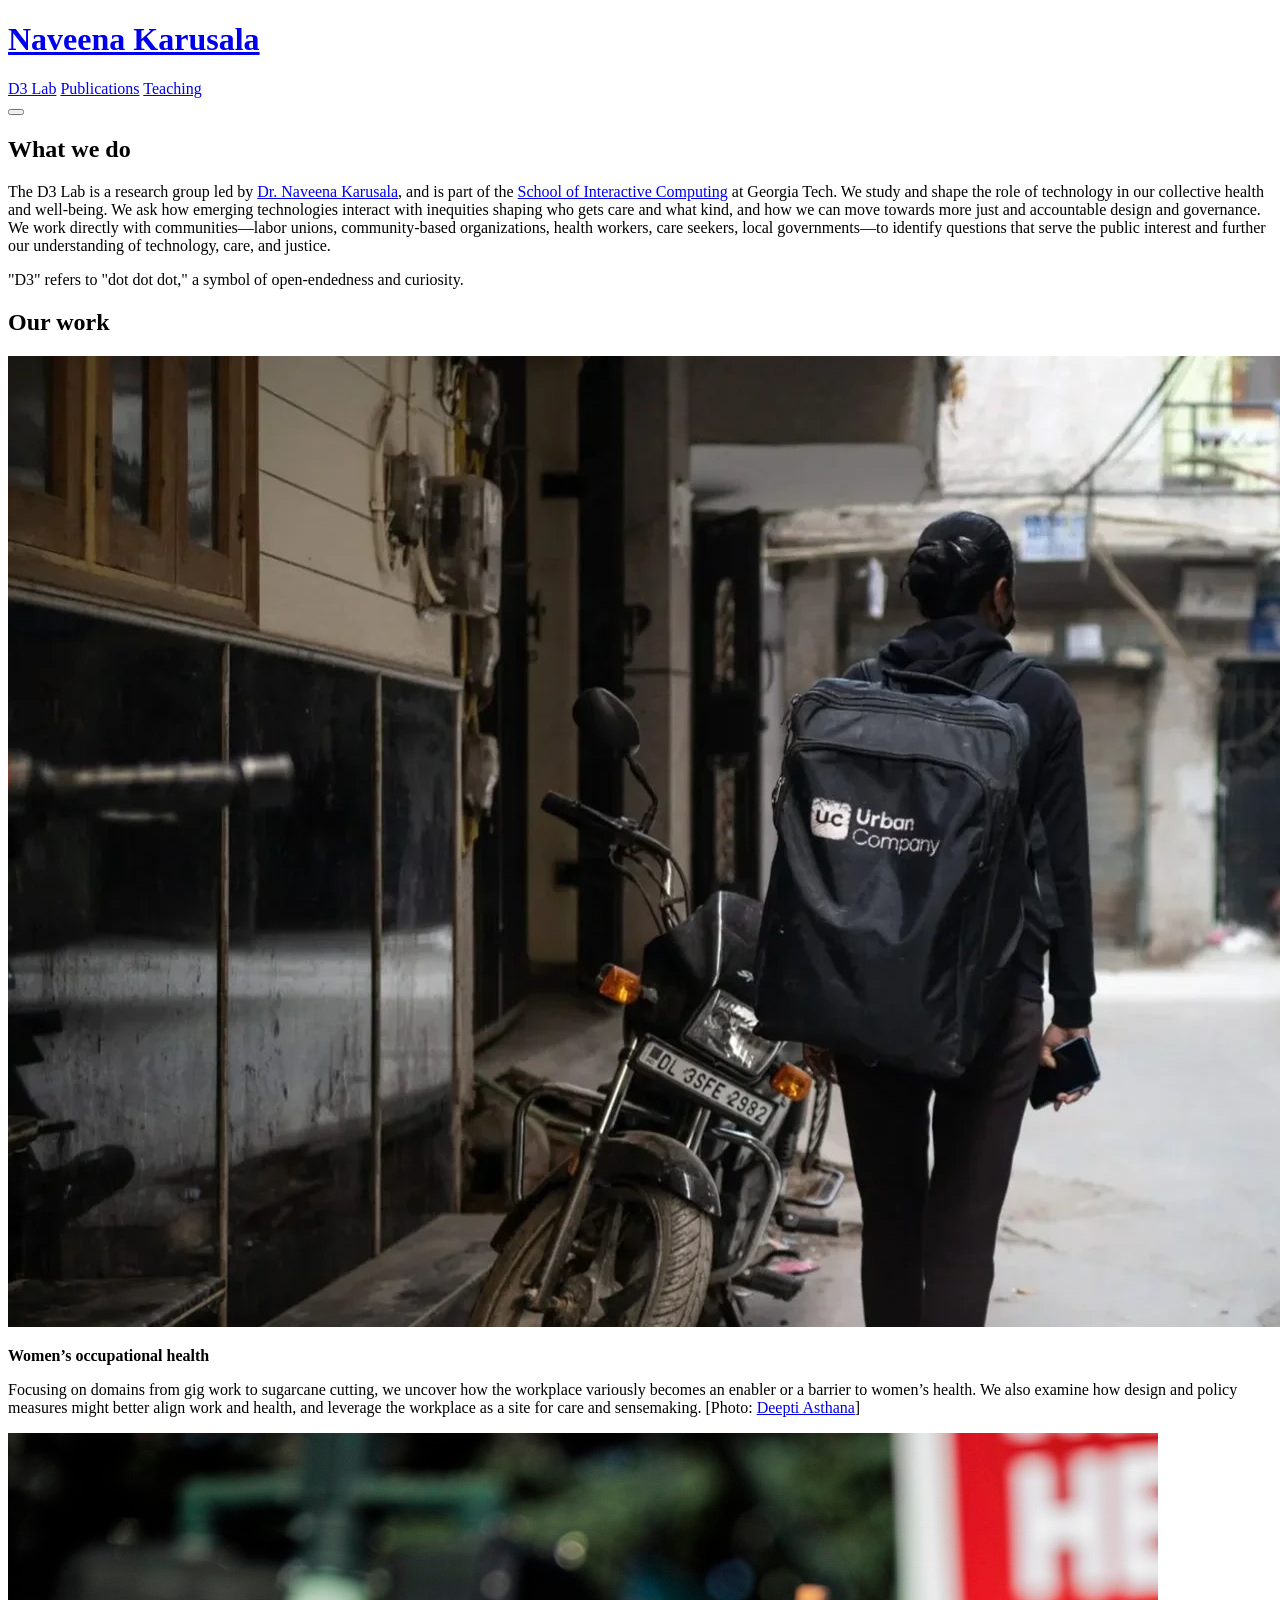
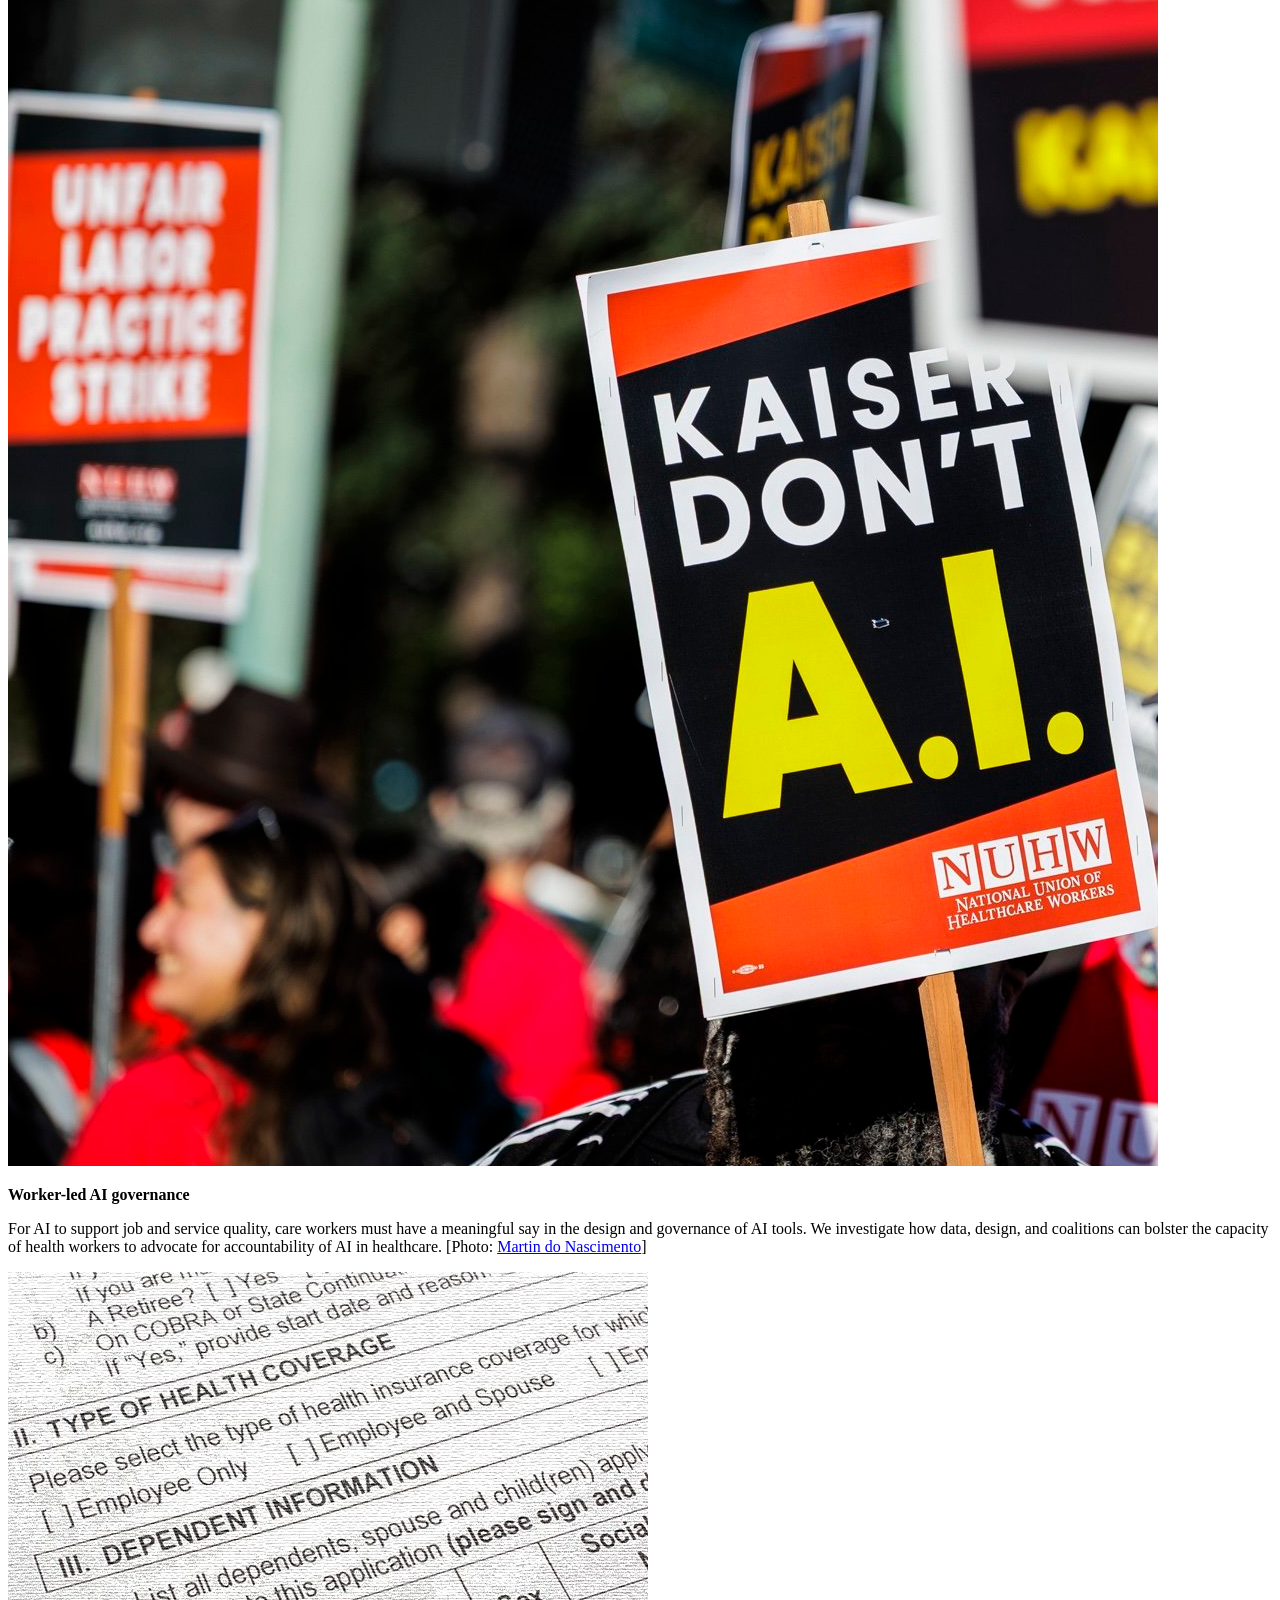
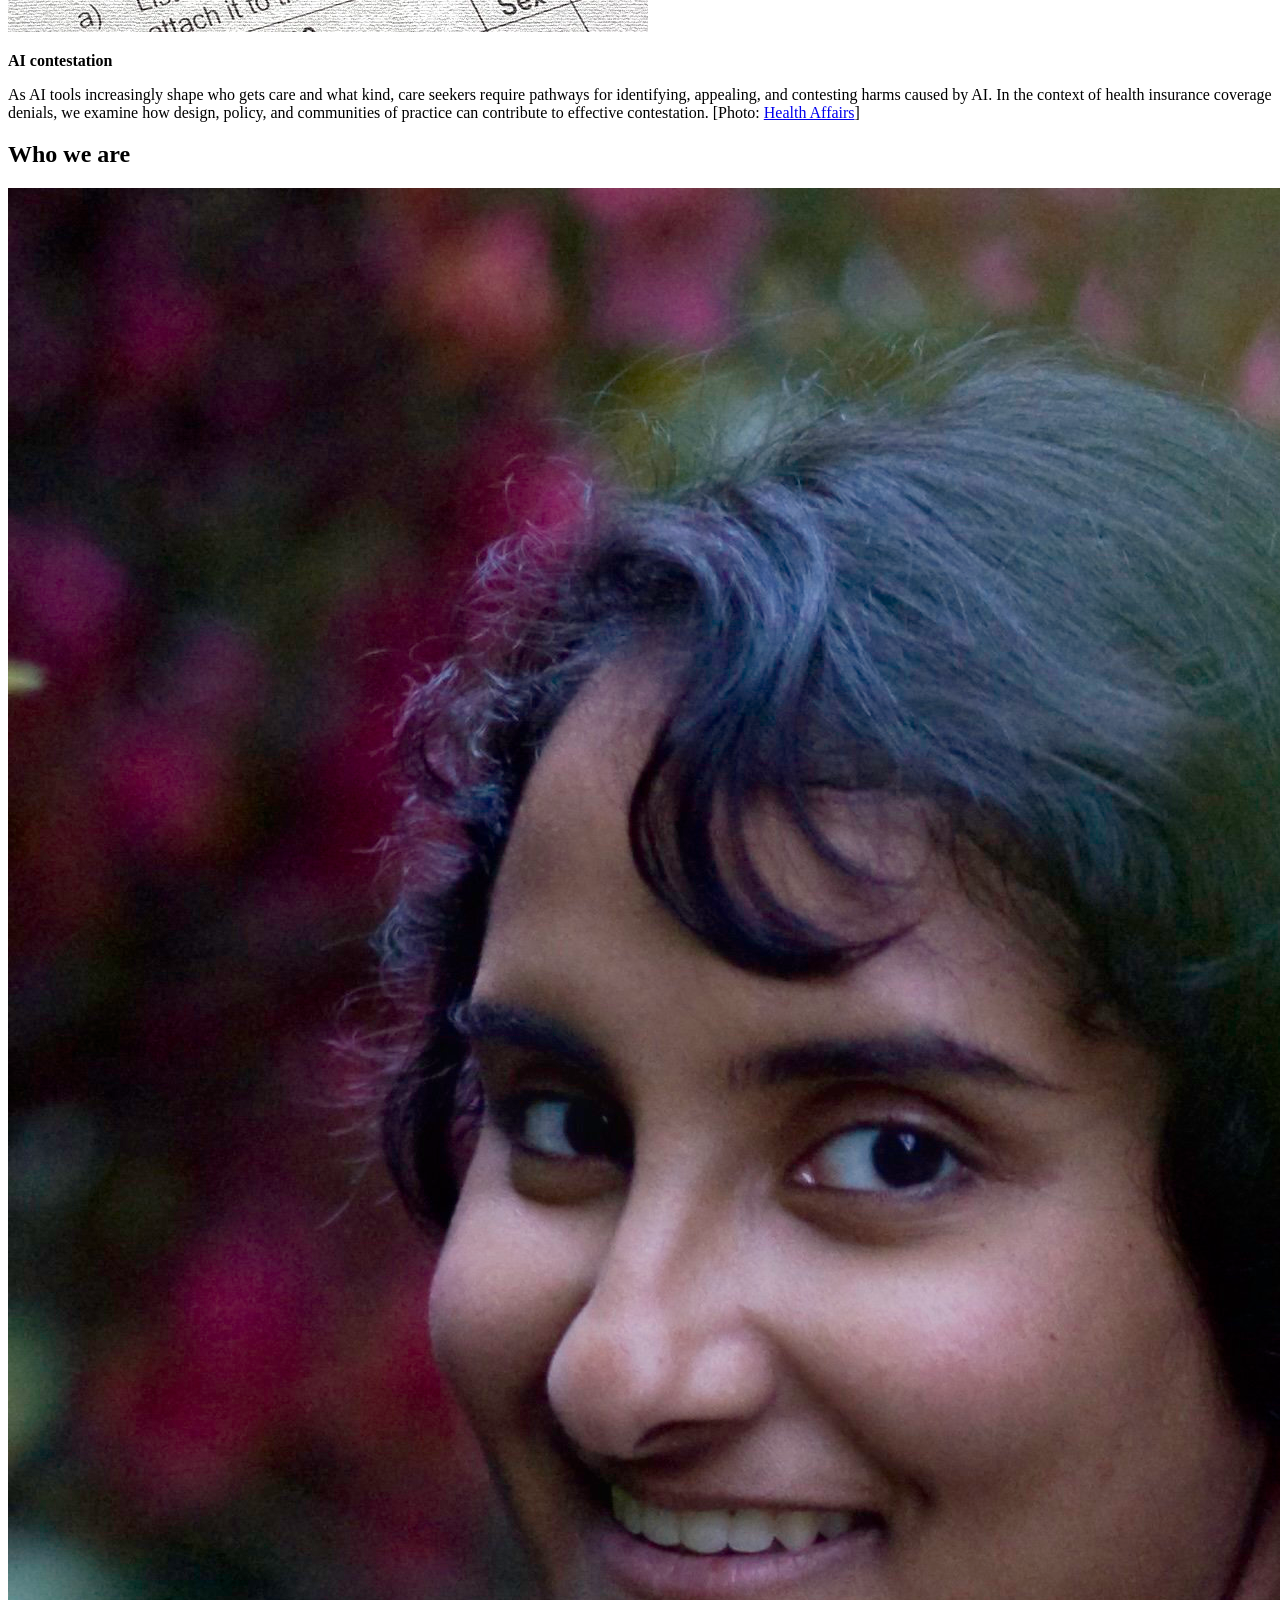
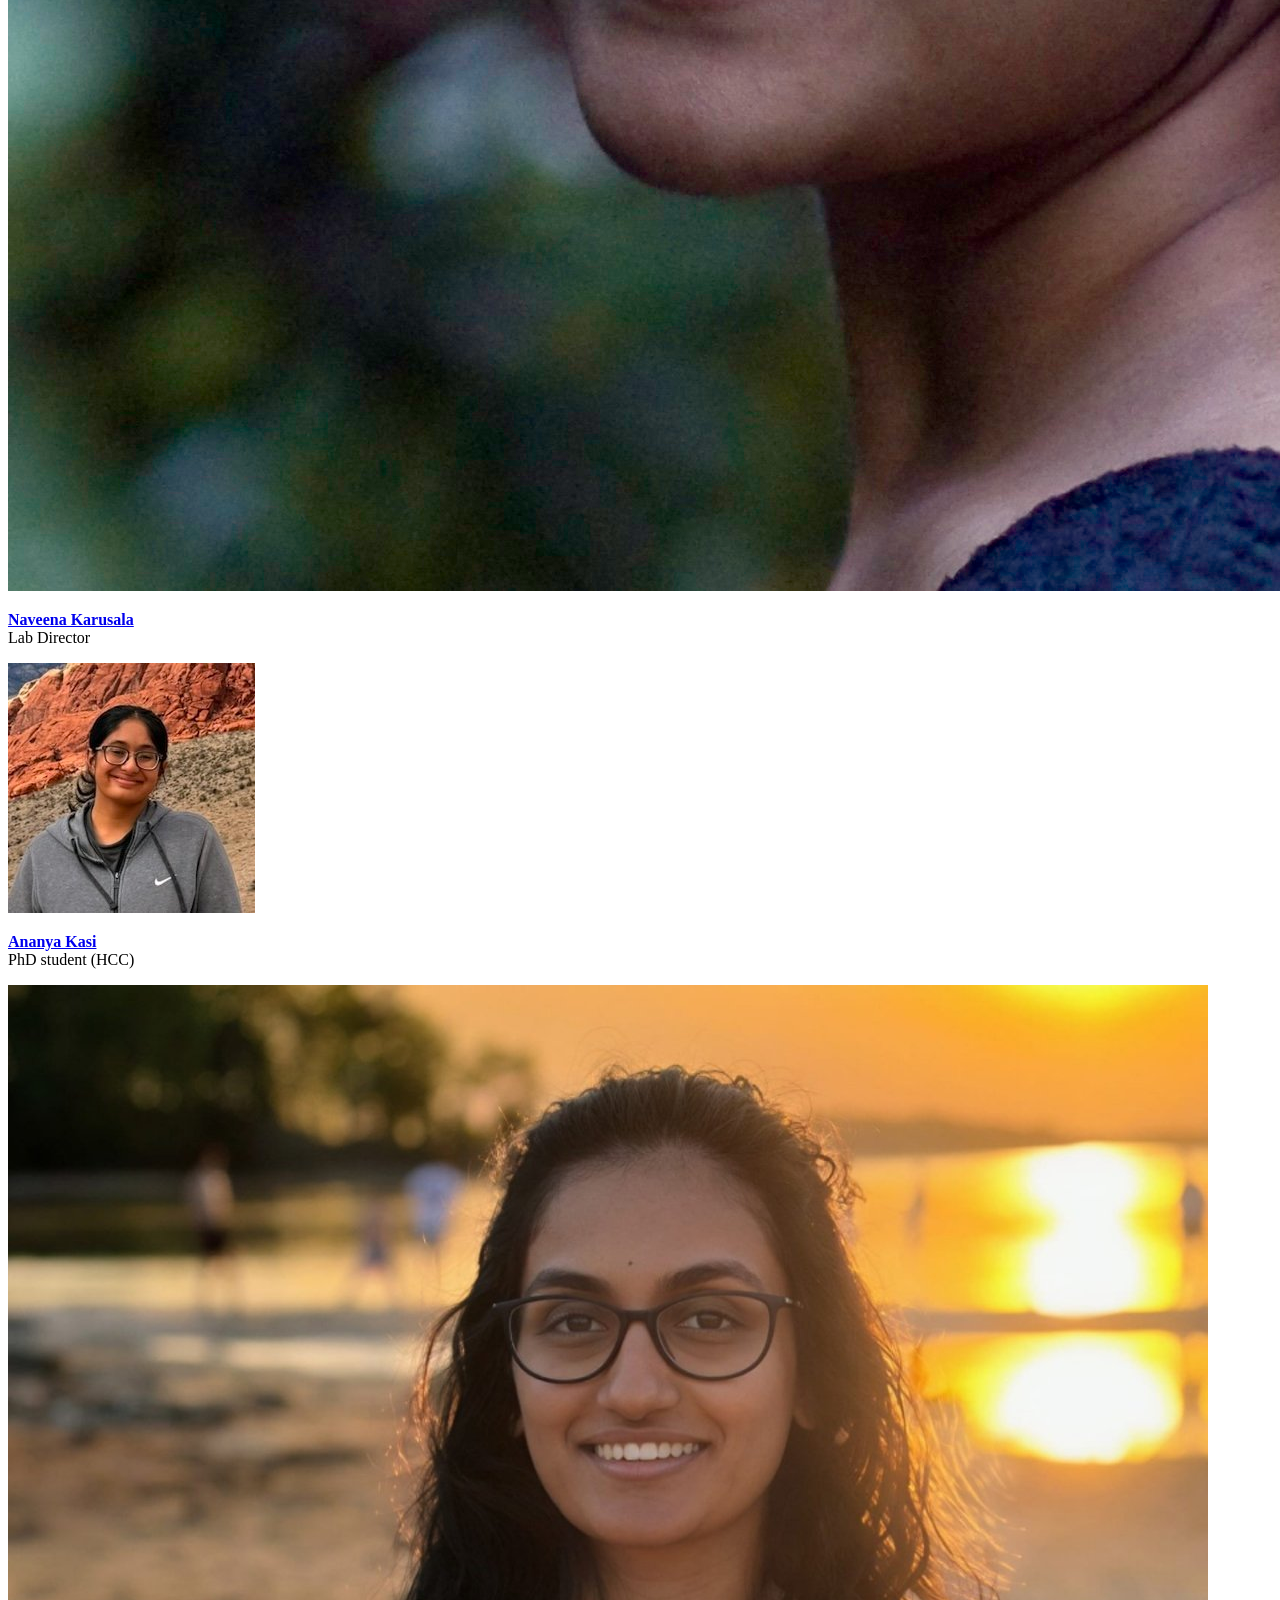
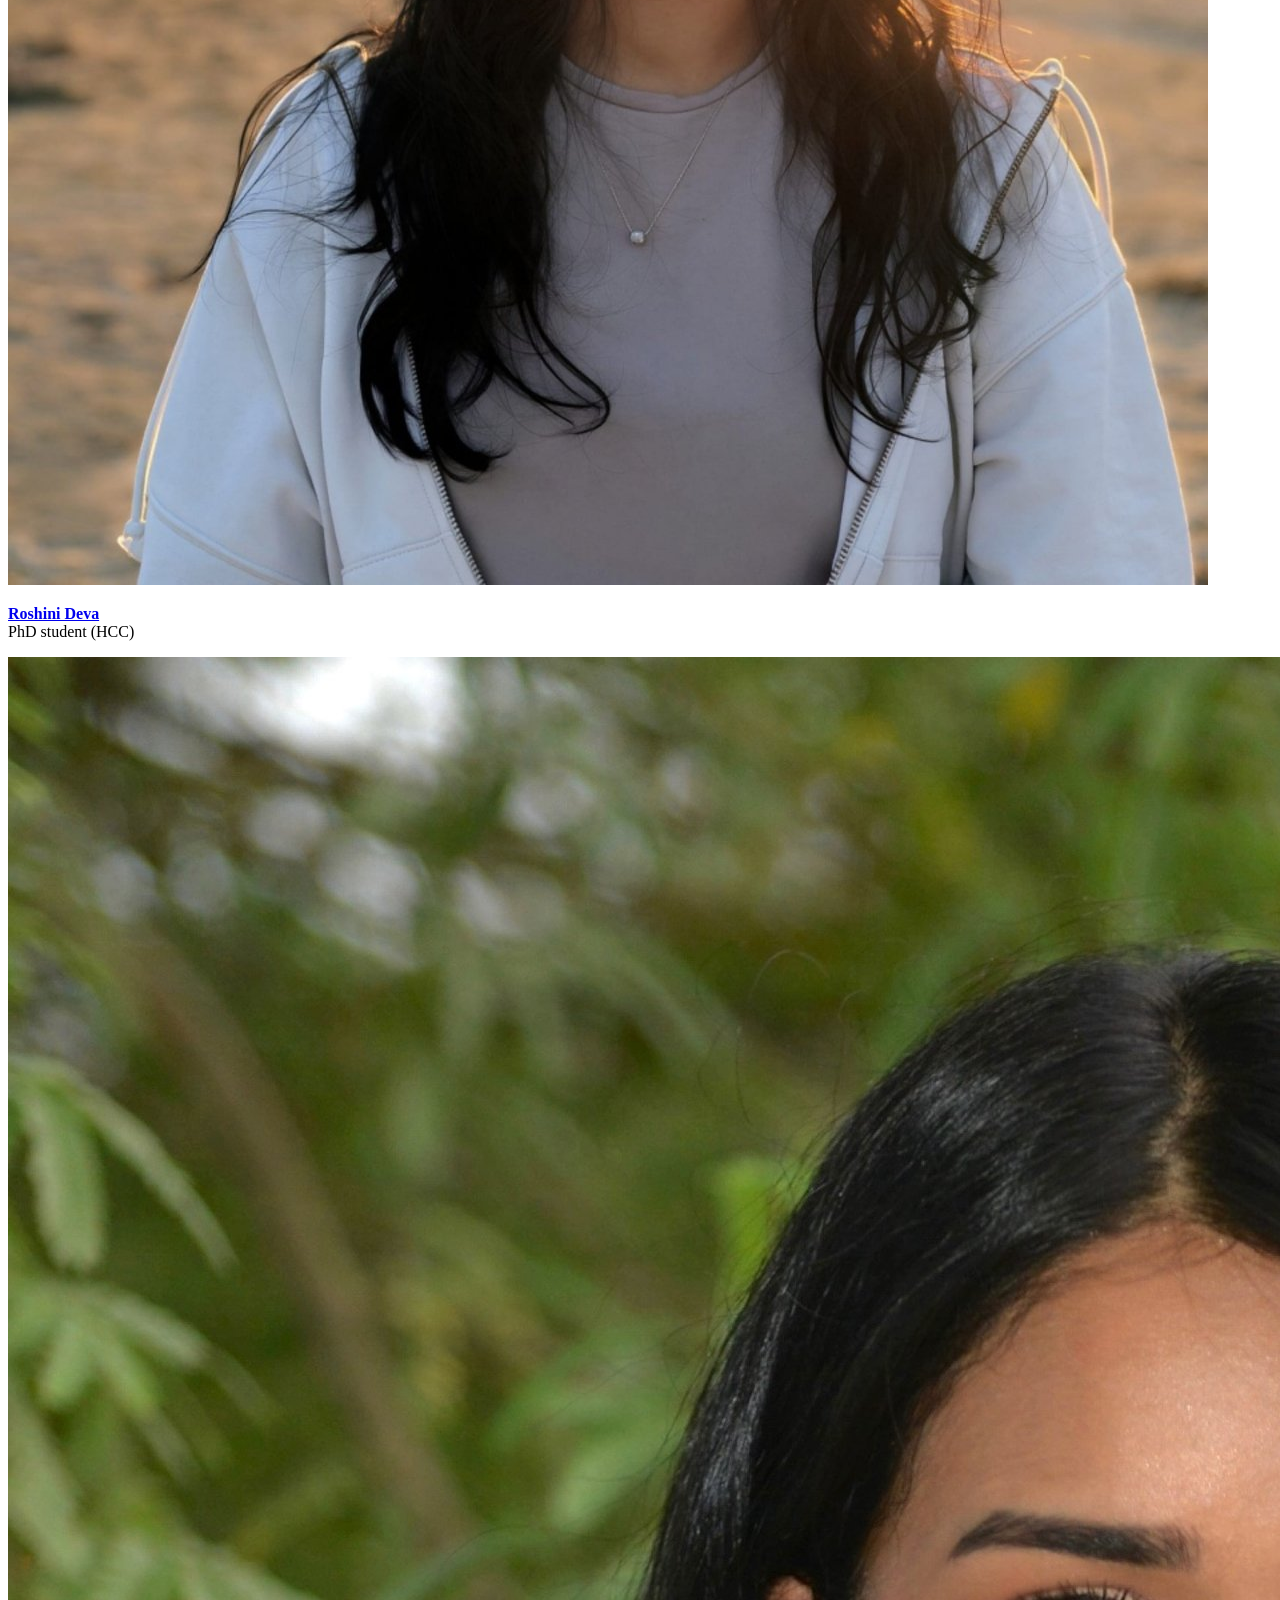
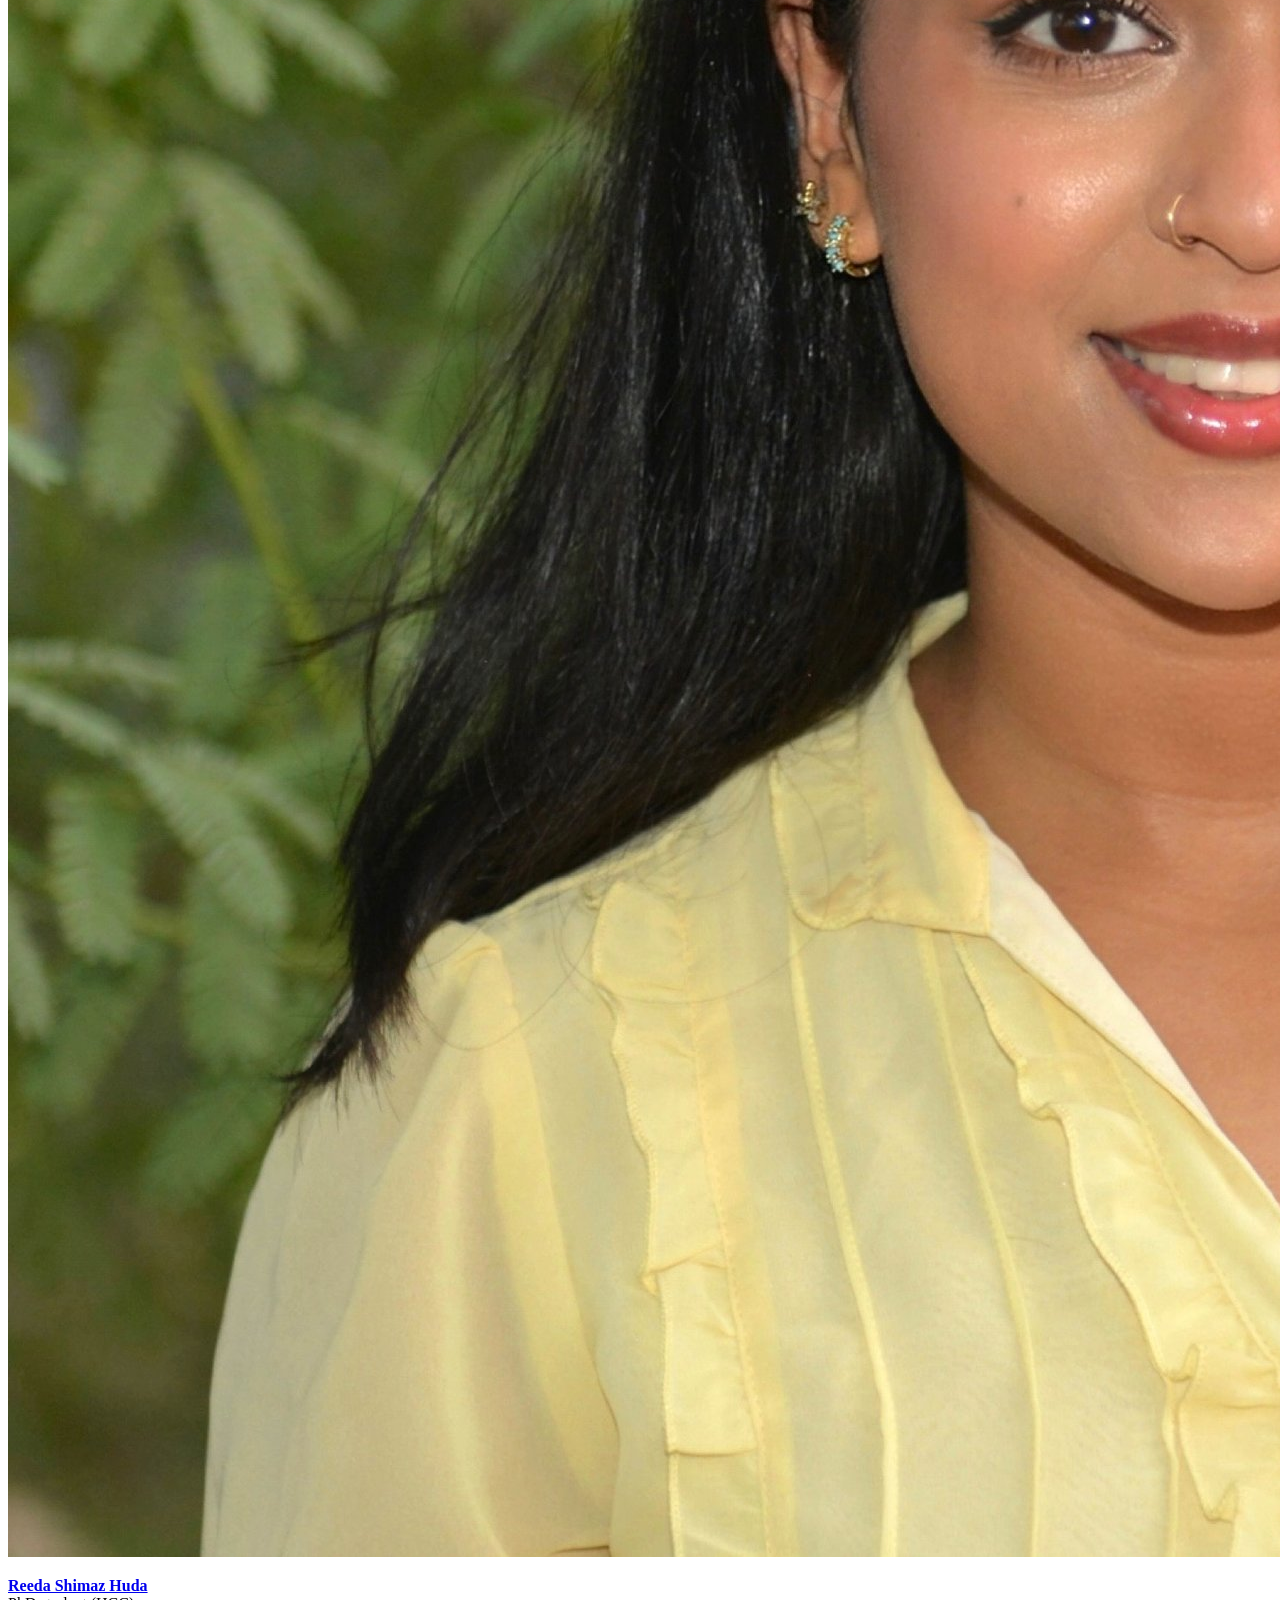
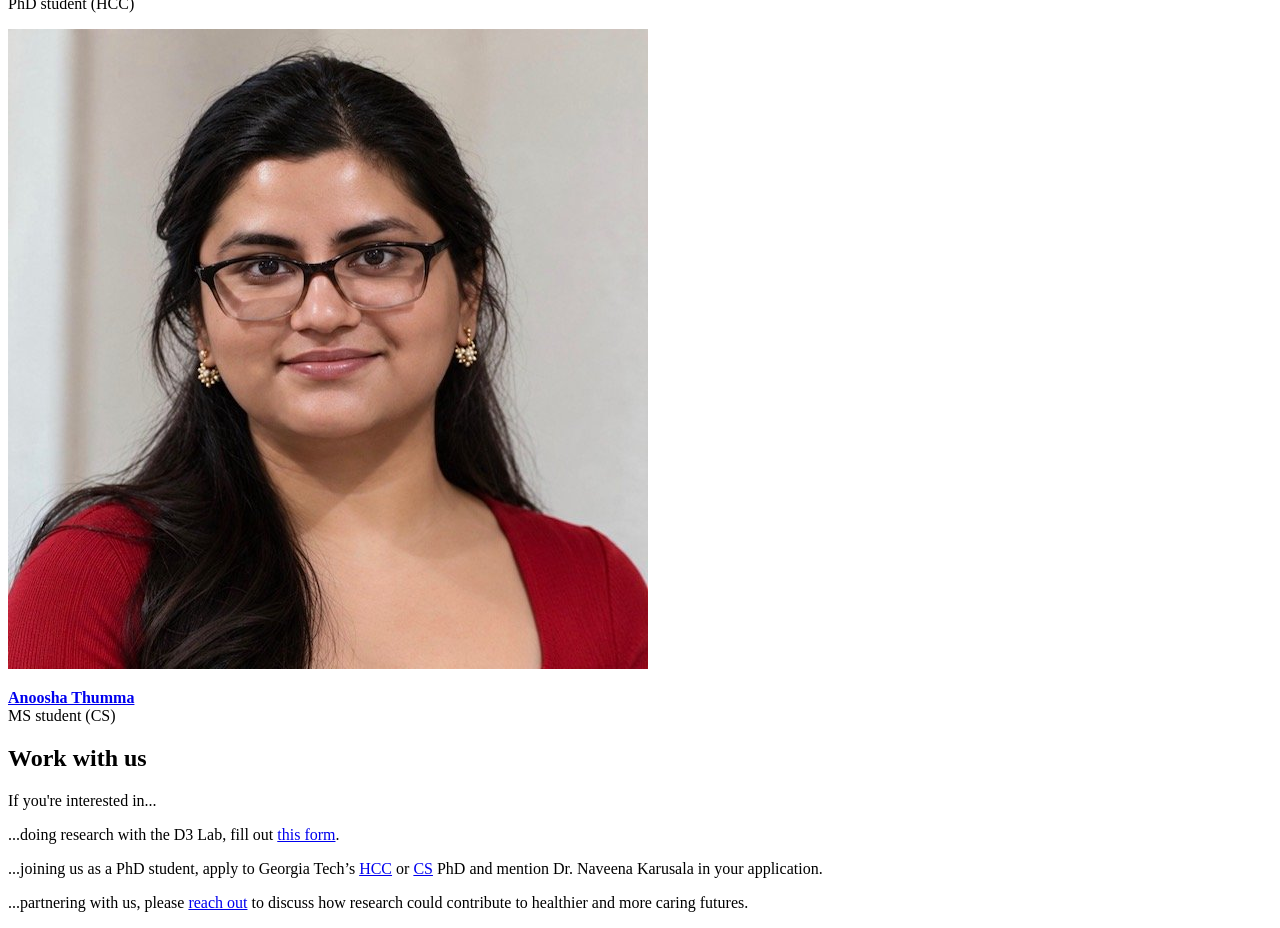
==== commit 4086209f: "Fix Reeda Shimaz Huda name order Co-Authored-By: Claude Opus 5.5 <noreply@anthropic.com>" ====
--- a/index.html
+++ b/index.html
@@ -58,7 +58,7 @@
       <div><img class="round" src="headshot+square.jpg" alt="Naveena Karusala"><p><a href="/"><strong>Naveena Karusala</strong></a><br>Lab Director</p></div>
       <div><img class="round" src="ananya_square.jpeg" alt="Ananya Kasi"><p><a href="https://ananyakasi.github.io/"><strong>Ananya Kasi</strong></a><br>PhD student (HCC)</p></div>
       <div><img class="round" src="Roshini.jpg" alt="Roshini Deva"><p><a href="https://roshinid.wixsite.com/mysite"><strong>Roshini Deva</strong></a><br>PhD student (HCC)</p></div>
-      <div><img class="round" src="Reeda-Sq.jpg" alt="Reeda Huda Shimaz"><p><a href="https://www.linkedin.com/in/reeda-shimaz-huda-257b381b6/"><strong>Reeda Huda Shimaz</strong></a><br>PhD student (HCC)</p></div>
+      <div><img class="round" src="Reeda-Sq.jpg" alt="Reeda Shimaz Huda"><p><a href="https://www.linkedin.com/in/reeda-shimaz-huda-257b381b6/"><strong>Reeda Shimaz Huda</strong></a><br>PhD student (HCC)</p></div>
       <div><img class="round" src="anoosha.JPG" alt="Anoosha Thumma"><p><a href="https://www.linkedin.com/in/anooshathumma/"><strong>Anoosha Thumma</strong></a><br>MS student (CS)</p></div>
     </div>
   </section>
